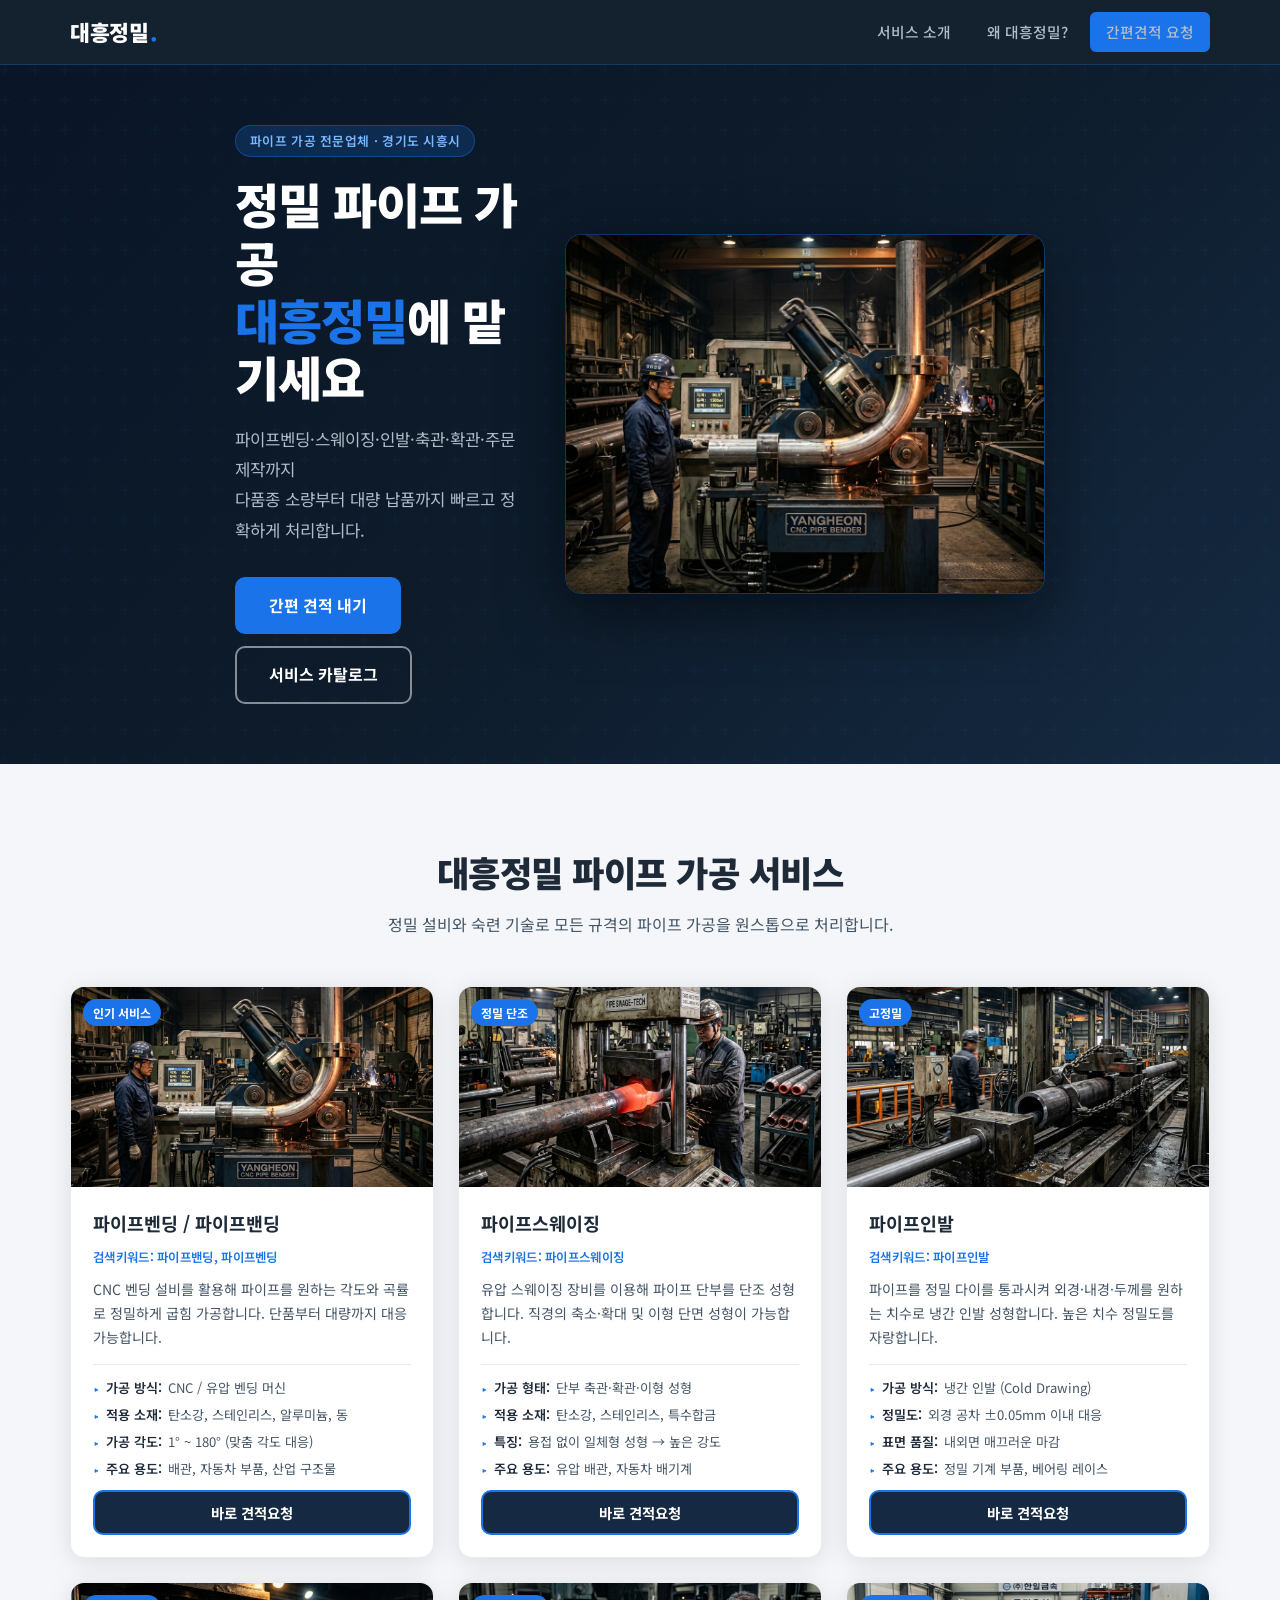
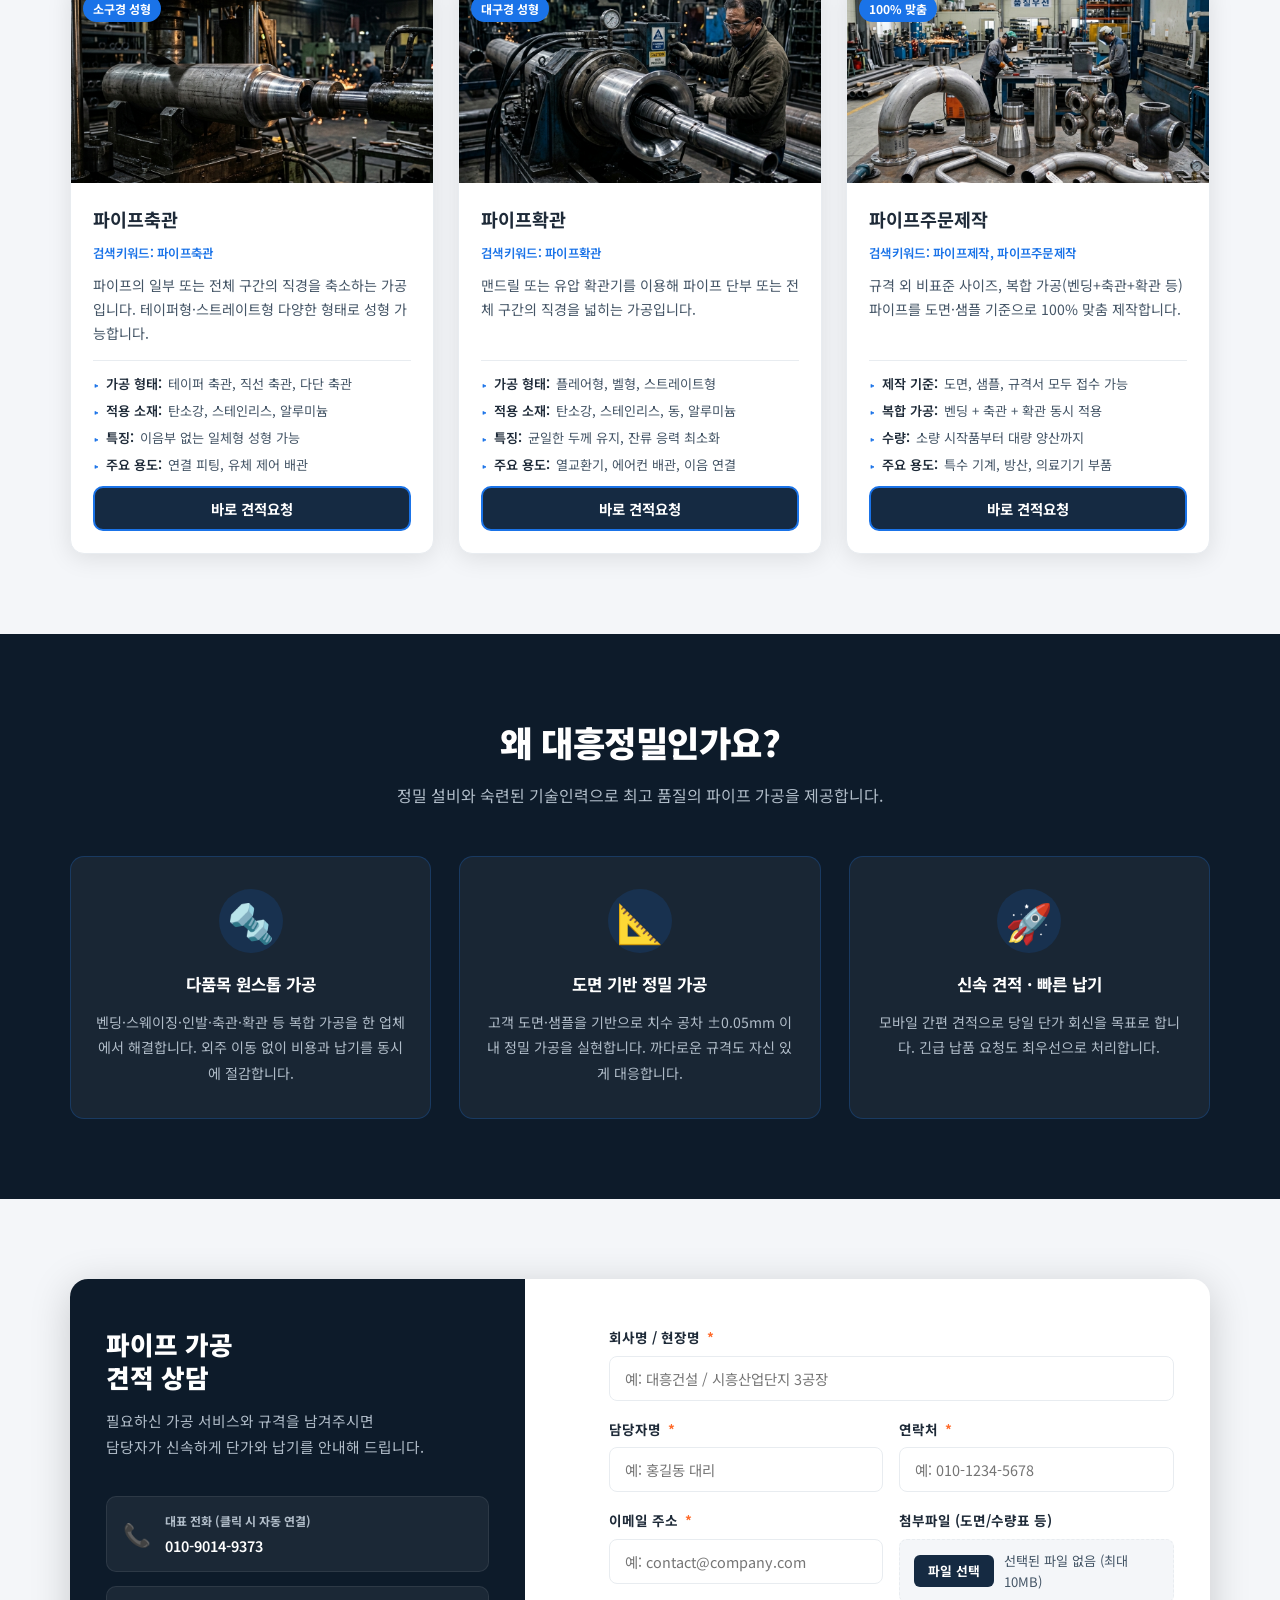
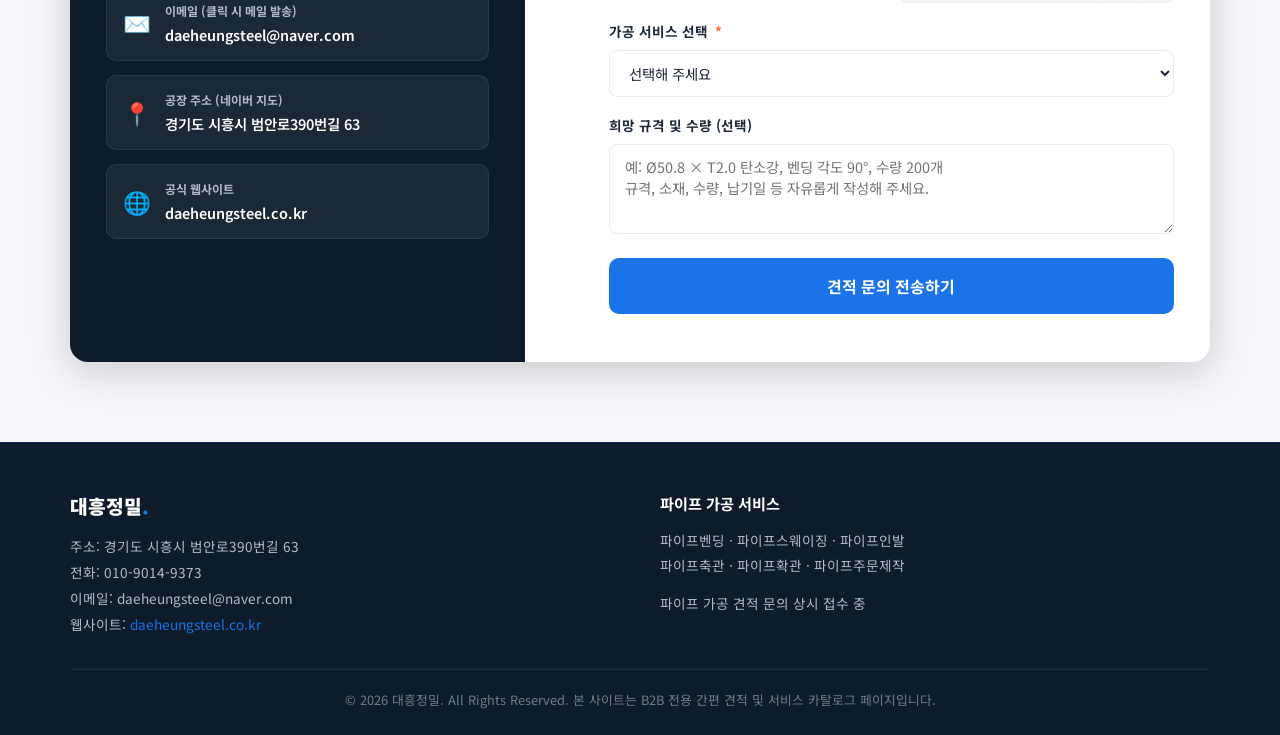
==== index.html @ 9b9448a9 "initial: 대흥정밀 B2B 카탈로그 사이트 초기 배포" ====
<!DOCTYPE html>
<html lang="ko">
<head>
  <meta charset="UTF-8">
  <meta name="viewport" content="width=device-width, initial-scale=1.0">
  <title>대흥정밀 | 파이프가공업체 – 파이프벤딩·축관·확관·인발·스웨이징·주문제작</title>
  <meta name="description" content="대흥정밀은 파이프벤딩, 파이프스웨이징, 파이프인발, 파이프축관, 파이프확관, 파이프주문제작 전문 가공업체입니다. 즉시 견적 상담 가능합니다.">
  <meta name="keywords" content="파이프가공업체,파이프밴딩,파이프벤딩,파이프스웨이징,파이프인발,파이프제작,파이프주문제작,파이프축관,파이프확관,대흥정밀">
  <link rel="canonical" href="https://daeheungsteel.co.kr/">
  <link rel="stylesheet" href="styles.css">
  <link rel="icon" href="images/favicon.png" type="image/png">
  <link href="https://fonts.googleapis.com/css2?family=Noto+Sans+KR:wght@300;400;700;900&family=Inter:wght@300;400;600;700&display=swap" rel="stylesheet">

  <!-- Google tag (gtag.js) - Google Ads: dhsteel 651-167-5293 -->
  <!-- TODO: 아래 AW-XXXXXXXX를 실제 전환 ID로 교체 -->
  <!--
  <script async src="https://www.googletagmanager.com/gtag/js?id=AW-XXXXXXXX"></script>
  <script>
    window.dataLayer = window.dataLayer || [];
    function gtag(){dataLayer.push(arguments);}
    gtag('js', new Date());
    gtag('config', 'AW-XXXXXXXX');
  </script>
  -->
</head>
<body>

  <!-- 로딩 오버레이 -->
  <div id="loadingOverlay" class="loading-overlay">
    <div class="spinner"></div>
    <p>견적 문의를 전송 중입니다...</p>
  </div>

  <!-- ── HEADER ── -->
  <header class="header">
    <div class="container header-container">
      <a href="#" class="logo">대흥정밀<span>.</span></a>
      <nav class="nav">
        <a href="#services">서비스 소개</a>
        <a href="#why-us">왜 대흥정밀?</a>
        <a href="#quote-form" class="btn btn-primary">
          <span class="hide-mobile">간편 </span>견적 요청
        </a>
      </nav>
    </div>
  </header>

  <!-- ── HERO ── -->
  <section class="hero">
    <div class="hero-container container">
      <div class="hero-content">
        <span class="badge">파이프 가공 전문업체 · 경기도 시흥시</span>
        <h1>정밀 파이프 가공<br><span>대흥정밀</span>에 맡기세요</h1>
        <p>파이프벤딩·스웨이징·인발·축관·확관·주문제작까지<br>
           다품종 소량부터 대량 납품까지 빠르고 정확하게 처리합니다.</p>
        <div class="hero-buttons">
          <a href="#quote-form" class="btn btn-lg btn-primary">간편 견적 내기</a>
          <a href="#services" class="btn btn-lg btn-outline">서비스 카탈로그</a>
        </div>
      </div>
      <div class="hero-image">
        <img src="images/banner.jpg" alt="대흥정밀 파이프 가공 공장 전경">
      </div>
    </div>
  </section>

  <!-- ── SERVICES GRID ── -->
  <section id="services" class="services">
    <div class="container">
      <div class="section-title">
        <h2>대흥정밀 파이프 가공 서비스</h2>
        <p>정밀 설비와 숙련 기술로 모든 규격의 파이프 가공을 원스톱으로 처리합니다.</p>
      </div>

      <div class="services-grid">

        <!-- 1. 파이프벤딩 -->
        <div class="service-card">
          <div class="service-img">
            <img src="images/pipe_bending.jpg" alt="파이프벤딩 가공">
            <span class="service-tag">인기 서비스</span>
          </div>
          <div class="service-info">
            <h3>파이프벤딩 / 파이프밴딩</h3>
            <p class="keyword">검색키워드: 파이프밴딩, 파이프벤딩</p>
            <p class="desc">CNC 벤딩 설비를 활용해 파이프를 원하는 각도와 곡률로 정밀하게 굽힘 가공합니다. 단품부터 대량까지 대응 가능합니다.</p>
            <ul class="specs">
              <li><strong>가공 방식:</strong> CNC / 유압 벤딩 머신</li>
              <li><strong>적용 소재:</strong> 탄소강, 스테인리스, 알루미늄, 동</li>
              <li><strong>가공 각도:</strong> 1° ~ 180° (맞춤 각도 대응)</li>
              <li><strong>주요 용도:</strong> 배관, 자동차 부품, 산업 구조물</li>
            </ul>
            <button onclick="selectService('파이프벤딩')" class="btn btn-block btn-secondary">바로 견적요청</button>
          </div>
        </div>

        <!-- 2. 파이프스웨이징 -->
        <div class="service-card">
          <div class="service-img">
            <img src="images/pipe_swaging.jpg" alt="파이프스웨이징 가공">
            <span class="service-tag">정밀 단조</span>
          </div>
          <div class="service-info">
            <h3>파이프스웨이징</h3>
            <p class="keyword">검색키워드: 파이프스웨이징</p>
            <p class="desc">유압 스웨이징 장비를 이용해 파이프 단부를 단조 성형합니다. 직경의 축소·확대 및 이형 단면 성형이 가능합니다.</p>
            <ul class="specs">
              <li><strong>가공 형태:</strong> 단부 축관·확관·이형 성형</li>
              <li><strong>적용 소재:</strong> 탄소강, 스테인리스, 특수합금</li>
              <li><strong>특징:</strong> 용접 없이 일체형 성형 → 높은 강도</li>
              <li><strong>주요 용도:</strong> 유압 배관, 자동차 배기계</li>
            </ul>
            <button onclick="selectService('파이프스웨이징')" class="btn btn-block btn-secondary">바로 견적요청</button>
          </div>
        </div>

        <!-- 3. 파이프인발 -->
        <div class="service-card">
          <div class="service-img">
            <img src="images/pipe_drawing.jpg" alt="파이프인발 가공">
            <span class="service-tag">고정밀</span>
          </div>
          <div class="service-info">
            <h3>파이프인발</h3>
            <p class="keyword">검색키워드: 파이프인발</p>
            <p class="desc">파이프를 정밀 다이를 통과시켜 외경·내경·두께를 원하는 치수로 냉간 인발 성형합니다. 높은 치수 정밀도를 자랑합니다.</p>
            <ul class="specs">
              <li><strong>가공 방식:</strong> 냉간 인발 (Cold Drawing)</li>
              <li><strong>정밀도:</strong> 외경 공차 ±0.05mm 이내 대응</li>
              <li><strong>표면 품질:</strong> 내외면 매끄러운 마감</li>
              <li><strong>주요 용도:</strong> 정밀 기계 부품, 베어링 레이스</li>
            </ul>
            <button onclick="selectService('파이프인발')" class="btn btn-block btn-secondary">바로 견적요청</button>
          </div>
        </div>

        <!-- 4. 파이프축관 -->
        <div class="service-card">
          <div class="service-img">
            <img src="images/pipe_reducing.jpg" alt="파이프축관 가공">
            <span class="service-tag">소구경 성형</span>
          </div>
          <div class="service-info">
            <h3>파이프축관</h3>
            <p class="keyword">검색키워드: 파이프축관</p>
            <p class="desc">파이프의 일부 또는 전체 구간의 직경을 축소하는 가공입니다. 테이퍼형·스트레이트형 다양한 형태로 성형 가능합니다.</p>
            <ul class="specs">
              <li><strong>가공 형태:</strong> 테이퍼 축관, 직선 축관, 다단 축관</li>
              <li><strong>적용 소재:</strong> 탄소강, 스테인리스, 알루미늄</li>
              <li><strong>특징:</strong> 이음부 없는 일체형 성형 가능</li>
              <li><strong>주요 용도:</strong> 연결 피팅, 유체 제어 배관</li>
            </ul>
            <button onclick="selectService('파이프축관')" class="btn btn-block btn-secondary">바로 견적요청</button>
          </div>
        </div>

        <!-- 5. 파이프확관 -->
        <div class="service-card">
          <div class="service-img">
            <img src="images/pipe_expanding.jpg" alt="파이프확관 가공">
            <span class="service-tag">대구경 성형</span>
          </div>
          <div class="service-info">
            <h3>파이프확관</h3>
            <p class="keyword">검색키워드: 파이프확관</p>
            <p class="desc">맨드릴 또는 유압 확관기를 이용해 파이프 단부 또는 전체 구간의 직경을 넓히는 가공입니다.</p>
            <ul class="specs">
              <li><strong>가공 형태:</strong> 플레어형, 벨형, 스트레이트형</li>
              <li><strong>적용 소재:</strong> 탄소강, 스테인리스, 동, 알루미늄</li>
              <li><strong>특징:</strong> 균일한 두께 유지, 잔류 응력 최소화</li>
              <li><strong>주요 용도:</strong> 열교환기, 에어컨 배관, 이음 연결</li>
            </ul>
            <button onclick="selectService('파이프확관')" class="btn btn-block btn-secondary">바로 견적요청</button>
          </div>
        </div>

        <!-- 6. 파이프주문제작 -->
        <div class="service-card">
          <div class="service-img">
            <img src="images/pipe_custom.jpg" alt="파이프주문제작">
            <span class="service-tag">100% 맞춤</span>
          </div>
          <div class="service-info">
            <h3>파이프주문제작</h3>
            <p class="keyword">검색키워드: 파이프제작, 파이프주문제작</p>
            <p class="desc">규격 외 비표준 사이즈, 복합 가공(벤딩+축관+확관 등) 파이프를 도면·샘플 기준으로 100% 맞춤 제작합니다.</p>
            <ul class="specs">
              <li><strong>제작 기준:</strong> 도면, 샘플, 규격서 모두 접수 가능</li>
              <li><strong>복합 가공:</strong> 벤딩 + 축관 + 확관 동시 적용</li>
              <li><strong>수량:</strong> 소량 시작품부터 대량 양산까지</li>
              <li><strong>주요 용도:</strong> 특수 기계, 방산, 의료기기 부품</li>
            </ul>
            <button onclick="selectService('파이프주문제작')" class="btn btn-block btn-secondary">바로 견적요청</button>
          </div>
        </div>

      </div>
    </div>
  </section>

  <!-- ── WHY US ── -->
  <section id="why-us" class="why-us">
    <div class="container">
      <div class="section-title">
        <h2>왜 대흥정밀인가요?</h2>
        <p>정밀 설비와 숙련된 기술인력으로 최고 품질의 파이프 가공을 제공합니다.</p>
      </div>

      <div class="features-grid">
        <div class="feature-item">
          <div class="icon-box">🔩</div>
          <h3>다품목 원스톱 가공</h3>
          <p>벤딩·스웨이징·인발·축관·확관 등 복합 가공을 한 업체에서 해결합니다. 외주 이동 없이 비용과 납기를 동시에 절감합니다.</p>
        </div>
        <div class="feature-item">
          <div class="icon-box">📐</div>
          <h3>도면 기반 정밀 가공</h3>
          <p>고객 도면·샘플을 기반으로 치수 공차 ±0.05mm 이내 정밀 가공을 실현합니다. 까다로운 규격도 자신 있게 대응합니다.</p>
        </div>
        <div class="feature-item">
          <div class="icon-box">🚀</div>
          <h3>신속 견적 · 빠른 납기</h3>
          <p>모바일 간편 견적으로 당일 단가 회신을 목표로 합니다. 긴급 납품 요청도 최우선으로 처리합니다.</p>
        </div>
      </div>
    </div>
  </section>

  <!-- ── QUOTE FORM ── -->
  <section id="quote-form" class="quote-form-section">
    <div class="container">
      <div class="quote-container">

        <div class="quote-info-side">
          <h2>파이프 가공<br>견적 상담</h2>
          <p>필요하신 가공 서비스와 규격을 남겨주시면<br>담당자가 신속하게 단가와 납기를 안내해 드립니다.</p>
          <div class="contact-details">
            <a href="tel:010-9014-9373" class="detail-item">
              <span>📞</span>
              <div>
                <h4>대표 전화 (클릭 시 자동 연결)</h4>
                <p>010-9014-9373</p>
              </div>
            </a>
            <a href="mailto:daeheungsteel@naver.com" class="detail-item">
              <span>✉️</span>
              <div>
                <h4>이메일 (클릭 시 메일 발송)</h4>
                <p>daeheungsteel@naver.com</p>
              </div>
            </a>
            <a href="https://map.naver.com/p/search/경기도+시흥시+범안로390번길+63" target="_blank" rel="noopener noreferrer" class="detail-item">
              <span>📍</span>
              <div>
                <h4>공장 주소 (네이버 지도)</h4>
                <p>경기도 시흥시 범안로390번길 63</p>
              </div>
            </a>
            <a href="http://daeheungsteel.co.kr/" target="_blank" rel="noopener noreferrer" class="detail-item">
              <span>🌐</span>
              <div>
                <h4>공식 웹사이트</h4>
                <p>daeheungsteel.co.kr</p>
              </div>
            </a>
          </div>
        </div>

        <div class="quote-form-side">
          <form id="contactForm" onsubmit="handleQuoteSubmit(event)">

            <div class="form-group">
              <label for="companyName">회사명 / 현장명 <span class="required">*</span></label>
              <input type="text" id="companyName" required placeholder="예: 대흥건설 / 시흥산업단지 3공장">
            </div>

            <div class="form-row">
              <div class="form-group">
                <label for="contactPerson">담당자명 <span class="required">*</span></label>
                <input type="text" id="contactPerson" required autocomplete="name" placeholder="예: 홍길동 대리">
              </div>
              <div class="form-group">
                <label for="contactPhone">연락처 <span class="required">*</span></label>
                <input type="tel" id="contactPhone" required autocomplete="tel" placeholder="예: 010-1234-5678">
              </div>
            </div>

            <div class="form-row">
              <div class="form-group">
                <label for="contactEmail">이메일 주소 <span class="required">*</span></label>
                <input type="email" id="contactEmail" required autocomplete="email" placeholder="예: contact@company.com">
              </div>
              <div class="form-group">
                <label for="fileAttachment">첨부파일 (도면/수량표 등)</label>
                <div class="file-upload-wrapper">
                  <input type="file" id="fileAttachment" accept=".jpg,.jpeg,.png,.pdf,.dwg,.dxf,.docx,.xlsx,.xls">
                  <span class="file-upload-btn">파일 선택</span>
                  <span id="fileName" class="file-name">선택된 파일 없음 (최대 10MB)</span>
                </div>
              </div>
            </div>

            <div class="form-group">
              <label for="serviceSelect">가공 서비스 선택 <span class="required">*</span></label>
              <select id="serviceSelect" required>
                <option value="">선택해 주세요</option>
                <option value="파이프벤딩">파이프벤딩 / 파이프밴딩</option>
                <option value="파이프스웨이징">파이프스웨이징</option>
                <option value="파이프인발">파이프인발</option>
                <option value="파이프축관">파이프축관</option>
                <option value="파이프확관">파이프확관</option>
                <option value="파이프주문제작">파이프주문제작 / 파이프제작</option>
                <option value="복합가공">복합 가공 (2가지 이상)</option>
              </select>
            </div>

            <div class="form-group">
              <label for="specsInput">희망 규격 및 수량 (선택)</label>
              <textarea id="specsInput" rows="3" placeholder="예: Ø50.8 × T2.0 탄소강, 벤딩 각도 90°, 수량 200개&#10;규격, 소재, 수량, 납기일 등 자유롭게 작성해 주세요."></textarea>
            </div>

            <button type="submit" class="btn btn-block btn-lg btn-primary" id="submitBtn">
              견적 문의 전송하기
            </button>

          </form>
        </div>

      </div>
    </div>
  </section>

  <!-- ── FOOTER ── -->
  <footer class="footer">
    <div class="container">
      <div class="footer-top">
        <div class="footer-info">
          <h3>대흥정밀<span>.</span></h3>
          <p>주소: 경기도 시흥시 범안로390번길 63</p>
          <p>전화: 010-9014-9373</p>
          <p>이메일: daeheungsteel@naver.com</p>
          <p>웹사이트: <a href="http://daeheungsteel.co.kr/" target="_blank" style="color:var(--steel)">daeheungsteel.co.kr</a></p>
        </div>
        <div class="footer-links">
          <h4>파이프 가공 서비스</h4>
          <p>파이프벤딩 · 파이프스웨이징 · 파이프인발</p>
          <p>파이프축관 · 파이프확관 · 파이프주문제작</p>
          <p style="margin-top:12px">파이프 가공 견적 문의 상시 접수 중</p>
        </div>
      </div>
      <div class="footer-bottom">
        <p>&copy; 2026 대흥정밀. All Rights Reserved. 본 사이트는 B2B 전용 간편 견적 및 서비스 카탈로그 페이지입니다.</p>
      </div>
    </div>
  </footer>

  <script src="app.js"></script>
</body>
</html>
---- styles.css ----
/* ─────────────────────────────────────────────
   대흥정밀 B2B 카탈로그 | styles.css
   Theme: Dark Navy + Steel Blue (Industrial)
   ───────────────────────────────────────────── */
@import url('https://fonts.googleapis.com/css2?family=Noto+Sans+KR:wght@300;400;700;900&family=Inter:wght@300;400;600;700&display=swap');

:root {
  --navy:    #0D1B2A;
  --navy2:   #152A42;
  --steel:   #1A73E8;
  --steel2:  #0D5BBE;
  --orange:  #FF6B2B;
  --silver:  #B0BCC8;
  --white:   #FFFFFF;
  --gray-bg: #F4F6F9;
  --gray2:   #E8ECF0;
  --text:    #1E2A38;
  --text2:   #445566;
  --success: #2E7D32;
  --radius:  10px;
  --shadow:  0 4px 24px rgba(0,0,0,0.10);
  --shadow-lg: 0 8px 40px rgba(0,0,0,0.18);
  --transition: all 0.25s ease;
}

*, *::before, *::after { box-sizing: border-box; margin: 0; padding: 0; }

html { scroll-behavior: smooth; }

body {
  font-family: 'Noto Sans KR', 'Inter', sans-serif;
  background: var(--white);
  color: var(--text);
  line-height: 1.6;
  -webkit-font-smoothing: antialiased;
}

.container { max-width: 1180px; margin: 0 auto; padding: 0 20px; }

a { text-decoration: none; color: inherit; }

img { max-width: 100%; display: block; }

/* ── HEADER ── */
.header {
  position: sticky; top: 0; z-index: 100;
  background: rgba(13,27,42,0.97);
  backdrop-filter: blur(10px);
  border-bottom: 1px solid rgba(26,115,232,0.3);
  padding: 0;
}
.header-container {
  display: flex; align-items: center;
  justify-content: space-between;
  height: 64px;
}
.logo {
  font-size: 1.35rem; font-weight: 900;
  color: var(--white); letter-spacing: -0.5px;
}
.logo span { color: var(--steel); margin-left: 2px; }

.nav { display: flex; align-items: center; gap: 8px; }
.nav a {
  color: var(--silver); font-size: 0.92rem; font-weight: 500;
  padding: 6px 14px; border-radius: 6px;
  transition: var(--transition);
}
.nav a:hover { color: var(--white); background: rgba(255,255,255,0.08); }

/* ── BUTTONS ── */
.btn {
  display: inline-flex; align-items: center; justify-content: center;
  padding: 10px 22px; border-radius: var(--radius);
  font-size: 0.9rem; font-weight: 700; font-family: inherit;
  cursor: pointer; border: 2px solid transparent;
  transition: var(--transition); white-space: nowrap;
}
.btn-primary {
  background: var(--steel); color: var(--white);
  border-color: var(--steel);
}
.btn-primary:hover {
  background: var(--steel2); border-color: var(--steel2);
  transform: translateY(-2px); box-shadow: 0 6px 20px rgba(26,115,232,0.4);
}
.btn-outline {
  background: transparent; color: var(--white);
  border-color: rgba(255,255,255,0.5);
}
.btn-outline:hover {
  background: rgba(255,255,255,0.12); border-color: var(--white);
  transform: translateY(-2px);
}
.btn-secondary {
  background: var(--navy2); color: var(--white); border-color: var(--steel);
}
.btn-secondary:hover {
  background: var(--steel); transform: translateY(-2px);
  box-shadow: 0 4px 16px rgba(26,115,232,0.35);
}
.btn-lg { padding: 14px 32px; font-size: 1.0rem; }
.btn-block { width: 100%; display: flex; }

/* ── HERO ── */
.hero {
  position: relative; overflow: hidden;
  background: linear-gradient(135deg, #0A1628 0%, #0D1B2A 50%, #152A42 100%);
  min-height: 560px;
  display: flex; align-items: center;
}
.hero::before {
  content: '';
  position: absolute; inset: 0;
  background: url("data:image/svg+xml,%3Csvg width='60' height='60' viewBox='0 0 60 60' xmlns='http://www.w3.org/2000/svg'%3E%3Cg fill='none' fill-rule='evenodd'%3E%3Cg fill='%231A73E8' fill-opacity='0.04'%3E%3Cpath d='M36 34v-4h-2v4h-4v2h4v4h2v-4h4v-2h-4zm0-30V0h-2v4h-4v2h4v4h2V6h4V4h-4zM6 34v-4H4v4H0v2h4v4h2v-4h4v-2H6zM6 4V0H4v4H0v2h4v4h2V6h4V4H6z'/%3E%3C/g%3E%3C/g%3E%3C/svg%3E");
}
.hero-container {
  display: flex; align-items: center;
  justify-content: space-between;
  gap: 40px; padding: 60px 20px;
  position: relative; z-index: 1;
}
.hero-content { flex: 1; max-width: 580px; }
.badge {
  display: inline-block;
  background: rgba(26,115,232,0.2);
  border: 1px solid rgba(26,115,232,0.4);
  color: #7BB8FF; border-radius: 20px;
  padding: 5px 14px; font-size: 0.8rem; font-weight: 600;
  margin-bottom: 18px; letter-spacing: 0.3px;
}
.hero-content h1 {
  font-size: clamp(2rem, 4vw, 3rem);
  font-weight: 900; color: var(--white);
  line-height: 1.2; margin-bottom: 18px;
  letter-spacing: -1px;
}
.hero-content h1 span { color: var(--steel); }
.hero-content p {
  font-size: 1.05rem; color: var(--silver);
  margin-bottom: 32px; line-height: 1.8;
}
.hero-buttons { display: flex; gap: 12px; flex-wrap: wrap; }
.hero-image { flex: 0 0 auto; max-width: 480px; width: 100%; }
.hero-image img {
  border-radius: 16px;
  box-shadow: 0 20px 60px rgba(0,0,0,0.5);
  object-fit: cover; width: 100%; height: 360px;
  border: 1px solid rgba(26,115,232,0.3);
}

/* ── SECTIONS COMMON ── */
.section-title { text-align: center; margin-bottom: 48px; }
.section-title h2 {
  font-size: clamp(1.6rem, 3vw, 2.2rem);
  font-weight: 900; color: var(--text);
  margin-bottom: 12px; letter-spacing: -0.5px;
}
.section-title p { color: var(--text2); font-size: 1.0rem; }

/* ── SERVICES GRID ── */
.services {
  padding: 80px 0;
  background: var(--gray-bg);
}
.services-grid {
  display: grid;
  grid-template-columns: repeat(3, 1fr);
  gap: 24px;
}
.service-card {
  background: var(--white);
  border-radius: 14px;
  overflow: hidden;
  box-shadow: var(--shadow);
  transition: var(--transition);
  display: flex; flex-direction: column;
  border: 1px solid var(--gray2);
}
.service-card:hover {
  transform: translateY(-6px);
  box-shadow: var(--shadow-lg);
  border-color: var(--steel);
}
.service-img {
  position: relative; overflow: hidden;
  height: 200px;
}
.service-img img {
  width: 100%; height: 100%;
  object-fit: cover;
  transition: transform 0.4s ease;
}
.service-card:hover .service-img img { transform: scale(1.05); }
.service-tag {
  position: absolute; top: 12px; left: 12px;
  background: var(--steel); color: var(--white);
  font-size: 0.75rem; font-weight: 700;
  padding: 4px 10px; border-radius: 20px;
}
.service-info { padding: 22px; flex: 1; display: flex; flex-direction: column; gap: 10px; }
.service-info h3 {
  font-size: 1.15rem; font-weight: 700;
  color: var(--text);
}
.service-info .keyword {
  font-size: 0.78rem; color: var(--steel);
  font-weight: 600; letter-spacing: 0.3px;
}
.service-info .desc {
  font-size: 0.88rem; color: var(--text2);
  line-height: 1.7; flex: 1;
}
.service-info .specs {
  list-style: none; display: flex; flex-direction: column; gap: 5px;
  border-top: 1px solid var(--gray2); padding-top: 12px;
  margin-top: 4px;
}
.service-info .specs li {
  font-size: 0.82rem; color: var(--text2);
  display: flex; align-items: flex-start; gap: 6px;
}
.service-info .specs li::before {
  content: '▸'; color: var(--steel); flex-shrink: 0; margin-top: 1px;
}
.service-info .specs li strong { color: var(--text); font-weight: 600; }

/* ── WHY US ── */
.why-us {
  padding: 80px 0;
  background: var(--navy);
}
.why-us .section-title h2 { color: var(--white); }
.why-us .section-title p { color: var(--silver); }
.features-grid {
  display: grid;
  grid-template-columns: repeat(3, 1fr);
  gap: 28px;
}
.feature-item {
  background: rgba(255,255,255,0.05);
  border: 1px solid rgba(26,115,232,0.25);
  border-radius: 14px; padding: 32px 24px;
  text-align: center;
  transition: var(--transition);
}
.feature-item:hover {
  background: rgba(26,115,232,0.1);
  border-color: var(--steel);
  transform: translateY(-4px);
}
.icon-box {
  font-size: 2.4rem; margin-bottom: 16px;
  display: flex; align-items: center; justify-content: center;
  width: 64px; height: 64px;
  background: rgba(26,115,232,0.15);
  border-radius: 50%; margin: 0 auto 18px;
}
.feature-item h3 {
  font-size: 1.05rem; font-weight: 700;
  color: var(--white); margin-bottom: 12px;
}
.feature-item p { font-size: 0.88rem; color: var(--silver); line-height: 1.8; }

/* ── QUOTE FORM ── */
.quote-form-section {
  padding: 80px 0;
  background: var(--gray-bg);
}
.quote-container {
  display: grid;
  grid-template-columns: 1fr 1.4fr;
  gap: 48px;
  background: var(--white);
  border-radius: 18px;
  overflow: hidden;
  box-shadow: var(--shadow-lg);
}
.quote-info-side {
  background: var(--navy);
  padding: 48px 36px;
  color: var(--white);
}
.quote-info-side h2 {
  font-size: 1.6rem; font-weight: 900;
  margin-bottom: 14px; line-height: 1.3;
}
.quote-info-side > p {
  font-size: 0.92rem; color: var(--silver);
  line-height: 1.8; margin-bottom: 36px;
}
.contact-details { display: flex; flex-direction: column; gap: 14px; }
.detail-item {
  display: flex; align-items: center; gap: 14px;
  background: rgba(255,255,255,0.06);
  border: 1px solid rgba(255,255,255,0.08);
  border-radius: 10px; padding: 14px 16px;
  transition: var(--transition); cursor: pointer;
}
.detail-item:hover {
  background: rgba(26,115,232,0.15);
  border-color: rgba(26,115,232,0.4);
}
.detail-item span { font-size: 1.4rem; flex-shrink: 0; }
.detail-item div h4 { font-size: 0.75rem; color: var(--silver); margin-bottom: 3px; }
.detail-item div p { font-size: 0.9rem; color: var(--white); font-weight: 600; }

.quote-form-side { padding: 48px 36px; }

.form-group { margin-bottom: 18px; }
.form-group label {
  display: block; font-size: 0.85rem; font-weight: 700;
  color: var(--text); margin-bottom: 7px;
}
.form-group label .required { color: var(--orange); margin-left: 3px; }
.form-group input,
.form-group select,
.form-group textarea {
  width: 100%; padding: 11px 15px;
  border: 1.5px solid var(--gray2);
  border-radius: 8px; font-size: 0.9rem;
  font-family: inherit; color: var(--text);
  background: var(--white);
  transition: border-color 0.2s;
  outline: none;
}
.form-group input:focus,
.form-group select:focus,
.form-group textarea:focus {
  border-color: var(--steel);
  box-shadow: 0 0 0 3px rgba(26,115,232,0.12);
}
.form-row { display: grid; grid-template-columns: 1fr 1fr; gap: 16px; }
.form-group textarea { resize: vertical; min-height: 90px; }

/* File upload */
.file-upload-wrapper {
  display: flex; align-items: center; gap: 10px;
  border: 1.5px dashed var(--gray2); border-radius: 8px;
  padding: 10px 14px; background: var(--gray-bg);
  transition: border-color 0.2s; cursor: pointer;
}
.file-upload-wrapper:hover { border-color: var(--steel); }
.file-upload-wrapper input[type="file"] { display: none; }
.file-upload-btn {
  background: var(--navy2); color: var(--white);
  font-size: 0.8rem; font-weight: 700;
  padding: 6px 14px; border-radius: 6px;
  cursor: pointer; white-space: nowrap;
  transition: background 0.2s;
}
.file-upload-btn:hover { background: var(--steel); }
.file-name { font-size: 0.82rem; color: var(--text2); }

/* ── FOOTER ── */
.footer {
  background: var(--navy); color: var(--silver);
  padding: 48px 0 24px;
  border-top: 1px solid rgba(26,115,232,0.2);
}
.footer-top {
  display: grid; grid-template-columns: 1fr 1fr;
  gap: 40px; padding-bottom: 32px;
  border-bottom: 1px solid rgba(255,255,255,0.08);
  margin-bottom: 20px;
}
.footer-info h3 {
  font-size: 1.2rem; font-weight: 900;
  color: var(--white); margin-bottom: 12px;
}
.footer-info h3 span { color: var(--steel); }
.footer-info p { font-size: 0.85rem; line-height: 1.9; }
.footer-links h4 {
  font-size: 0.95rem; font-weight: 700;
  color: var(--white); margin-bottom: 12px;
}
.footer-links p { font-size: 0.85rem; line-height: 1.9; }
.footer-bottom {
  text-align: center; font-size: 0.8rem;
  color: rgba(176,188,200,0.6);
}

/* ── TOAST ── */
.toast {
  position: fixed; bottom: 28px; right: 28px;
  background: var(--navy2); color: var(--white);
  padding: 14px 22px; border-radius: 10px;
  font-size: 0.9rem; font-weight: 600;
  box-shadow: 0 8px 32px rgba(0,0,0,0.35);
  border-left: 4px solid var(--steel);
  transform: translateY(80px); opacity: 0;
  transition: all 0.35s cubic-bezier(0.34,1.56,0.64,1);
  z-index: 9999; max-width: 340px;
}
.toast.show { transform: translateY(0); opacity: 1; }
.toast.success { border-left-color: var(--success); }
.toast.error   { border-left-color: var(--orange); }

/* ── LOADING OVERLAY ── */
.loading-overlay {
  display: none; position: fixed; inset: 0;
  background: rgba(13,27,42,0.8); backdrop-filter: blur(4px);
  align-items: center; justify-content: center;
  z-index: 9998; flex-direction: column; gap: 16px;
}
.loading-overlay.active { display: flex; }
.spinner {
  width: 44px; height: 44px; border-radius: 50%;
  border: 4px solid rgba(26,115,232,0.3);
  border-top-color: var(--steel);
  animation: spin 0.8s linear infinite;
}
@keyframes spin { to { transform: rotate(360deg); } }
.loading-overlay p { color: var(--white); font-size: 0.95rem; }

/* ── RESPONSIVE ── */
@media (max-width: 900px) {
  .services-grid { grid-template-columns: repeat(2, 1fr); }
  .features-grid { grid-template-columns: 1fr; }
  .quote-container { grid-template-columns: 1fr; }
  .hero-container { flex-direction: column; text-align: center; }
  .hero-image { max-width: 100%; }
  .hero-buttons { justify-content: center; }
  .footer-top { grid-template-columns: 1fr; }
}
@media (max-width: 600px) {
  .services-grid { grid-template-columns: 1fr; }
  .form-row { grid-template-columns: 1fr; }
  .hero-content h1 { font-size: 1.8rem; }
  .nav a:not(.btn) { display: none; }
  .quote-info-side, .quote-form-side { padding: 28px 20px; }
}
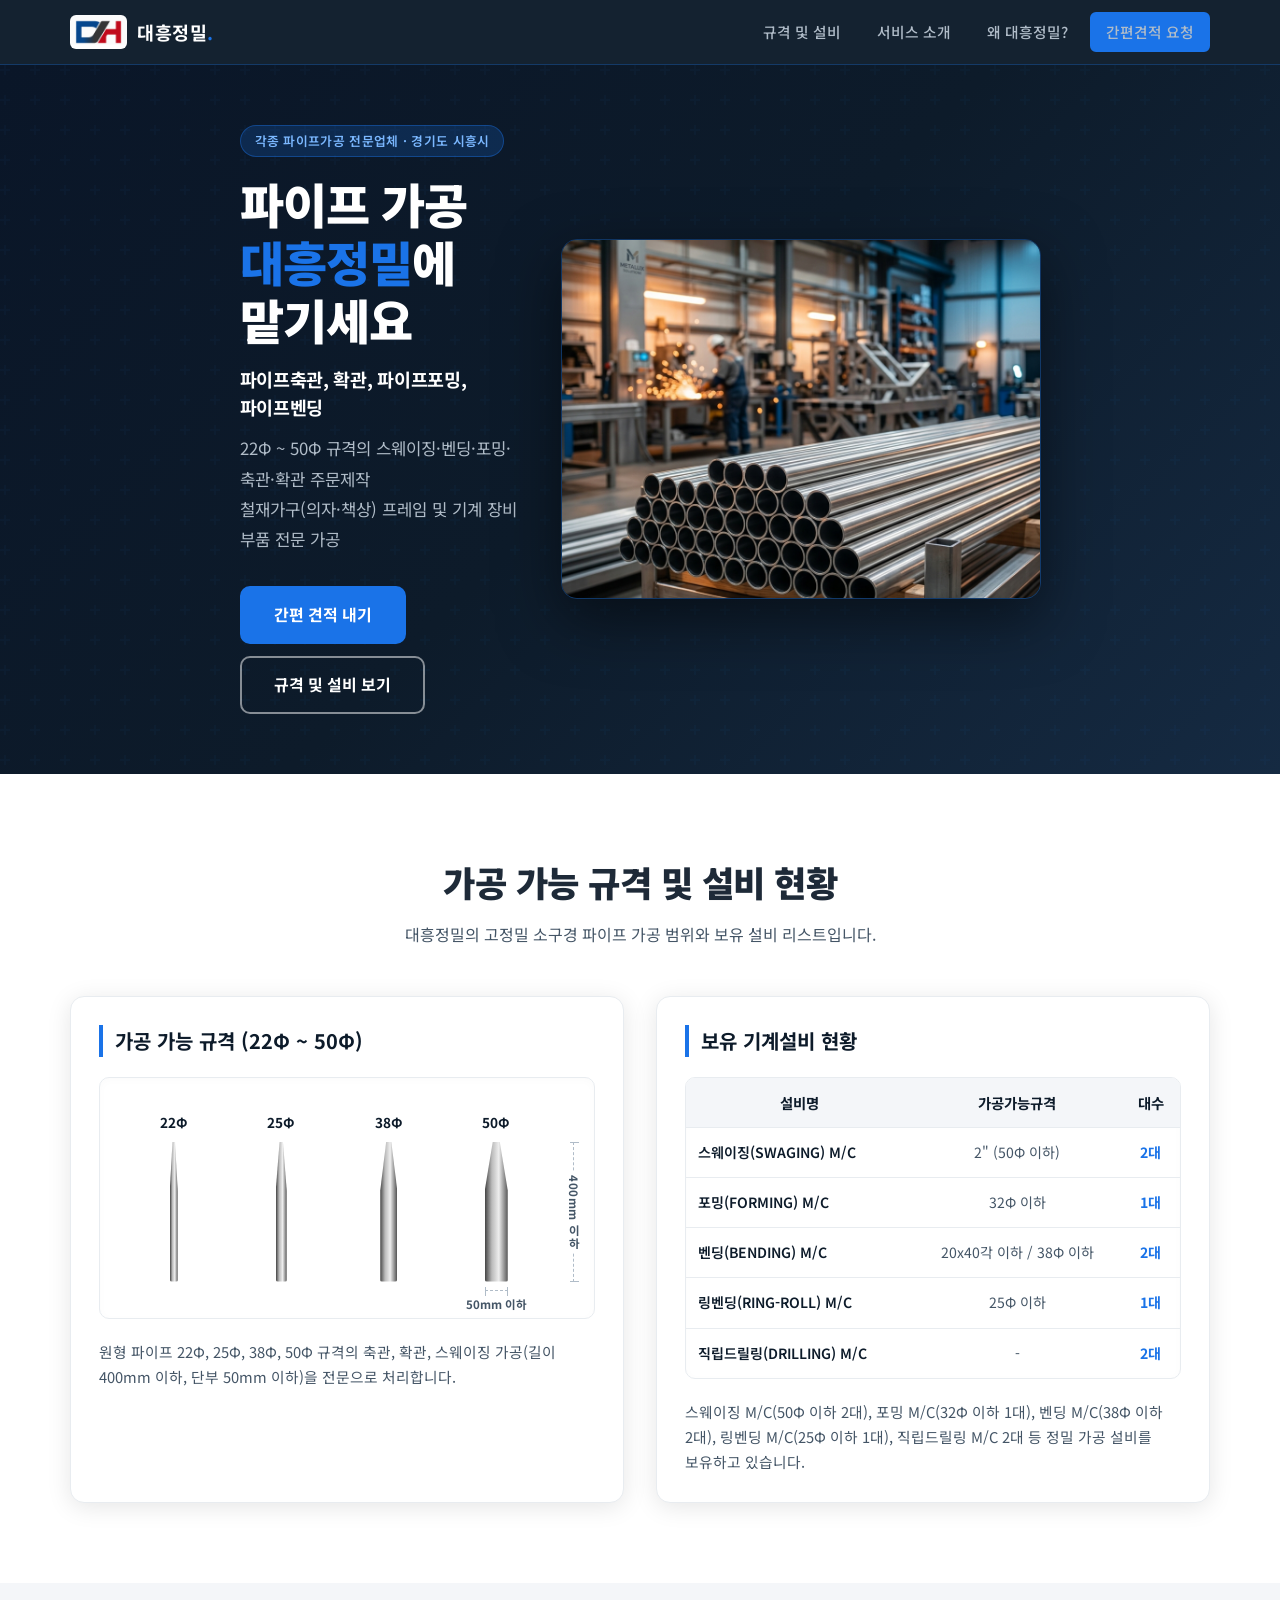
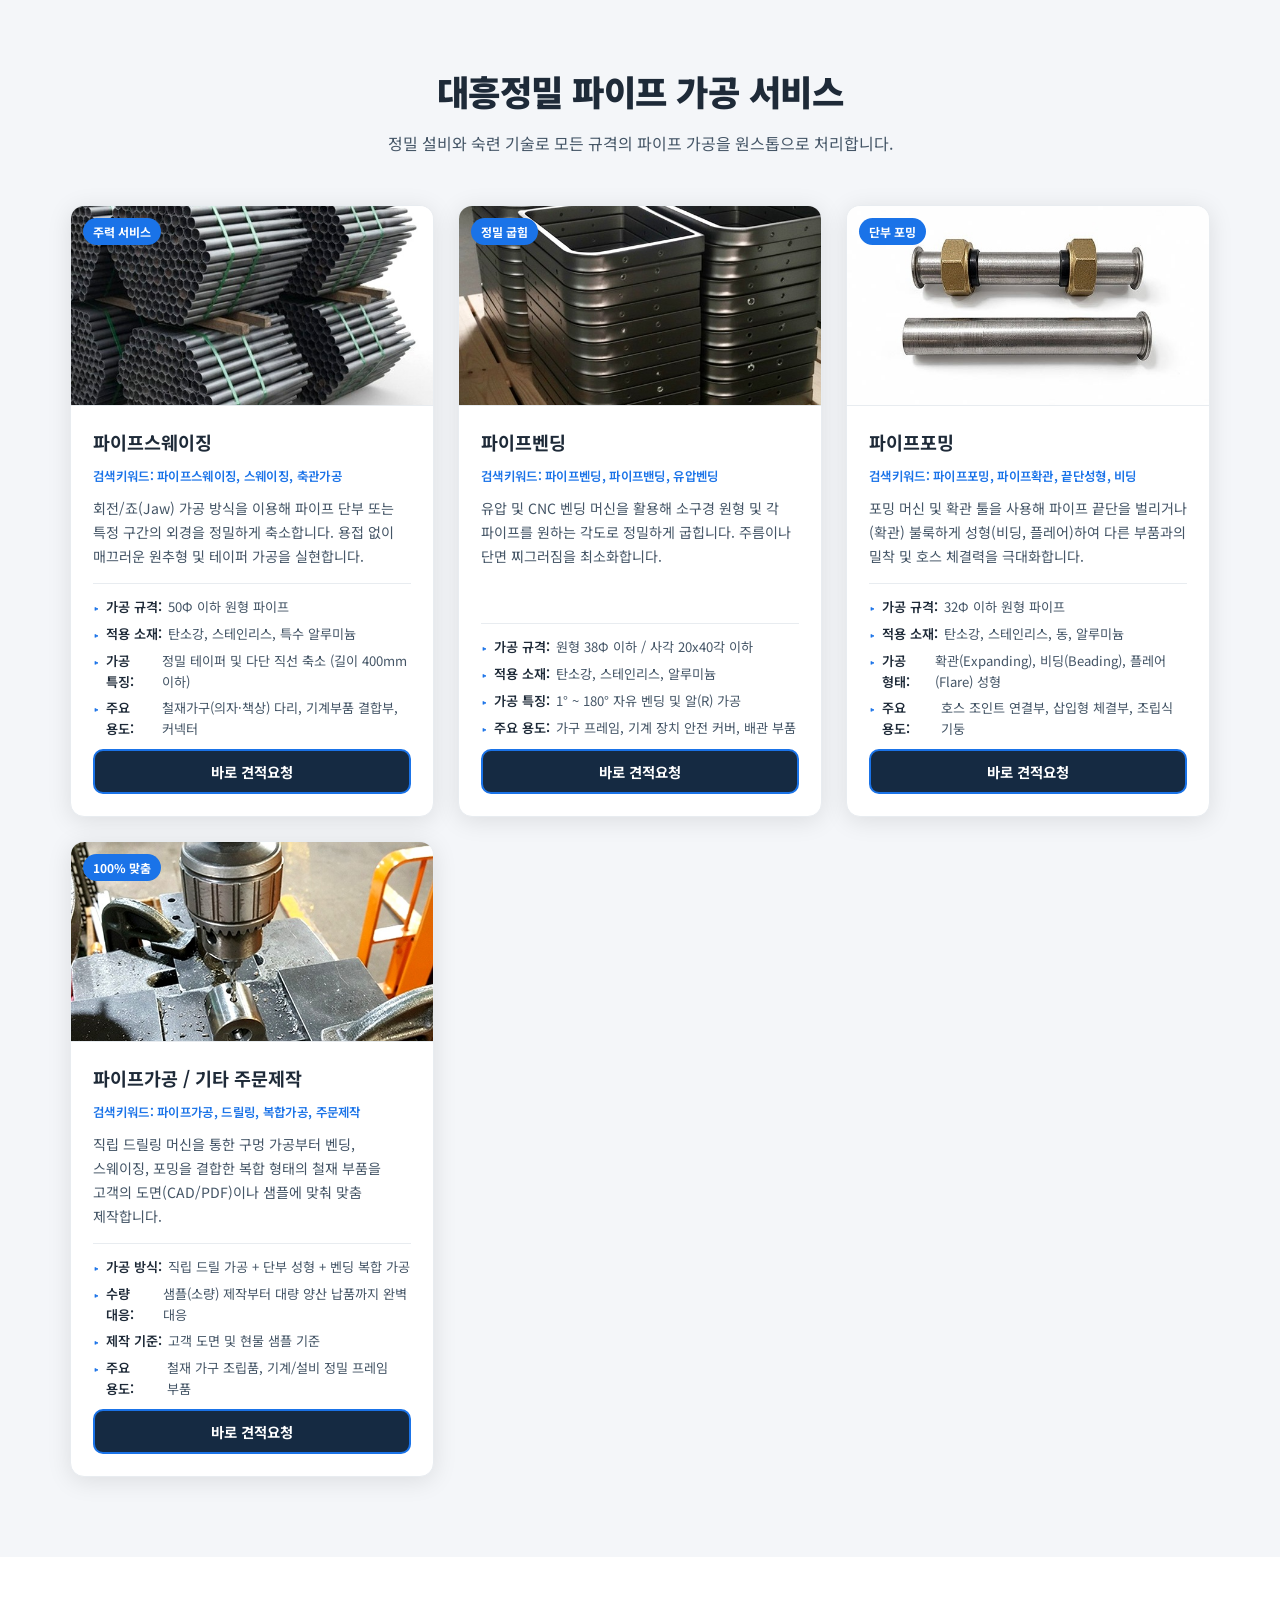
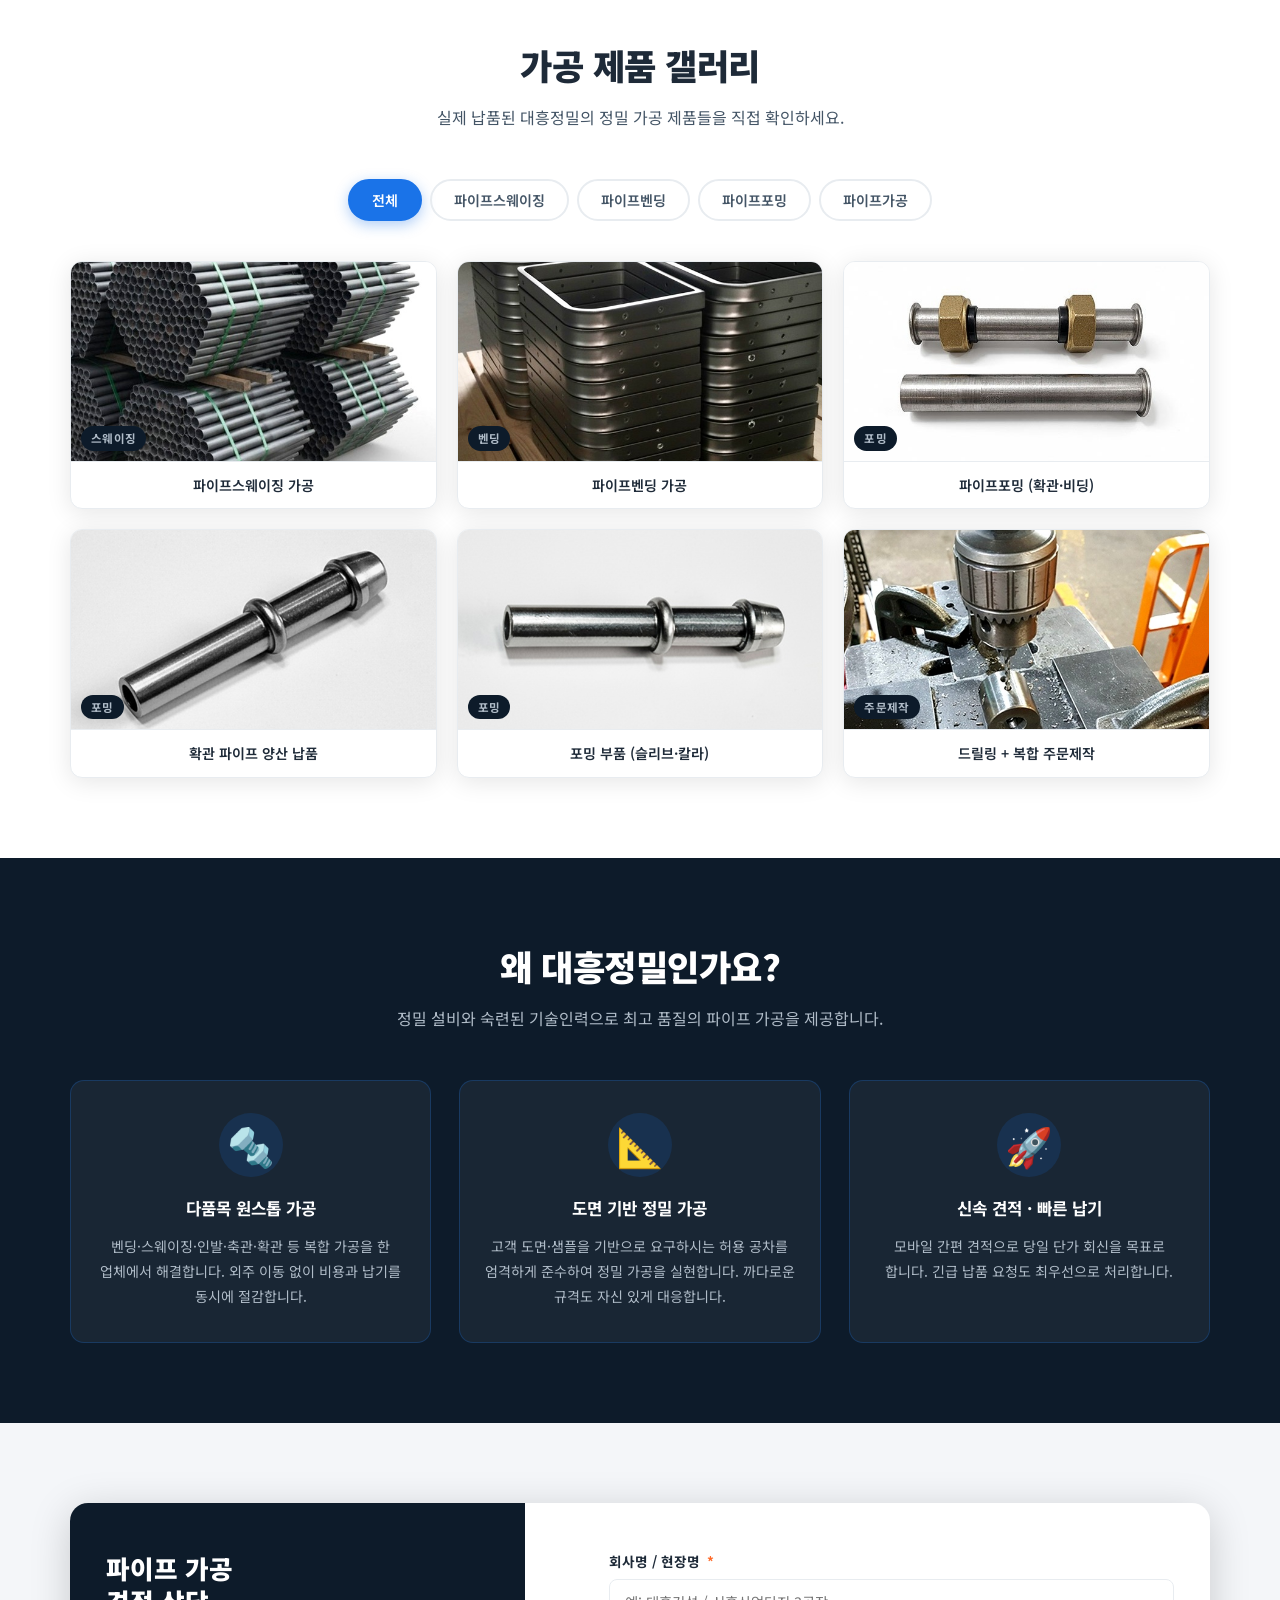
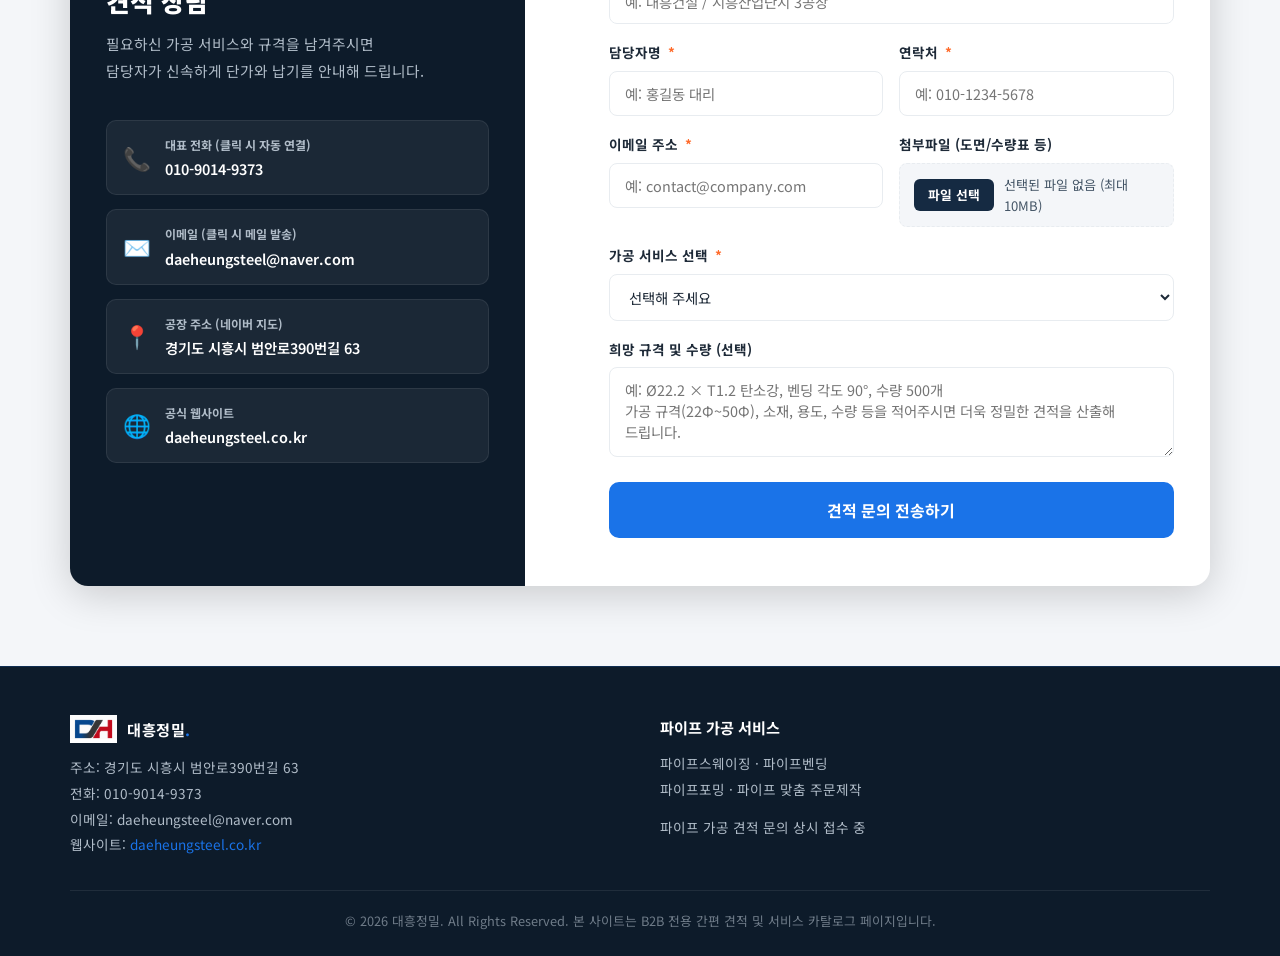
==== commit b989ac9f: "feat: Add tabbed product gallery with modal popup, update service card images, apply studio-edited f" ====
--- a/index.html
+++ b/index.html
@@ -34,8 +34,9 @@
   <!-- ── HEADER ── -->
   <header class="header">
     <div class="container header-container">
-      <a href="#" class="logo">대흥정밀<span>.</span></a>
+      <a href="#" class="logo"><img src="images/logo_dhsteel_only.png" alt="대흥정밀 로고"><span class="logo-text">대흥정밀<em>.</em></span></a>
       <nav class="nav">
+        <a href="#specifications">규격 및 설비</a>
         <a href="#services">서비스 소개</a>
         <a href="#why-us">왜 대흥정밀?</a>
         <a href="#quote-form" class="btn btn-primary">
@@ -49,17 +50,117 @@
   <section class="hero">
     <div class="hero-container container">
       <div class="hero-content">
-        <span class="badge">파이프 가공 전문업체 · 경기도 시흥시</span>
-        <h1>정밀 파이프 가공<br><span>대흥정밀</span>에 맡기세요</h1>
-        <p>파이프벤딩·스웨이징·인발·축관·확관·주문제작까지<br>
-           다품종 소량부터 대량 납품까지 빠르고 정확하게 처리합니다.</p>
+        <span class="badge">각종 파이프가공 전문업체 · 경기도 시흥시</span>
+        <h1>파이프 가공<br><span>대흥정밀</span>에 맡기세요</h1>
+        <p class="hero-tagline">파이프축관, 확관, 파이프포밍, 파이프벤딩</p>
+        <p>22Φ ~ 50Φ 규격의 스웨이징·벤딩·포밍·축관·확관 주문제작<br>
+철재가구(의자·책상) 프레임 및 기계 장비 부품 전문 가공   </p>
         <div class="hero-buttons">
           <a href="#quote-form" class="btn btn-lg btn-primary">간편 견적 내기</a>
-          <a href="#services" class="btn btn-lg btn-outline">서비스 카탈로그</a>
+          <a href="#specifications" class="btn btn-lg btn-outline">규격 및 설비 보기</a>
         </div>
       </div>
       <div class="hero-image">
-        <img src="images/banner.jpg" alt="대흥정밀 파이프 가공 공장 전경">
+        <img src="images/banner.png" alt="대흥정밀 소구경 파이프 정밀 가공">
+      </div>
+    </div>
+  </section>
+
+  <!-- ── SPECIFICATIONS & MACHINERY ── -->
+  <section id="specifications" class="specifications">
+    <div class="container">
+      <div class="section-title">
+        <h2>가공 가능 규격 및 설비 현황</h2>
+        <p>대흥정밀의 고정밀 소구경 파이프 가공 범위와 보유 설비 리스트입니다.</p>
+      </div>
+      <div class="specs-gallery">
+        <div class="spec-card">
+          <h3>가공 가능 규격 (22Φ ~ 50Φ)</h3>
+          <div class="pipe-specs-box">
+            <div class="pipes-visual">
+              
+              <!-- 22Φ -->
+              <div class="pipe-item">
+                <span class="pipe-label">22Φ</span>
+                <div class="pipe-graphic pipe-22"></div>
+              </div>
+              
+              <!-- 25Φ -->
+              <div class="pipe-item">
+                <span class="pipe-label">25Φ</span>
+                <div class="pipe-graphic pipe-25"></div>
+              </div>
+              
+              <!-- 38Φ -->
+              <div class="pipe-item">
+                <span class="pipe-label">38Φ</span>
+                <div class="pipe-graphic pipe-38"></div>
+              </div>
+              
+              <!-- 50Φ -->
+              <div class="pipe-item">
+                <span class="pipe-label">50Φ</span>
+                <div class="pipe-graphic pipe-50"></div>
+                
+                <!-- X Dimension (Tip width) -->
+                <div class="dim-x-container">
+                  <div class="dim-line-x"></div>
+                  <div class="dim-label-x">50mm 이하</div>
+                </div>
+              </div>
+              
+              <!-- Y Dimension (Length) -->
+              <div class="dim-y-container">
+                <div class="dim-line-y"></div>
+                <div class="dim-label-y">400mm 이하</div>
+              </div>
+              
+            </div>
+          </div>
+          <p class="spec-desc">원형 파이프 22Φ, 25Φ, 38Φ, 50Φ 규격의 축관, 확관, 스웨이징 가공(길이 400mm 이하, 단부 50mm 이하)을 전문으로 처리합니다.</p>
+        </div>
+        <div class="spec-card">
+          <h3>보유 기계설비 현황</h3>
+          <div class="spec-table-box">
+            <table class="specs-table">
+              <thead>
+                <tr>
+                  <th>설비명</th>
+                  <th>가공가능규격</th>
+                  <th>대수</th>
+                </tr>
+              </thead>
+              <tbody>
+                <tr>
+                  <td class="td-left">스웨이징(SWAGING) M/C</td>
+                  <td>2" (50Φ 이하)</td>
+                  <td class="td-count">2대</td>
+                </tr>
+                <tr>
+                  <td class="td-left">포밍(FORMING) M/C</td>
+                  <td>32Φ 이하</td>
+                  <td class="td-count">1대</td>
+                </tr>
+                <tr>
+                  <td class="td-left">벤딩(BENDING) M/C</td>
+                  <td>20x40각 이하 / 38Φ 이하</td>
+                  <td class="td-count">2대</td>
+                </tr>
+                <tr>
+                  <td class="td-left">링벤딩(RING-ROLL) M/C</td>
+                  <td>25Φ 이하</td>
+                  <td class="td-count">1대</td>
+                </tr>
+                <tr>
+                  <td class="td-left">직립드릴링(DRILLING) M/C</td>
+                  <td>-</td>
+                  <td class="td-count">2대</td>
+                </tr>
+              </tbody>
+            </table>
+          </div>
+          <p class="spec-desc">스웨이징 M/C(50Φ 이하 2대), 포밍 M/C(32Φ 이하 1대), 벤딩 M/C(38Φ 이하 2대), 링벤딩 M/C(25Φ 이하 1대), 직립드릴링 M/C 2대 등 정밀 가공 설비를 보유하고 있습니다.</p>
+        </div>
       </div>
     </div>
   </section>
@@ -74,129 +175,198 @@
 
       <div class="services-grid">
 
-        <!-- 1. 파이프벤딩 -->
+        <!-- 1. 파이프스웨이징 -->
+        <div class="service-card">
+          <div class="service-img">
+            <img src="images/pipe_swaging.jpg" alt="파이프스웨이징 가공">
+            <span class="service-tag">주력 서비스</span>
+          </div>
+          <div class="service-info">
+            <h3>파이프스웨이징</h3>
+            <p class="keyword">검색키워드: 파이프스웨이징, 스웨이징, 축관가공</p>
+            <p class="desc">회전/죠(Jaw) 가공 방식을 이용해 파이프 단부 또는 특정 구간의 외경을 정밀하게 축소합니다. 용접 없이 매끄러운 원추형 및 테이퍼 가공을 실현합니다.</p>
+            <ul class="specs">
+              <li><strong>가공 규격:</strong> 50Φ 이하 원형 파이프</li>
+              <li><strong>적용 소재:</strong> 탄소강, 스테인리스, 특수 알루미늄</li>
+              <li><strong>가공 특징:</strong> 정밀 테이퍼 및 다단 직선 축소 (길이 400mm 이하)</li>
+              <li><strong>주요 용도:</strong> 철재가구(의자·책상) 다리, 기계부품 결합부, 커넥터</li>
+            </ul>
+            <button onclick="selectService('파이프스웨이징')" class="btn btn-block btn-secondary">바로 견적요청</button>
+          </div>
+        </div>
+
+        <!-- 2. 파이프벤딩 -->
         <div class="service-card">
           <div class="service-img">
             <img src="images/pipe_bending.jpg" alt="파이프벤딩 가공">
-            <span class="service-tag">인기 서비스</span>
+            <span class="service-tag">정밀 굽힘</span>
           </div>
           <div class="service-info">
-            <h3>파이프벤딩 / 파이프밴딩</h3>
-            <p class="keyword">검색키워드: 파이프밴딩, 파이프벤딩</p>
-            <p class="desc">CNC 벤딩 설비를 활용해 파이프를 원하는 각도와 곡률로 정밀하게 굽힘 가공합니다. 단품부터 대량까지 대응 가능합니다.</p>
+            <h3>파이프벤딩</h3>
+            <p class="keyword">검색키워드: 파이프벤딩, 파이프밴딩, 유압벤딩</p>
+            <p class="desc">유압 및 CNC 벤딩 머신을 활용해 소구경 원형 및 각 파이프를 원하는 각도로 정밀하게 굽힙니다. 주름이나 단면 찌그러짐을 최소화합니다.</p>
             <ul class="specs">
-              <li><strong>가공 방식:</strong> CNC / 유압 벤딩 머신</li>
-              <li><strong>적용 소재:</strong> 탄소강, 스테인리스, 알루미늄, 동</li>
-              <li><strong>가공 각도:</strong> 1° ~ 180° (맞춤 각도 대응)</li>
-              <li><strong>주요 용도:</strong> 배관, 자동차 부품, 산업 구조물</li>
+              <li><strong>가공 규격:</strong> 원형 38Φ 이하 / 사각 20x40각 이하</li>
+              <li><strong>적용 소재:</strong> 탄소강, 스테인리스, 알루미늄</li>
+              <li><strong>가공 특징:</strong> 1° ~ 180° 자유 벤딩 및 알(R) 가공</li>
+              <li><strong>주요 용도:</strong> 가구 프레임, 기계 장치 안전 커버, 배관 부품</li>
             </ul>
             <button onclick="selectService('파이프벤딩')" class="btn btn-block btn-secondary">바로 견적요청</button>
           </div>
         </div>
 
-        <!-- 2. 파이프스웨이징 -->
+        <!-- 3. 파이프포밍 -->
         <div class="service-card">
           <div class="service-img">
-            <img src="images/pipe_swaging.jpg" alt="파이프스웨이징 가공">
-            <span class="service-tag">정밀 단조</span>
+            <img src="images/pipe_custom.jpg" alt="파이프포밍 가공">
+            <span class="service-tag">단부 포밍</span>
           </div>
           <div class="service-info">
-            <h3>파이프스웨이징</h3>
-            <p class="keyword">검색키워드: 파이프스웨이징</p>
-            <p class="desc">유압 스웨이징 장비를 이용해 파이프 단부를 단조 성형합니다. 직경의 축소·확대 및 이형 단면 성형이 가능합니다.</p>
+            <h3>파이프포밍</h3>
+            <p class="keyword">검색키워드: 파이프포밍, 파이프확관, 끝단성형, 비딩</p>
+            <p class="desc">포밍 머신 및 확관 툴을 사용해 파이프 끝단을 벌리거나(확관) 불룩하게 성형(비딩, 플레어)하여 다른 부품과의 밀착 및 호스 체결력을 극대화합니다.</p>
             <ul class="specs">
-              <li><strong>가공 형태:</strong> 단부 축관·확관·이형 성형</li>
-              <li><strong>적용 소재:</strong> 탄소강, 스테인리스, 특수합금</li>
-              <li><strong>특징:</strong> 용접 없이 일체형 성형 → 높은 강도</li>
-              <li><strong>주요 용도:</strong> 유압 배관, 자동차 배기계</li>
+              <li><strong>가공 규격:</strong> 32Φ 이하 원형 파이프</li>
+              <li><strong>적용 소재:</strong> 탄소강, 스테인리스, 동, 알루미늄</li>
+              <li><strong>가공 형태:</strong> 확관(Expanding), 비딩(Beading), 플레어(Flare) 성형</li>
+              <li><strong>주요 용도:</strong> 호스 조인트 연결부, 삽입형 체결부, 조립식 기둥</li>
             </ul>
-            <button onclick="selectService('파이프스웨이징')" class="btn btn-block btn-secondary">바로 견적요청</button>
-          </div>
-        </div>
-
-        <!-- 3. 파이프인발 -->
+            <button onclick="selectService('파이프포밍')" class="btn btn-block btn-secondary">바로 견적요청</button>
+          </div>
+        </div>
+
+        <!-- 4. 파이프가공 / 기타 주문제작 -->
         <div class="service-card">
           <div class="service-img">
-            <img src="images/pipe_drawing.jpg" alt="파이프인발 가공">
-            <span class="service-tag">고정밀</span>
+            <img src="images/pipe_drawing.jpg" alt="홀가공 및 주문제작">
+            <span class="service-tag">100% 맞춤</span>
           </div>
           <div class="service-info">
-            <h3>파이프인발</h3>
-            <p class="keyword">검색키워드: 파이프인발</p>
-            <p class="desc">파이프를 정밀 다이를 통과시켜 외경·내경·두께를 원하는 치수로 냉간 인발 성형합니다. 높은 치수 정밀도를 자랑합니다.</p>
+            <h3>파이프가공 / 기타 주문제작</h3>
+            <p class="keyword">검색키워드: 파이프가공, 드릴링, 복합가공, 주문제작</p>
+            <p class="desc">직립 드릴링 머신을 통한 구멍 가공부터 벤딩, 스웨이징, 포밍을 결합한 복합 형태의 철재 부품을 고객의 도면(CAD/PDF)이나 샘플에 맞춰 맞춤 제작합니다.</p>
             <ul class="specs">
-              <li><strong>가공 방식:</strong> 냉간 인발 (Cold Drawing)</li>
-              <li><strong>정밀도:</strong> 외경 공차 ±0.05mm 이내 대응</li>
-              <li><strong>표면 품질:</strong> 내외면 매끄러운 마감</li>
-              <li><strong>주요 용도:</strong> 정밀 기계 부품, 베어링 레이스</li>
+              <li><strong>가공 방식:</strong> 직립 드릴 가공 + 단부 성형 + 벤딩 복합 가공</li>
+              <li><strong>수량 대응:</strong> 샘플(소량) 제작부터 대량 양산 납품까지 완벽 대응</li>
+              <li><strong>제작 기준:</strong> 고객 도면 및 현물 샘플 기준</li>
+              <li><strong>주요 용도:</strong> 철재 가구 조립품, 기계/설비 정밀 프레임 부품</li>
             </ul>
-            <button onclick="selectService('파이프인발')" class="btn btn-block btn-secondary">바로 견적요청</button>
-          </div>
-        </div>
-
-        <!-- 4. 파이프축관 -->
-        <div class="service-card">
-          <div class="service-img">
-            <img src="images/pipe_reducing.jpg" alt="파이프축관 가공">
-            <span class="service-tag">소구경 성형</span>
-          </div>
-          <div class="service-info">
-            <h3>파이프축관</h3>
-            <p class="keyword">검색키워드: 파이프축관</p>
-            <p class="desc">파이프의 일부 또는 전체 구간의 직경을 축소하는 가공입니다. 테이퍼형·스트레이트형 다양한 형태로 성형 가능합니다.</p>
-            <ul class="specs">
-              <li><strong>가공 형태:</strong> 테이퍼 축관, 직선 축관, 다단 축관</li>
-              <li><strong>적용 소재:</strong> 탄소강, 스테인리스, 알루미늄</li>
-              <li><strong>특징:</strong> 이음부 없는 일체형 성형 가능</li>
-              <li><strong>주요 용도:</strong> 연결 피팅, 유체 제어 배관</li>
-            </ul>
-            <button onclick="selectService('파이프축관')" class="btn btn-block btn-secondary">바로 견적요청</button>
-          </div>
-        </div>
-
-        <!-- 5. 파이프확관 -->
-        <div class="service-card">
-          <div class="service-img">
-            <img src="images/pipe_expanding.jpg" alt="파이프확관 가공">
-            <span class="service-tag">대구경 성형</span>
-          </div>
-          <div class="service-info">
-            <h3>파이프확관</h3>
-            <p class="keyword">검색키워드: 파이프확관</p>
-            <p class="desc">맨드릴 또는 유압 확관기를 이용해 파이프 단부 또는 전체 구간의 직경을 넓히는 가공입니다.</p>
-            <ul class="specs">
-              <li><strong>가공 형태:</strong> 플레어형, 벨형, 스트레이트형</li>
-              <li><strong>적용 소재:</strong> 탄소강, 스테인리스, 동, 알루미늄</li>
-              <li><strong>특징:</strong> 균일한 두께 유지, 잔류 응력 최소화</li>
-              <li><strong>주요 용도:</strong> 열교환기, 에어컨 배관, 이음 연결</li>
-            </ul>
-            <button onclick="selectService('파이프확관')" class="btn btn-block btn-secondary">바로 견적요청</button>
-          </div>
-        </div>
-
-        <!-- 6. 파이프주문제작 -->
-        <div class="service-card">
-          <div class="service-img">
-            <img src="images/pipe_custom.jpg" alt="파이프주문제작">
-            <span class="service-tag">100% 맞춤</span>
-          </div>
-          <div class="service-info">
-            <h3>파이프주문제작</h3>
-            <p class="keyword">검색키워드: 파이프제작, 파이프주문제작</p>
-            <p class="desc">규격 외 비표준 사이즈, 복합 가공(벤딩+축관+확관 등) 파이프를 도면·샘플 기준으로 100% 맞춤 제작합니다.</p>
-            <ul class="specs">
-              <li><strong>제작 기준:</strong> 도면, 샘플, 규격서 모두 접수 가능</li>
-              <li><strong>복합 가공:</strong> 벤딩 + 축관 + 확관 동시 적용</li>
-              <li><strong>수량:</strong> 소량 시작품부터 대량 양산까지</li>
-              <li><strong>주요 용도:</strong> 특수 기계, 방산, 의료기기 부품</li>
-            </ul>
-            <button onclick="selectService('파이프주문제작')" class="btn btn-block btn-secondary">바로 견적요청</button>
+            <button onclick="selectService('파이프가공/기타주문제작')" class="btn btn-block btn-secondary">바로 견적요청</button>
           </div>
         </div>
 
       </div>
     </div>
   </section>
+
+  <!-- ── PRODUCT GALLERY ── -->
+  <section id="gallery" class="gallery-section">
+    <div class="container">
+      <div class="section-title">
+        <h2>가공 제품 갤러리</h2>
+        <p>실제 납품된 대흥정밀의 정밀 가공 제품들을 직접 확인하세요.</p>
+      </div>
+
+      <!-- 탭 메뉴 -->
+      <div class="gallery-tabs" role="tablist">
+        <button class="gallery-tab active" data-filter="all" role="tab" aria-selected="true" id="tab-all">전체</button>
+        <button class="gallery-tab" data-filter="swaging" role="tab" aria-selected="false" id="tab-swaging">파이프스웨이징</button>
+        <button class="gallery-tab" data-filter="bending" role="tab" aria-selected="false" id="tab-bending">파이프벤딩</button>
+        <button class="gallery-tab" data-filter="forming" role="tab" aria-selected="false" id="tab-forming">파이프포밍</button>
+        <button class="gallery-tab" data-filter="custom" role="tab" aria-selected="false" id="tab-custom">파이프가공</button>
+      </div>
+
+      <!-- 갤러리 그리드 -->
+      <div class="gallery-grid" id="galleryGrid">
+
+        <div class="gallery-item" data-category="swaging" data-title="파이프스웨이징 가공" data-desc="22Φ~50Φ 소구경 원형 파이프의 단부 축관 스웨이징 가공. 회전/죠(Jaw) 방식으로 용접 없이 정밀한 원추형 및 테이퍼 축관을 실현합니다." data-service="파이프스웨이징">
+          <div class="gallery-thumb">
+            <img src="gellery/swaging_01.jpg" alt="파이프스웨이징 가공 실물" loading="lazy">
+            <div class="gallery-overlay">
+              <span class="gallery-zoom">🔍 상세 보기</span>
+            </div>
+            <span class="gallery-cat-badge">스웨이징</span>
+          </div>
+          <p class="gallery-item-title">파이프스웨이징 가공</p>
+        </div>
+
+        <div class="gallery-item" data-category="bending" data-title="파이프벤딩 (사각 및 원형)" data-desc="유압 및 CNC 벤딩 머신으로 1°~180° 자유 굽힘 가공. 원형 38Φ 이하, 사각 20x40각 이하의 정밀 굽힘 가공 납품 사례입니다." data-service="파이프벤딩">
+          <div class="gallery-thumb">
+            <img src="gellery/bending_01.jpg" alt="파이프벤딩 가공 실물" loading="lazy">
+            <div class="gallery-overlay">
+              <span class="gallery-zoom">🔍 상세 보기</span>
+            </div>
+            <span class="gallery-cat-badge">벤딩</span>
+          </div>
+          <p class="gallery-item-title">파이프벤딩 가공</p>
+        </div>
+
+        <div class="gallery-item" data-category="forming" data-title="파이프포밍 (확관·비딩)" data-desc="포밍 머신 및 확관 툴을 활용한 파이프 끝단 확관 및 비딩 성형 가공 완성품. 호스 조인트·삽입형 체결부에 적용됩니다." data-service="파이프포밍">
+          <div class="gallery-thumb">
+            <img src="gellery/forming_01.jpg" alt="파이프포밍 가공 실물" loading="lazy">
+            <div class="gallery-overlay">
+              <span class="gallery-zoom">🔍 상세 보기</span>
+            </div>
+            <span class="gallery-cat-badge">포밍</span>
+          </div>
+          <p class="gallery-item-title">파이프포밍 (확관·비딩)</p>
+        </div>
+
+        <div class="gallery-item" data-category="forming" data-title="확관 파이프 다량 적재" data-desc="확관 성형 완료된 소구경 파이프 다량 납품 준비 모습. 양산성과 일관된 품질을 자신있게 보장합니다." data-service="파이프포밍">
+          <div class="gallery-thumb">
+            <img src="gellery/forming_02.jpg" alt="확관 파이프 다량 적재" loading="lazy">
+            <div class="gallery-overlay">
+              <span class="gallery-zoom">🔍 상세 보기</span>
+            </div>
+            <span class="gallery-cat-badge">포밍</span>
+          </div>
+          <p class="gallery-item-title">확관 파이프 양산 납품</p>
+        </div>
+
+        <div class="gallery-item" data-category="forming" data-title="포밍 부품 (슬리브·칼라)" data-desc="스웨이징 + 포밍 복합 가공이 적용된 정밀 금속 슬리브·칼라 부품. 조립식 기둥 및 연결 커넥터 용도로 납품됩니다." data-service="파이프포밍">
+          <div class="gallery-thumb">
+            <img src="gellery/forming_03.jpg" alt="포밍 슬리브 부품" loading="lazy">
+            <div class="gallery-overlay">
+              <span class="gallery-zoom">🔍 상세 보기</span>
+            </div>
+            <span class="gallery-cat-badge">포밍</span>
+          </div>
+          <p class="gallery-item-title">포밍 부품 (슬리브·칼라)</p>
+        </div>
+
+        <div class="gallery-item" data-category="custom" data-title="드릴링 + 복합 가공" data-desc="직립 드릴링 머신으로 정밀 홀 가공 후 벤딩·스웨이징 복합 처리된 철재 파이프 부품. 고객 도면 기준 100% 맞춤 제작." data-service="파이프가공/기타주문제작">
+          <div class="gallery-thumb">
+            <img src="gellery/custom_01.jpg" alt="드릴링 복합 가공 실물" loading="lazy">
+            <div class="gallery-overlay">
+              <span class="gallery-zoom">🔍 상세 보기</span>
+            </div>
+            <span class="gallery-cat-badge">주문제작</span>
+          </div>
+          <p class="gallery-item-title">드릴링 + 복합 주문제작</p>
+        </div>
+
+      </div>
+    </div>
+  </section>
+
+  <!-- ── GALLERY MODAL ── -->
+  <div id="galleryModal" class="gallery-modal" role="dialog" aria-modal="true" aria-label="제품 상세 보기">
+    <div class="gallery-modal-backdrop" id="galleryModalBackdrop"></div>
+    <div class="gallery-modal-content">
+      <button class="gallery-modal-close" id="galleryModalClose" aria-label="닫기">✕</button>
+      <div class="gallery-modal-body">
+        <div class="gallery-modal-img-wrap">
+          <img id="galleryModalImg" src="" alt="">
+        </div>
+        <div class="gallery-modal-info">
+          <span class="gallery-modal-badge" id="galleryModalBadge"></span>
+          <h3 id="galleryModalTitle"></h3>
+          <p id="galleryModalDesc"></p>
+          <button class="btn btn-primary btn-lg btn-block" id="galleryModalQuoteBtn" onclick="">이 제품 견적 문의하기 →</button>
+        </div>
+      </div>
+    </div>
+  </div>
 
   <!-- ── WHY US ── -->
   <section id="why-us" class="why-us">
@@ -215,7 +385,7 @@
         <div class="feature-item">
           <div class="icon-box">📐</div>
           <h3>도면 기반 정밀 가공</h3>
-          <p>고객 도면·샘플을 기반으로 치수 공차 ±0.05mm 이내 정밀 가공을 실현합니다. 까다로운 규격도 자신 있게 대응합니다.</p>
+          <p>고객 도면·샘플을 기반으로 요구하시는 허용 공차를 엄격하게 준수하여 정밀 가공을 실현합니다. 까다로운 규격도 자신 있게 대응합니다.</p>
         </div>
         <div class="feature-item">
           <div class="icon-box">🚀</div>
@@ -304,19 +474,16 @@
               <label for="serviceSelect">가공 서비스 선택 <span class="required">*</span></label>
               <select id="serviceSelect" required>
                 <option value="">선택해 주세요</option>
-                <option value="파이프벤딩">파이프벤딩 / 파이프밴딩</option>
-                <option value="파이프스웨이징">파이프스웨이징</option>
-                <option value="파이프인발">파이프인발</option>
-                <option value="파이프축관">파이프축관</option>
-                <option value="파이프확관">파이프확관</option>
-                <option value="파이프주문제작">파이프주문제작 / 파이프제작</option>
-                <option value="복합가공">복합 가공 (2가지 이상)</option>
+                <option value="파이프스웨이징">파이프스웨이징 (축관/끝단 가늘게 가공)</option>
+                <option value="파이프벤딩">파이프벤딩 (구부림 가공)</option>
+                <option value="파이프포밍">파이프포밍 (확관/끝단 성형)</option>
+                <option value="파이프가공/기타주문제작">파이프가공 / 기타 주문제작 (홀가공, 복합가공 등)</option>
               </select>
             </div>
 
             <div class="form-group">
               <label for="specsInput">희망 규격 및 수량 (선택)</label>
-              <textarea id="specsInput" rows="3" placeholder="예: Ø50.8 × T2.0 탄소강, 벤딩 각도 90°, 수량 200개&#10;규격, 소재, 수량, 납기일 등 자유롭게 작성해 주세요."></textarea>
+              <textarea id="specsInput" rows="3" placeholder="예: Ø22.2 × T1.2 탄소강, 벤딩 각도 90°, 수량 500개&#10;가공 규격(22Φ~50Φ), 소재, 용도, 수량 등을 적어주시면 더욱 정밀한 견적을 산출해 드립니다."></textarea>
             </div>
 
             <button type="submit" class="btn btn-block btn-lg btn-primary" id="submitBtn">
@@ -335,7 +502,7 @@
     <div class="container">
       <div class="footer-top">
         <div class="footer-info">
-          <h3>대흥정밀<span>.</span></h3>
+          <div class="footer-logo"><img src="images/logo_dhsteel_only.png" alt="대흥정밀 로고"><span class="footer-logo-text">대흥정밀<em>.</em></span></div>
           <p>주소: 경기도 시흥시 범안로390번길 63</p>
           <p>전화: 010-9014-9373</p>
           <p>이메일: daeheungsteel@naver.com</p>
@@ -343,8 +510,8 @@
         </div>
         <div class="footer-links">
           <h4>파이프 가공 서비스</h4>
-          <p>파이프벤딩 · 파이프스웨이징 · 파이프인발</p>
-          <p>파이프축관 · 파이프확관 · 파이프주문제작</p>
+          <p>파이프스웨이징 · 파이프벤딩</p>
+          <p>파이프포밍 · 파이프 맞춤 주문제작</p>
           <p style="margin-top:12px">파이프 가공 견적 문의 상시 접수 중</p>
         </div>
       </div>
--- a/styles.css
+++ b/styles.css
@@ -33,6 +33,7 @@
   color: var(--text);
   line-height: 1.6;
   -webkit-font-smoothing: antialiased;
+  word-break: keep-all;
 }
 
 .container { max-width: 1180px; margin: 0 auto; padding: 0 20px; }
@@ -55,10 +56,37 @@
   height: 64px;
 }
 .logo {
-  font-size: 1.35rem; font-weight: 900;
-  color: var(--white); letter-spacing: -0.5px;
-}
-.logo span { color: var(--steel); margin-left: 2px; }
+  display: inline-flex; align-items: center; gap: 10px;
+}
+.logo img {
+  height: 34px;
+  width: auto;
+  display: block;
+  border-radius: 6px;
+}
+.logo-text {
+  font-size: 1.15rem; font-weight: 700;
+  color: var(--white); letter-spacing: 0.5px;
+  line-height: 1;
+}
+.logo-text em {
+  font-style: normal; color: var(--steel);
+}
+.footer-logo {
+  display: inline-flex; align-items: center; gap: 10px;
+  margin-bottom: 12px;
+}
+.footer-logo img {
+  height: 28px;
+  width: auto;
+}
+.footer-logo-text {
+  font-size: 0.95rem; font-weight: 700;
+  color: var(--white); letter-spacing: 0.5px;
+}
+.footer-logo-text em {
+  font-style: normal; color: var(--steel);
+}
 
 .nav { display: flex; align-items: center; gap: 8px; }
 .nav a {
@@ -140,6 +168,14 @@
   font-size: 1.05rem; color: var(--silver);
   margin-bottom: 32px; line-height: 1.8;
 }
+.hero-tagline {
+  font-size: 1.15rem !important;
+  font-weight: 700 !important;
+  color: var(--white) !important;
+  margin-bottom: 12px !important;
+  letter-spacing: -0.3px;
+  line-height: 1.5 !important;
+}
 .hero-buttons { display: flex; gap: 12px; flex-wrap: wrap; }
 .hero-image { flex: 0 0 auto; max-width: 480px; width: 100%; }
 .hero-image img {
@@ -185,6 +221,8 @@
 .service-img {
   position: relative; overflow: hidden;
   height: 200px;
+  border-bottom: 1px solid var(--gray2);
+  background: var(--gray-bg);
 }
 .service-img img {
   width: 100%; height: 100%;
@@ -225,7 +263,246 @@
 }
 .service-info .specs li strong { color: var(--text); font-weight: 600; }
 
+/* ── GALLERY SECTION ── */
+.gallery-section {
+  padding: 80px 0;
+  background: var(--white);
+}
+
+.gallery-tabs {
+  display: flex;
+  gap: 8px;
+  flex-wrap: wrap;
+  justify-content: center;
+  margin-bottom: 40px;
+}
+
+.gallery-tab {
+  padding: 9px 22px;
+  border-radius: 25px;
+  border: 2px solid var(--gray2);
+  background: transparent;
+  color: var(--text2);
+  font-size: 0.88rem;
+  font-weight: 600;
+  font-family: inherit;
+  cursor: pointer;
+  transition: var(--transition);
+}
+.gallery-tab:hover {
+  border-color: var(--steel);
+  color: var(--steel);
+}
+.gallery-tab.active {
+  background: var(--steel);
+  border-color: var(--steel);
+  color: var(--white);
+  box-shadow: 0 4px 14px rgba(26,115,232,0.35);
+}
+
+.gallery-grid {
+  display: grid;
+  grid-template-columns: repeat(3, 1fr);
+  gap: 20px;
+}
+
+.gallery-item {
+  cursor: pointer;
+  border-radius: 12px;
+  overflow: hidden;
+  background: var(--white);
+  box-shadow: var(--shadow);
+  border: 1px solid var(--gray2);
+  transition: var(--transition);
+  animation: fadeInUp 0.35s ease both;
+}
+.gallery-item:hover {
+  transform: translateY(-5px);
+  box-shadow: var(--shadow-lg);
+  border-color: var(--steel);
+}
+.gallery-item.hidden {
+  display: none;
+}
+
+.gallery-thumb {
+  position: relative;
+  overflow: hidden;
+  height: 200px;
+  background: var(--gray-bg);
+  border-bottom: 1px solid var(--gray2);
+}
+.gallery-thumb img {
+  width: 100%; height: 100%;
+  object-fit: cover;
+  transition: transform 0.4s ease;
+}
+.gallery-item:hover .gallery-thumb img {
+  transform: scale(1.07);
+}
+
+.gallery-overlay {
+  position: absolute;
+  inset: 0;
+  background: rgba(13,27,42,0.5);
+  display: flex;
+  align-items: center;
+  justify-content: center;
+  opacity: 0;
+  transition: opacity 0.3s ease;
+}
+.gallery-item:hover .gallery-overlay {
+  opacity: 1;
+}
+.gallery-zoom {
+  color: var(--white);
+  font-size: 0.95rem;
+  font-weight: 700;
+  letter-spacing: 0.3px;
+  background: rgba(26,115,232,0.85);
+  padding: 10px 20px;
+  border-radius: 25px;
+  border: 2px solid rgba(255,255,255,0.4);
+}
+
+.gallery-cat-badge {
+  position: absolute;
+  bottom: 10px;
+  left: 10px;
+  background: var(--navy);
+  color: var(--silver);
+  font-size: 0.72rem;
+  font-weight: 700;
+  padding: 3px 10px;
+  border-radius: 20px;
+  letter-spacing: 0.3px;
+}
+
+.gallery-item-title {
+  padding: 12px 14px;
+  font-size: 0.88rem;
+  font-weight: 600;
+  color: var(--text);
+  text-align: center;
+}
+
+@keyframes fadeInUp {
+  from { opacity: 0; transform: translateY(16px); }
+  to   { opacity: 1; transform: translateY(0); }
+}
+
+/* ── GALLERY MODAL ── */
+.gallery-modal {
+  position: fixed;
+  inset: 0;
+  z-index: 1000;
+  display: flex;
+  align-items: center;
+  justify-content: center;
+  padding: 20px;
+  pointer-events: none;
+  opacity: 0;
+  transition: opacity 0.3s ease;
+}
+.gallery-modal.open {
+  opacity: 1;
+  pointer-events: all;
+}
+
+.gallery-modal-backdrop {
+  position: absolute;
+  inset: 0;
+  background: rgba(10,15,28,0.75);
+  backdrop-filter: blur(4px);
+  cursor: pointer;
+}
+
+.gallery-modal-content {
+  position: relative;
+  background: var(--white);
+  border-radius: 18px;
+  max-width: 860px;
+  width: 100%;
+  max-height: 90vh;
+  overflow: hidden;
+  box-shadow: 0 24px 80px rgba(0,0,0,0.45);
+  transform: translateY(24px) scale(0.97);
+  transition: transform 0.35s cubic-bezier(0.34,1.56,0.64,1);
+  z-index: 1;
+}
+.gallery-modal.open .gallery-modal-content {
+  transform: translateY(0) scale(1);
+}
+
+.gallery-modal-close {
+  position: absolute;
+  top: 14px; right: 14px;
+  width: 36px; height: 36px;
+  border-radius: 50%;
+  border: none;
+  background: rgba(0,0,0,0.12);
+  color: var(--text);
+  font-size: 1rem;
+  cursor: pointer;
+  z-index: 2;
+  display: flex; align-items: center; justify-content: center;
+  transition: var(--transition);
+}
+.gallery-modal-close:hover {
+  background: var(--steel);
+  color: var(--white);
+}
+
+.gallery-modal-body {
+  display: grid;
+  grid-template-columns: 1fr 1fr;
+}
+
+.gallery-modal-img-wrap {
+  background: var(--gray-bg);
+  height: 420px;
+  border-right: 1px solid var(--gray2);
+}
+.gallery-modal-img-wrap img {
+  width: 100%; height: 100%;
+  object-fit: contain;
+  padding: 20px;
+}
+
+.gallery-modal-info {
+  padding: 36px 32px;
+  display: flex;
+  flex-direction: column;
+  gap: 14px;
+  overflow-y: auto;
+}
+.gallery-modal-badge {
+  display: inline-block;
+  background: rgba(26,115,232,0.12);
+  color: var(--steel);
+  border: 1px solid rgba(26,115,232,0.3);
+  border-radius: 20px;
+  padding: 4px 14px;
+  font-size: 0.78rem;
+  font-weight: 700;
+  letter-spacing: 0.3px;
+  align-self: flex-start;
+}
+.gallery-modal-info h3 {
+  font-size: 1.3rem;
+  font-weight: 800;
+  color: var(--text);
+  line-height: 1.3;
+}
+.gallery-modal-info p {
+  font-size: 0.9rem;
+  color: var(--text2);
+  line-height: 1.8;
+  flex: 1;
+}
+
 /* ── WHY US ── */
+
 .why-us {
   padding: 80px 0;
   background: var(--navy);
@@ -413,8 +690,219 @@
 @keyframes spin { to { transform: rotate(360deg); } }
 .loading-overlay p { color: var(--white); font-size: 0.95rem; }
 
+/* ── SPECIFICATIONS ── */
+.specifications {
+  padding: 80px 0;
+  background: var(--white);
+}
+.specs-gallery {
+  display: grid;
+  grid-template-columns: repeat(2, 1fr);
+  gap: 32px;
+  margin-top: 24px;
+}
+.spec-card {
+  background: var(--white);
+  border: 1px solid var(--gray2);
+  border-radius: 14px;
+  padding: 28px;
+  display: flex;
+  flex-direction: column;
+  gap: 16px;
+  box-shadow: var(--shadow);
+  transition: var(--transition);
+}
+.spec-card:hover {
+  transform: translateY(-4px);
+  box-shadow: var(--shadow-lg);
+  border-color: var(--steel);
+}
+.spec-card h3 {
+  font-size: 1.25rem;
+  font-weight: 700;
+  color: var(--navy);
+  border-left: 4px solid var(--steel);
+  padding-left: 12px;
+}
+.pipe-specs-box {
+  width: 100%;
+  border: 1px solid var(--gray2);
+  border-radius: 10px;
+  background: var(--white);
+  padding: 24px 44px 36px 20px;
+  box-shadow: inset 0 2px 8px rgba(0,0,0,0.02);
+  margin: 4px 0;
+}
+.pipes-visual {
+  display: flex;
+  justify-content: space-around;
+  align-items: flex-end;
+  height: 180px;
+  position: relative;
+}
+.pipe-item {
+  display: flex;
+  flex-direction: column;
+  align-items: center;
+  justify-content: flex-end;
+  height: 100%;
+  position: relative;
+}
+.pipe-label {
+  font-size: 0.85rem;
+  font-weight: 700;
+  color: var(--navy);
+  margin-bottom: 8px;
+}
+.pipe-graphic {
+  background: linear-gradient(90deg, #444 0%, #bbb 30%, #eee 60%, #555 100%);
+  border-radius: 0 0 2px 2px;
+}
+.pipe-22 {
+  width: 8px;
+  height: 140px;
+  clip-path: polygon(35% 0, 65% 0, 100% 35%, 100% 100%, 0 100%, 0 35%);
+}
+.pipe-25 {
+  width: 11px;
+  height: 140px;
+  clip-path: polygon(35% 0, 65% 0, 100% 35%, 100% 100%, 0 100%, 0 35%);
+}
+.pipe-38 {
+  width: 17px;
+  height: 140px;
+  clip-path: polygon(35% 0, 65% 0, 100% 35%, 100% 100%, 0 100%, 0 35%);
+}
+.pipe-50 {
+  width: 23px;
+  height: 140px;
+  clip-path: polygon(35% 0, 65% 0, 100% 35%, 100% 100%, 0 100%, 0 35%);
+}
+
+/* Y Dimension (Length) */
+.dim-y-container {
+  position: absolute;
+  right: -24px;
+  bottom: 0;
+  height: 140px;
+  display: flex;
+  align-items: center;
+  justify-content: center;
+}
+.dim-line-y {
+  height: 100%;
+  width: 1px;
+  border-left: 1px dashed var(--silver);
+  position: relative;
+}
+.dim-line-y::before, .dim-line-y::after {
+  content: '';
+  position: absolute;
+  left: -4px;
+  width: 9px;
+  height: 1px;
+  background: var(--silver);
+}
+.dim-line-y::before { top: 0; }
+.dim-line-y::after { bottom: 0; }
+
+.dim-label-y {
+  position: absolute;
+  background: var(--white);
+  padding: 4px 0;
+  font-size: 0.72rem;
+  color: var(--text2);
+  font-weight: 700;
+  writing-mode: vertical-rl;
+  text-orientation: mixed;
+  letter-spacing: 0.5px;
+  white-space: nowrap;
+}
+
+/* X Dimension (Tip width under 50Φ) */
+.dim-x-container {
+  position: absolute;
+  bottom: -32px;
+  display: flex;
+  flex-direction: column;
+  align-items: center;
+  width: 80px;
+}
+.dim-line-x {
+  width: 23px;
+  height: 1px;
+  border-top: 1px dashed var(--silver);
+  position: relative;
+}
+.dim-line-x::before, .dim-line-x::after {
+  content: '';
+  position: absolute;
+  top: -4px;
+  width: 1px;
+  height: 9px;
+  background: var(--silver);
+}
+.dim-line-x::before { left: 0; }
+.dim-line-x::after { right: 0; }
+
+.dim-label-x {
+  font-size: 0.72rem;
+  color: var(--text2);
+  font-weight: 700;
+  margin-top: 4px;
+  white-space: nowrap;
+}
+.spec-desc {
+  font-size: 0.92rem;
+  color: var(--text2);
+  line-height: 1.7;
+}
+.spec-table-box {
+  width: 100%;
+  overflow-x: auto;
+  border: 1px solid var(--gray2);
+  border-radius: 10px;
+  background: var(--white);
+  box-shadow: inset 0 2px 8px rgba(0,0,0,0.02);
+  margin: 4px 0;
+}
+.specs-table {
+  width: 100%;
+  border-collapse: collapse;
+  font-size: 0.88rem;
+  line-height: 1.5;
+}
+.specs-table th, .specs-table td {
+  padding: 14px 12px;
+  border-bottom: 1px solid var(--gray2);
+  vertical-align: middle;
+  text-align: center;
+}
+.specs-table th {
+  background: var(--gray-bg);
+  color: var(--navy);
+  font-weight: 700;
+  font-size: 0.9rem;
+}
+.specs-table tr:last-child td {
+  border-bottom: none;
+}
+.specs-table td {
+  color: var(--text2);
+}
+.specs-table td.td-left {
+  text-align: left;
+  font-weight: 600;
+  color: var(--navy);
+}
+.specs-table td.td-count {
+  font-weight: 700;
+  color: var(--steel);
+}
+
 /* ── RESPONSIVE ── */
 @media (max-width: 900px) {
+  .specs-gallery { grid-template-columns: 1fr; }
   .services-grid { grid-template-columns: repeat(2, 1fr); }
   .features-grid { grid-template-columns: 1fr; }
   .quote-container { grid-template-columns: 1fr; }
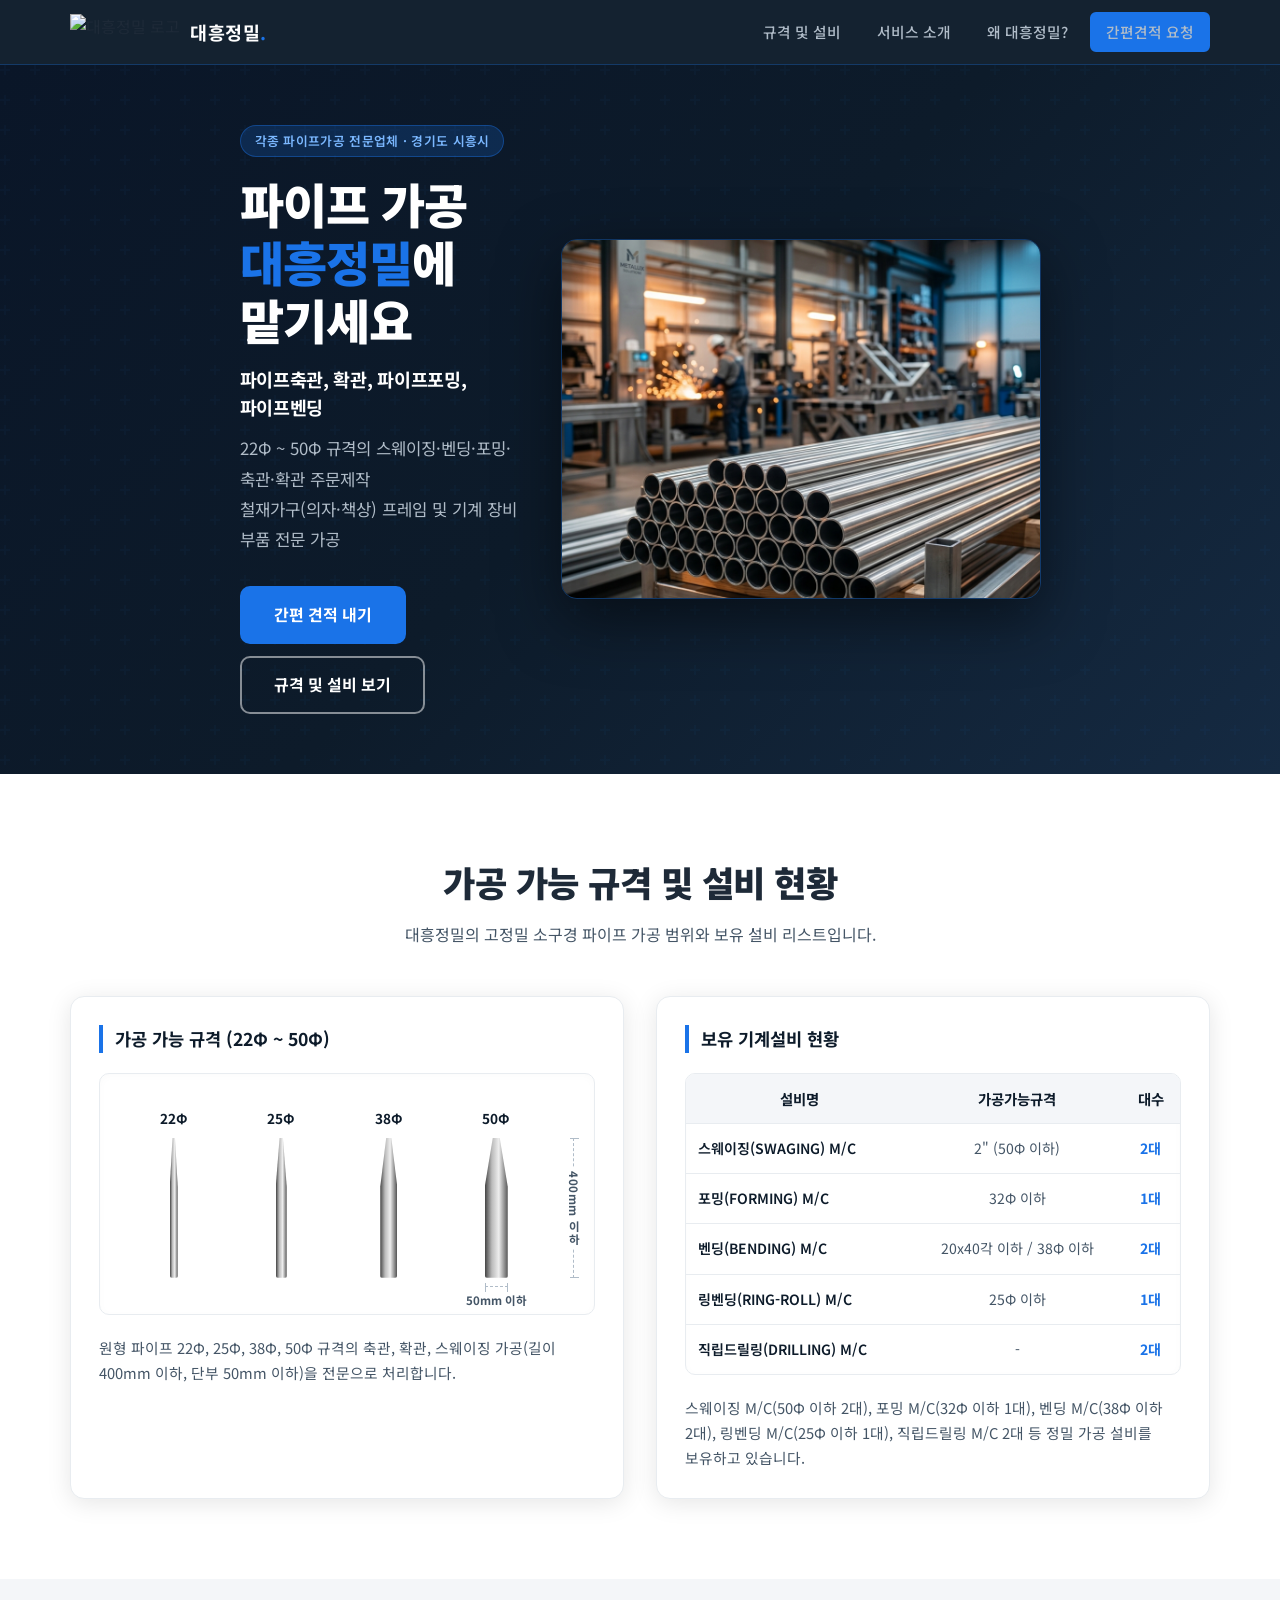
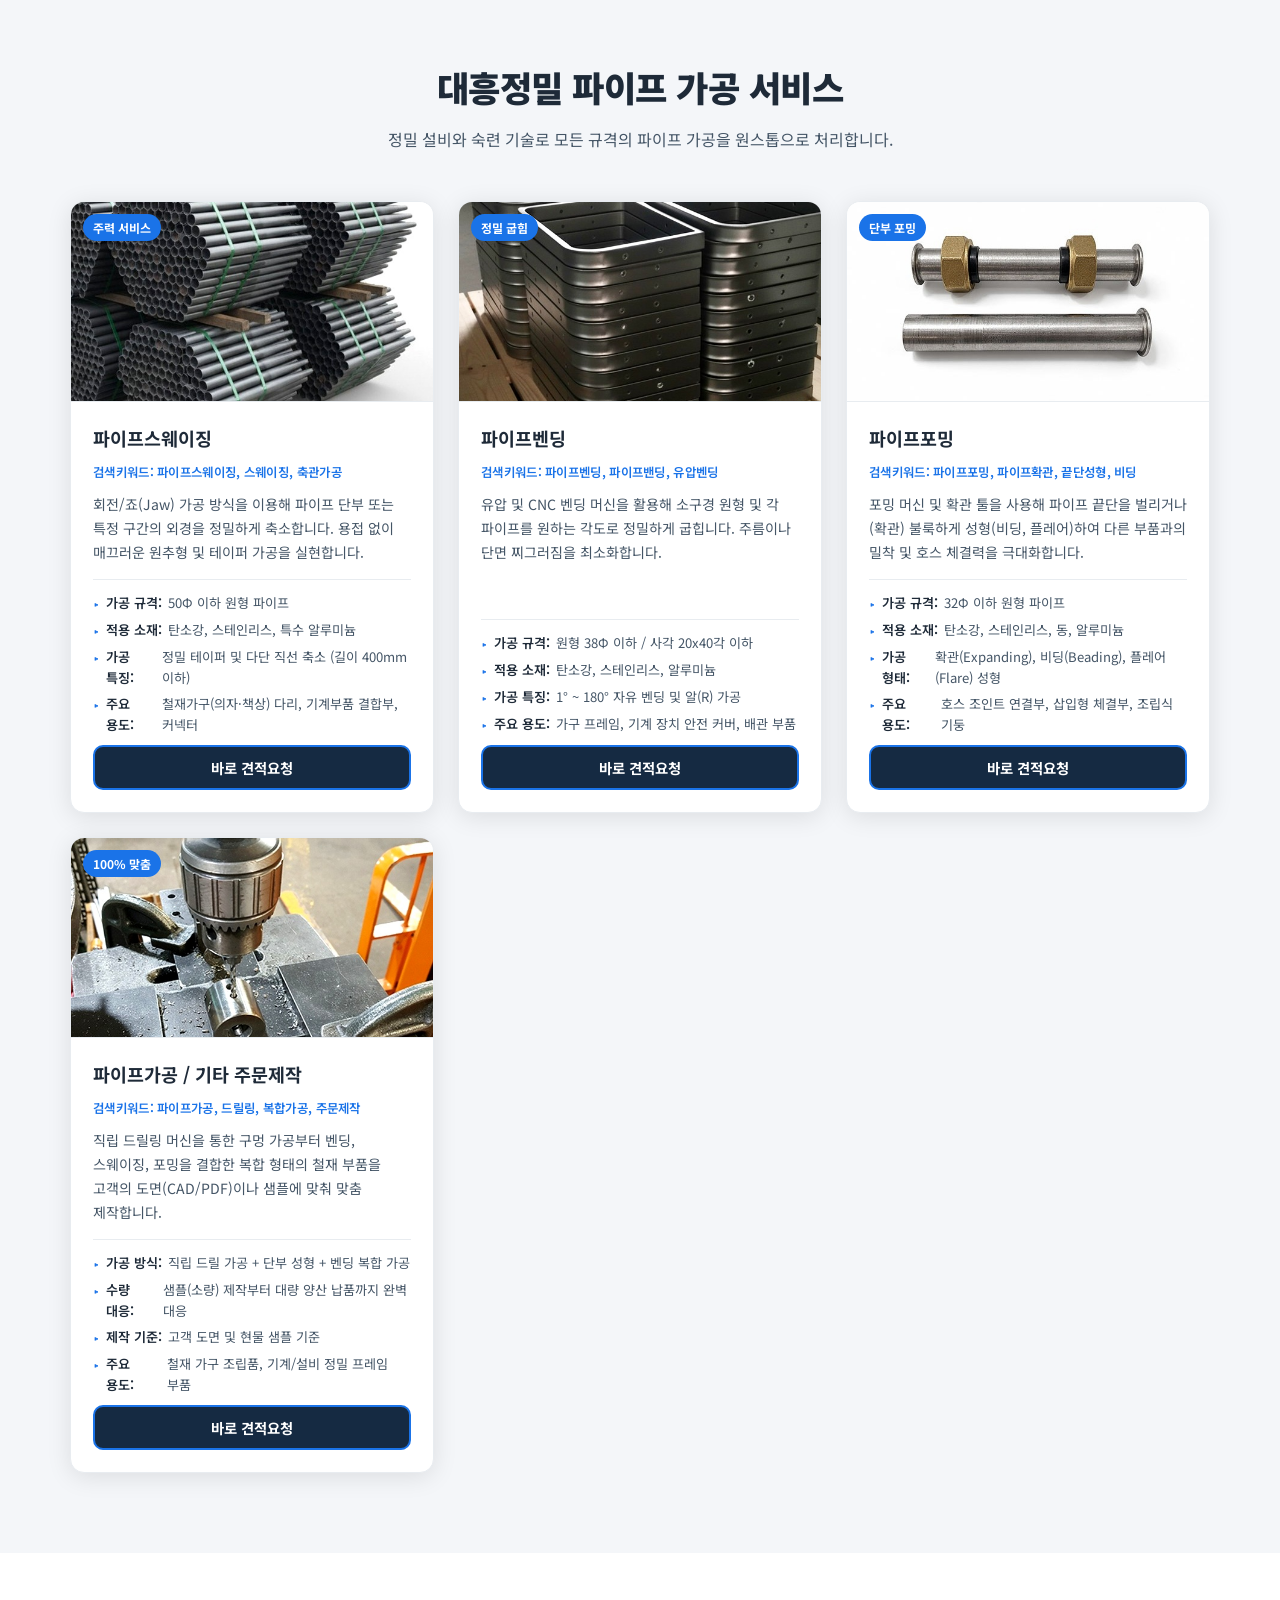
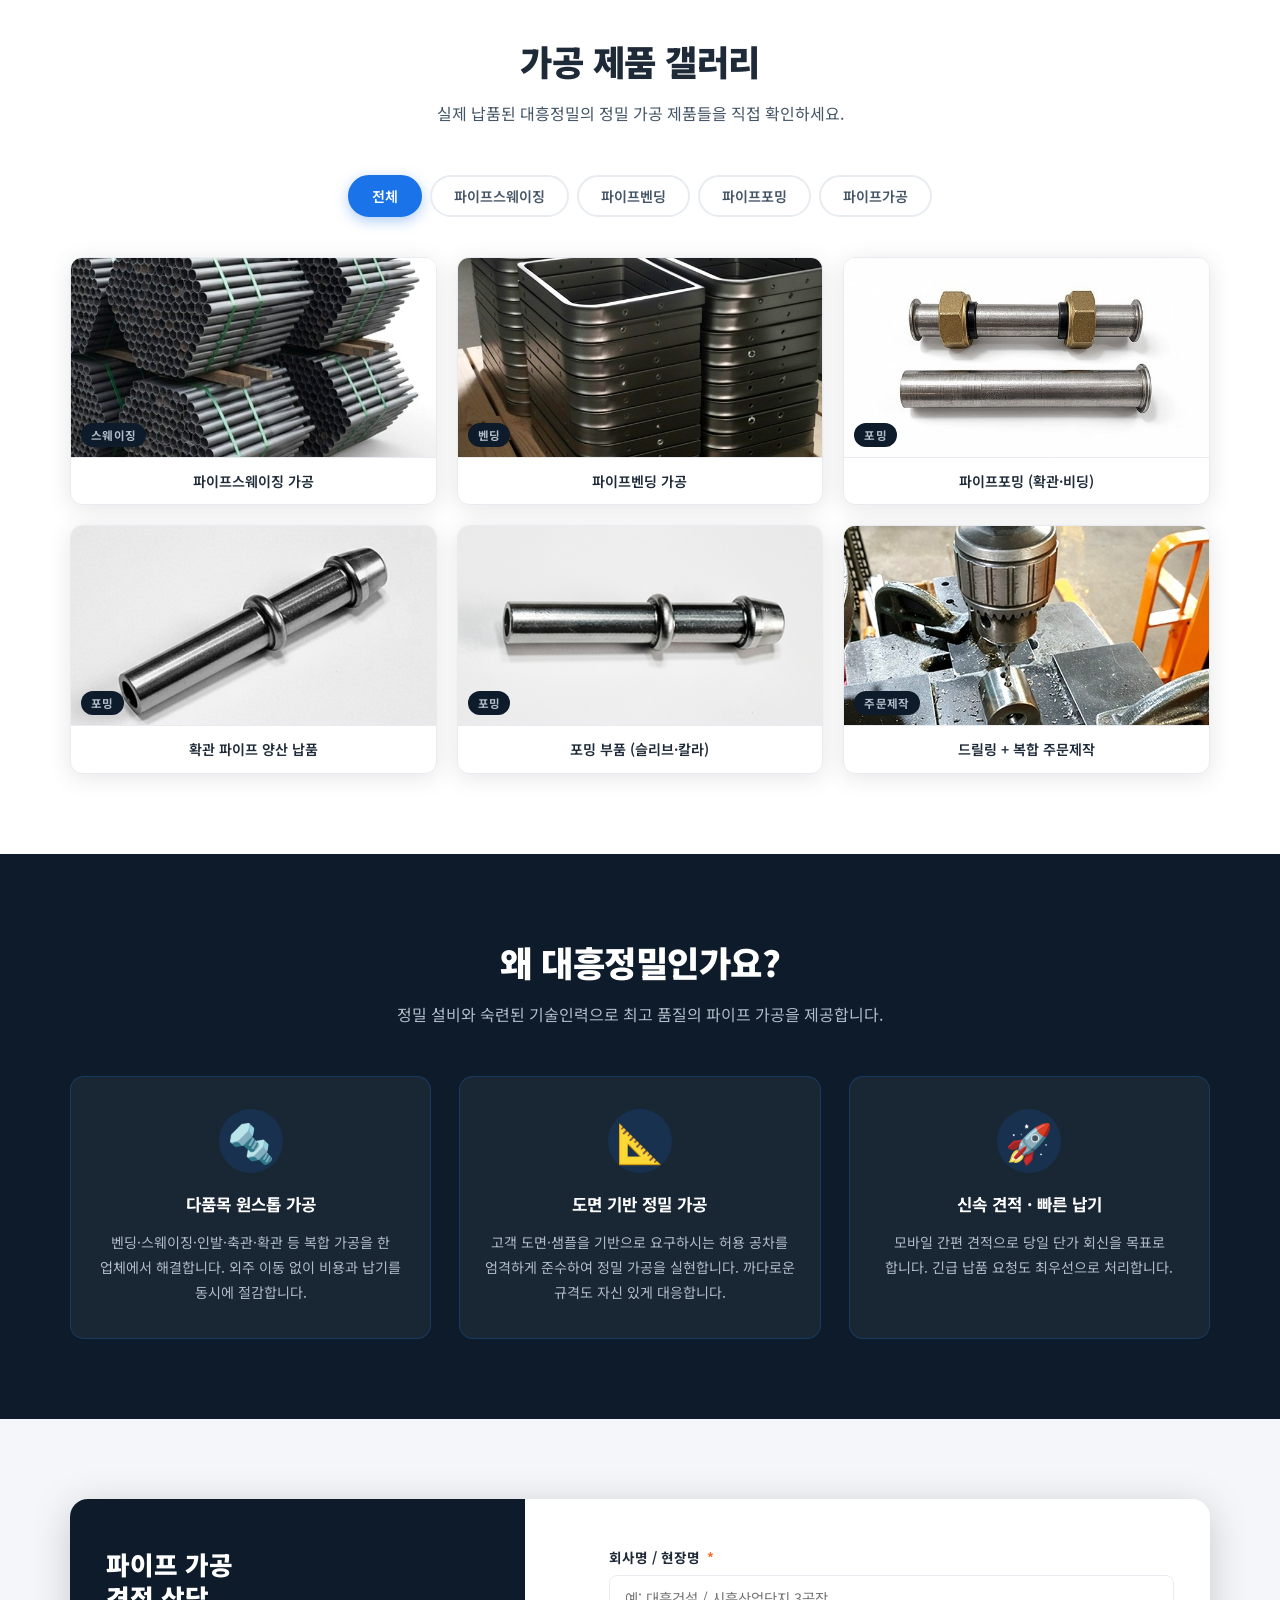
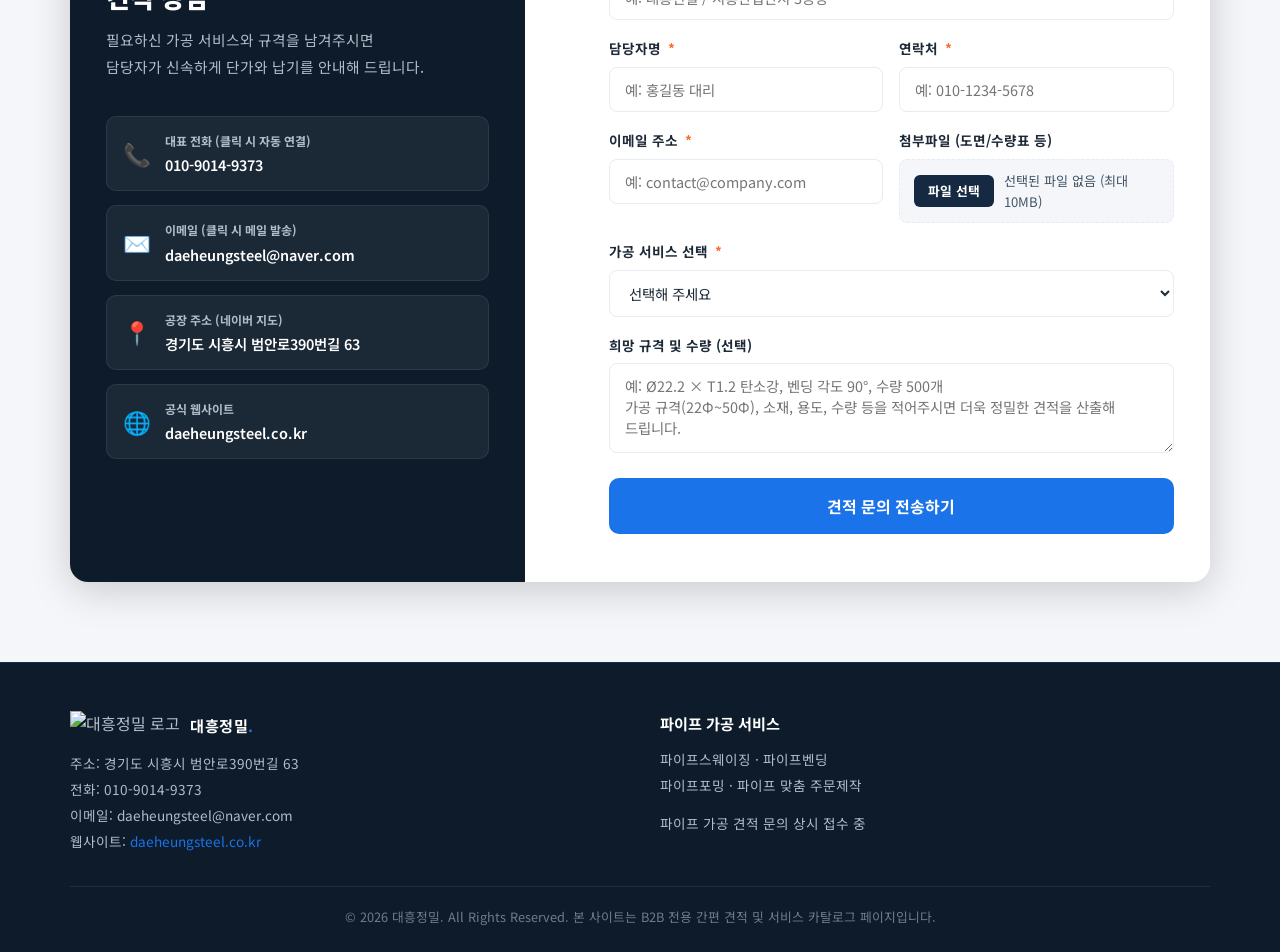
==== commit 8a64c334: "feat: PWA manifest & icon for home screen shortcut, mobile gallery 2-col, modal mobile layout, trans" ====
--- a/index.html
+++ b/index.html
@@ -8,7 +8,10 @@
   <meta name="keywords" content="파이프가공업체,파이프밴딩,파이프벤딩,파이프스웨이징,파이프인발,파이프제작,파이프주문제작,파이프축관,파이프확관,대흥정밀">
   <link rel="canonical" href="https://daeheungsteel.co.kr/">
   <link rel="stylesheet" href="styles.css">
-  <link rel="icon" href="images/favicon.png" type="image/png">
+  <link rel="icon" href="images/icon.png" type="image/png">
+  <link rel="shortcut icon" href="images/icon.png">
+  <link rel="apple-touch-icon" href="images/icon.png">
+  <link rel="manifest" href="manifest.json">
   <link href="https://fonts.googleapis.com/css2?family=Noto+Sans+KR:wght@300;400;700;900&family=Inter:wght@300;400;600;700&display=swap" rel="stylesheet">
 
   <!-- Google tag (gtag.js) - Google Ads: dhsteel 651-167-5293 -->
@@ -34,7 +37,7 @@
   <!-- ── HEADER ── -->
   <header class="header">
     <div class="container header-container">
-      <a href="#" class="logo"><img src="images/logo_dhsteel_only.png" alt="대흥정밀 로고"><span class="logo-text">대흥정밀<em>.</em></span></a>
+      <a href="#" class="logo"><img src="../assets/logo_dhsteel_removebg.png" alt="대흥정밀 로고"><span class="logo-text">대흥정밀<em>.</em></span></a>
       <nav class="nav">
         <a href="#specifications">규격 및 설비</a>
         <a href="#services">서비스 소개</a>
@@ -502,7 +505,7 @@
     <div class="container">
       <div class="footer-top">
         <div class="footer-info">
-          <div class="footer-logo"><img src="images/logo_dhsteel_only.png" alt="대흥정밀 로고"><span class="footer-logo-text">대흥정밀<em>.</em></span></div>
+          <div class="footer-logo"><img src="../assets/logo_dhsteel_removebg.png" alt="대흥정밀 로고"><span class="footer-logo-text">대흥정밀<em>.</em></span></div>
           <p>주소: 경기도 시흥시 범안로390번길 63</p>
           <p>전화: 010-9014-9373</p>
           <p>이메일: daeheungsteel@naver.com</p>
--- a/styles.css
+++ b/styles.css
@@ -59,10 +59,9 @@
   display: inline-flex; align-items: center; gap: 10px;
 }
 .logo img {
-  height: 34px;
+  height: 36px;
   width: auto;
   display: block;
-  border-radius: 6px;
 }
 .logo-text {
   font-size: 1.15rem; font-weight: 700;
@@ -718,11 +717,12 @@
   border-color: var(--steel);
 }
 .spec-card h3 {
-  font-size: 1.25rem;
+  font-size: 1.1rem;
   font-weight: 700;
   color: var(--navy);
   border-left: 4px solid var(--steel);
   padding-left: 12px;
+  word-break: keep-all;
 }
 .pipe-specs-box {
   width: 100%;
@@ -910,6 +910,21 @@
   .hero-image { max-width: 100%; }
   .hero-buttons { justify-content: center; }
   .footer-top { grid-template-columns: 1fr; }
+  /* 갤러리 모달 태블릿: 세로 레이아웃 */
+  .gallery-modal-body {
+    grid-template-columns: 1fr;
+    overflow-y: auto;
+    max-height: 85vh;
+  }
+  .gallery-modal-img-wrap {
+    height: 240px;
+    border-right: none;
+    border-bottom: 1px solid var(--gray2);
+  }
+  .gallery-modal-content {
+    max-height: 90vh;
+    overflow-y: auto;
+  }
 }
 @media (max-width: 600px) {
   .services-grid { grid-template-columns: 1fr; }
@@ -917,4 +932,19 @@
   .hero-content h1 { font-size: 1.8rem; }
   .nav a:not(.btn) { display: none; }
   .quote-info-side, .quote-form-side { padding: 28px 20px; }
-}
+  /* 갤러리 2열 */
+  .gallery-grid {
+    grid-template-columns: repeat(2, 1fr);
+    gap: 12px;
+  }
+  .gallery-thumb { height: 140px; }
+  .gallery-item-title { font-size: 0.78rem; padding: 8px 10px; }
+  /* 갤러리 탭 폰트 축소 */
+  .gallery-tab { padding: 7px 14px; font-size: 0.80rem; }
+  /* 모달 패딩 축소 */
+  .gallery-modal { padding: 12px; }
+  .gallery-modal-info { padding: 20px 18px; }
+  .gallery-modal-info h3 { font-size: 1.1rem; }
+  /* spec h3 폰트 축소 */
+  .spec-card h3 { font-size: 1.0rem; }
+}
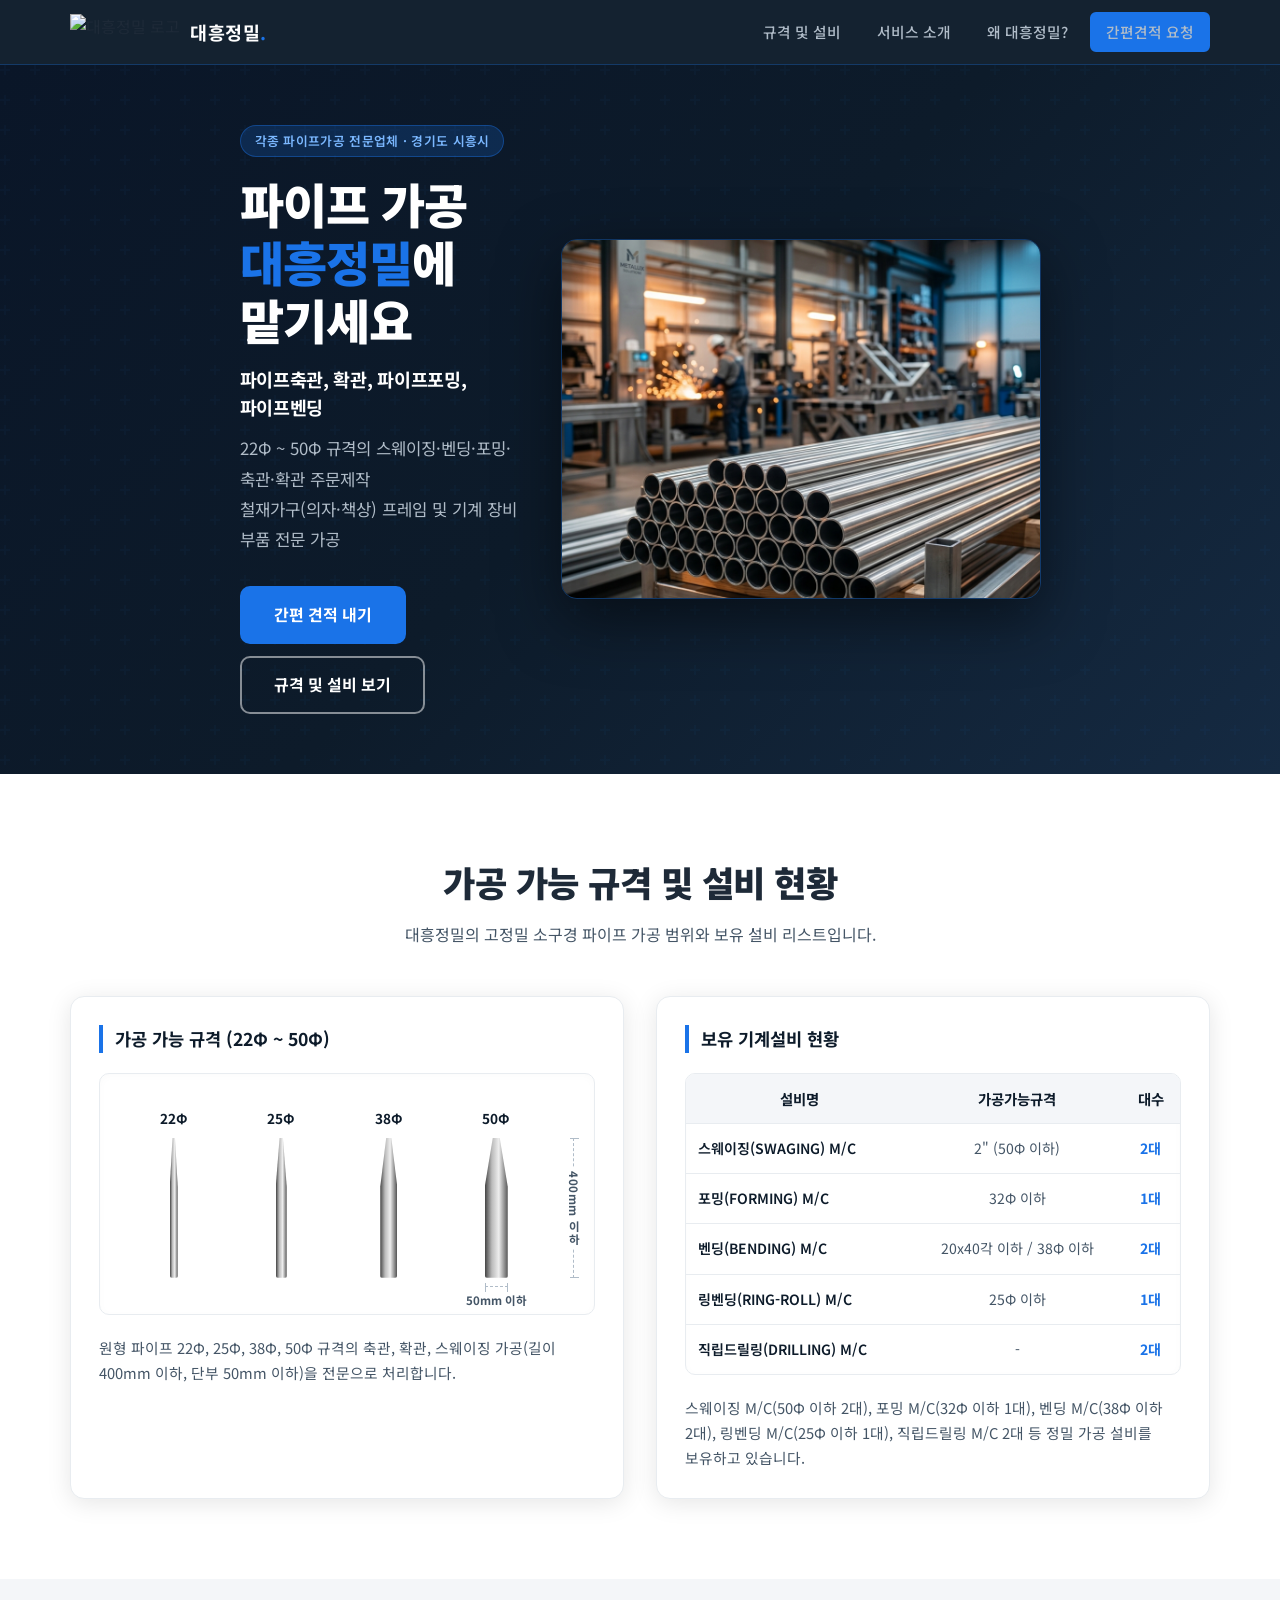
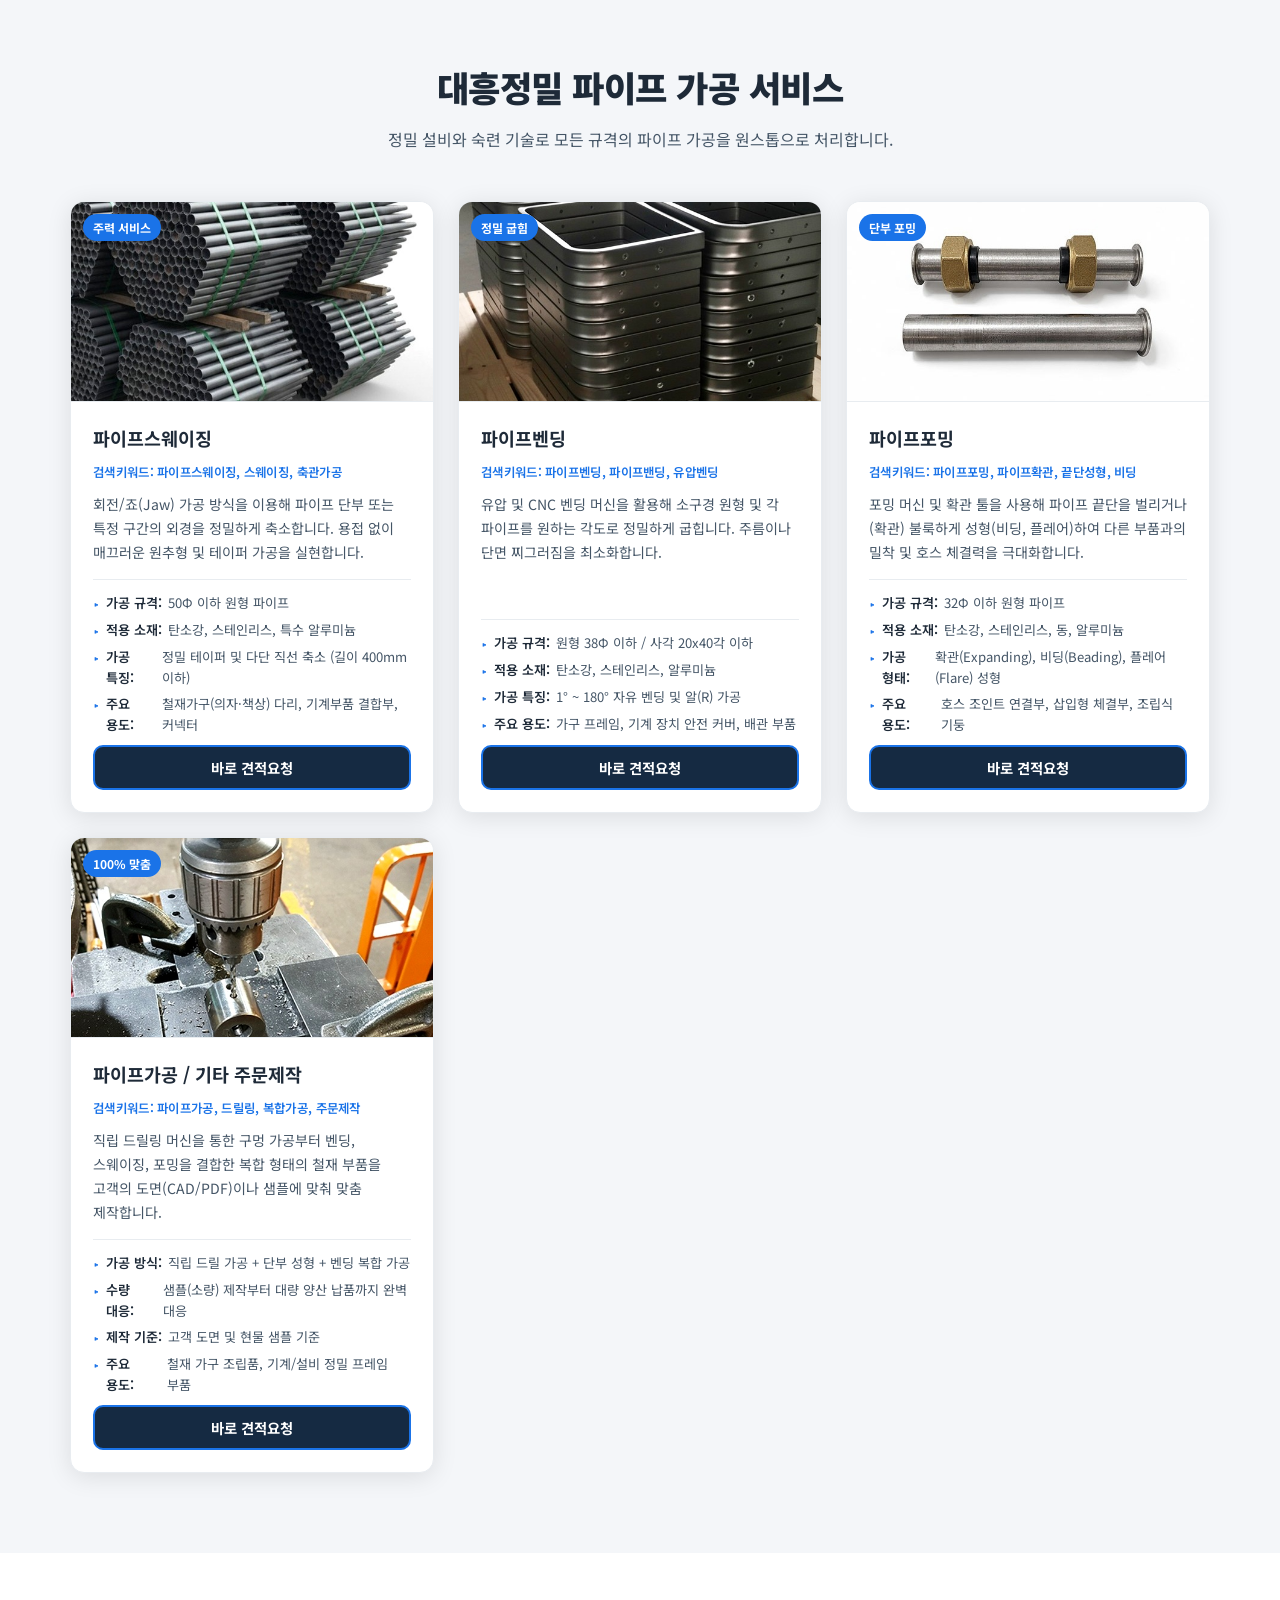
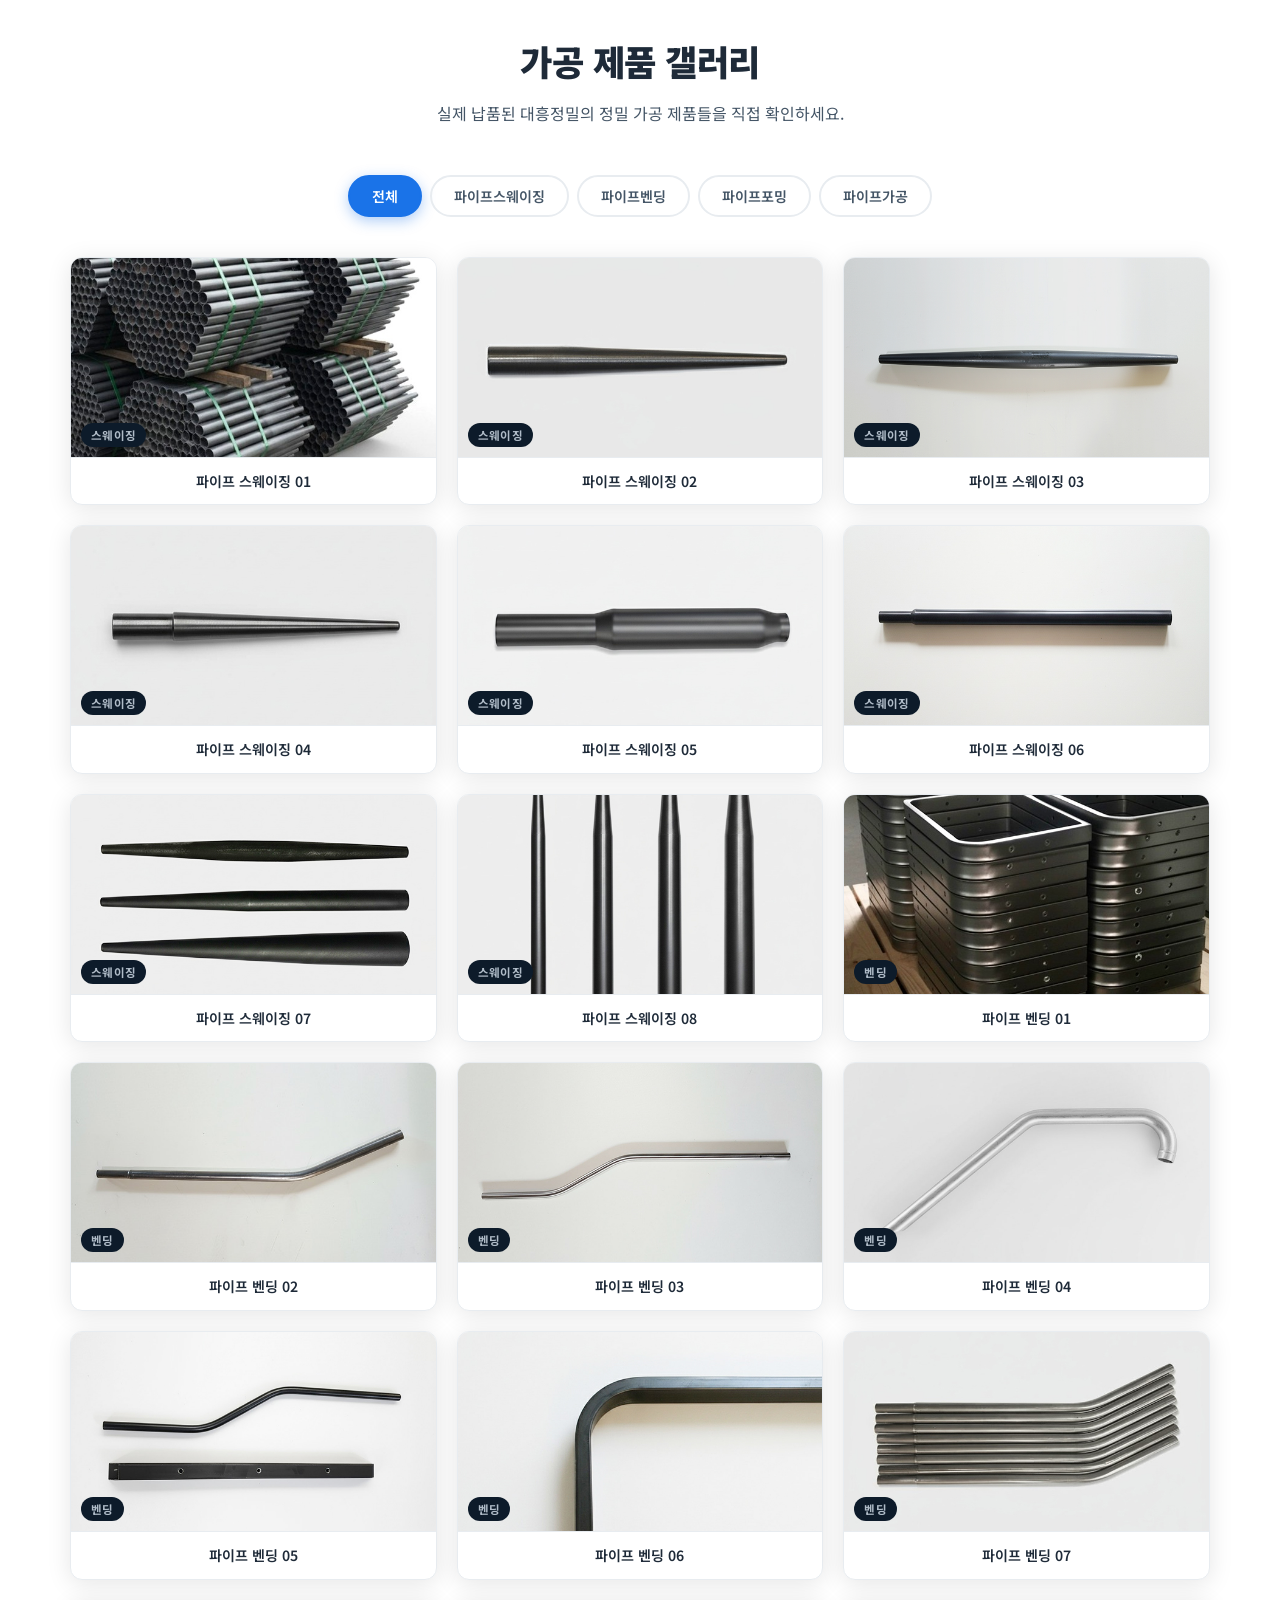
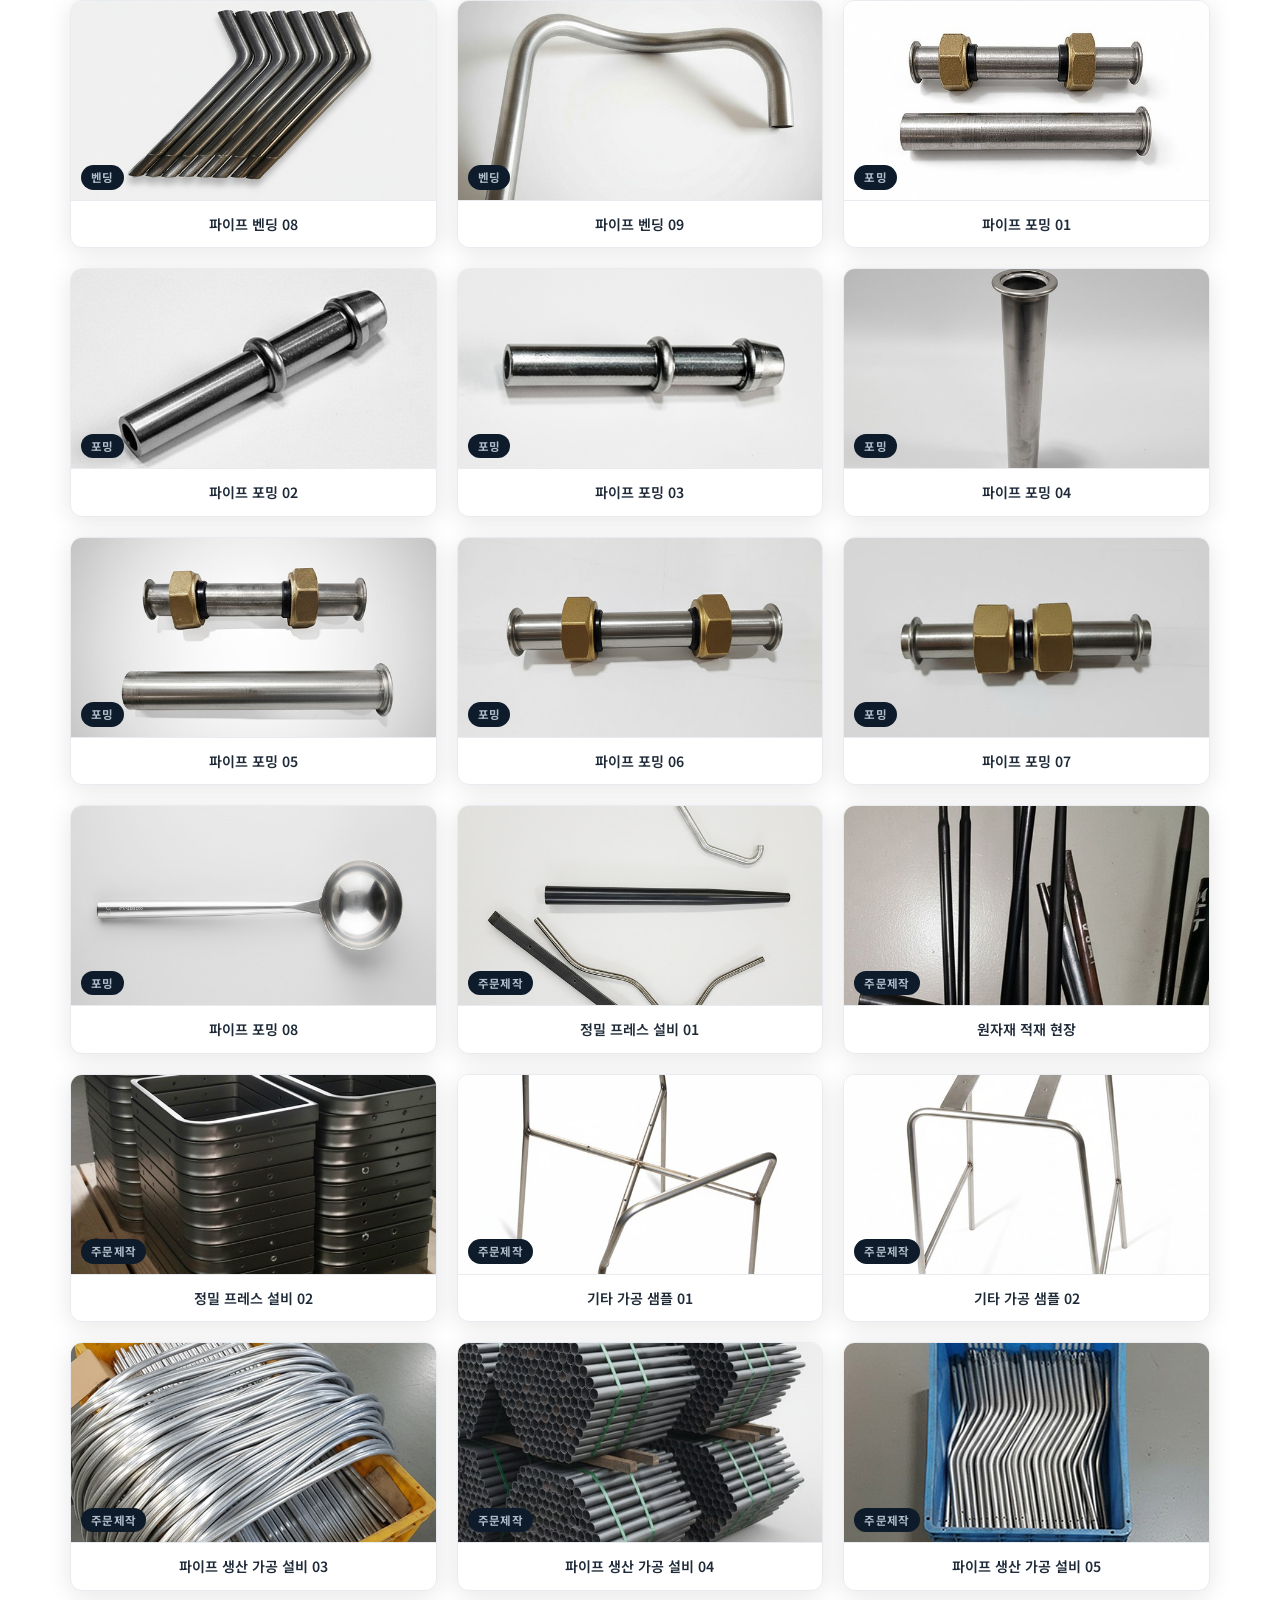
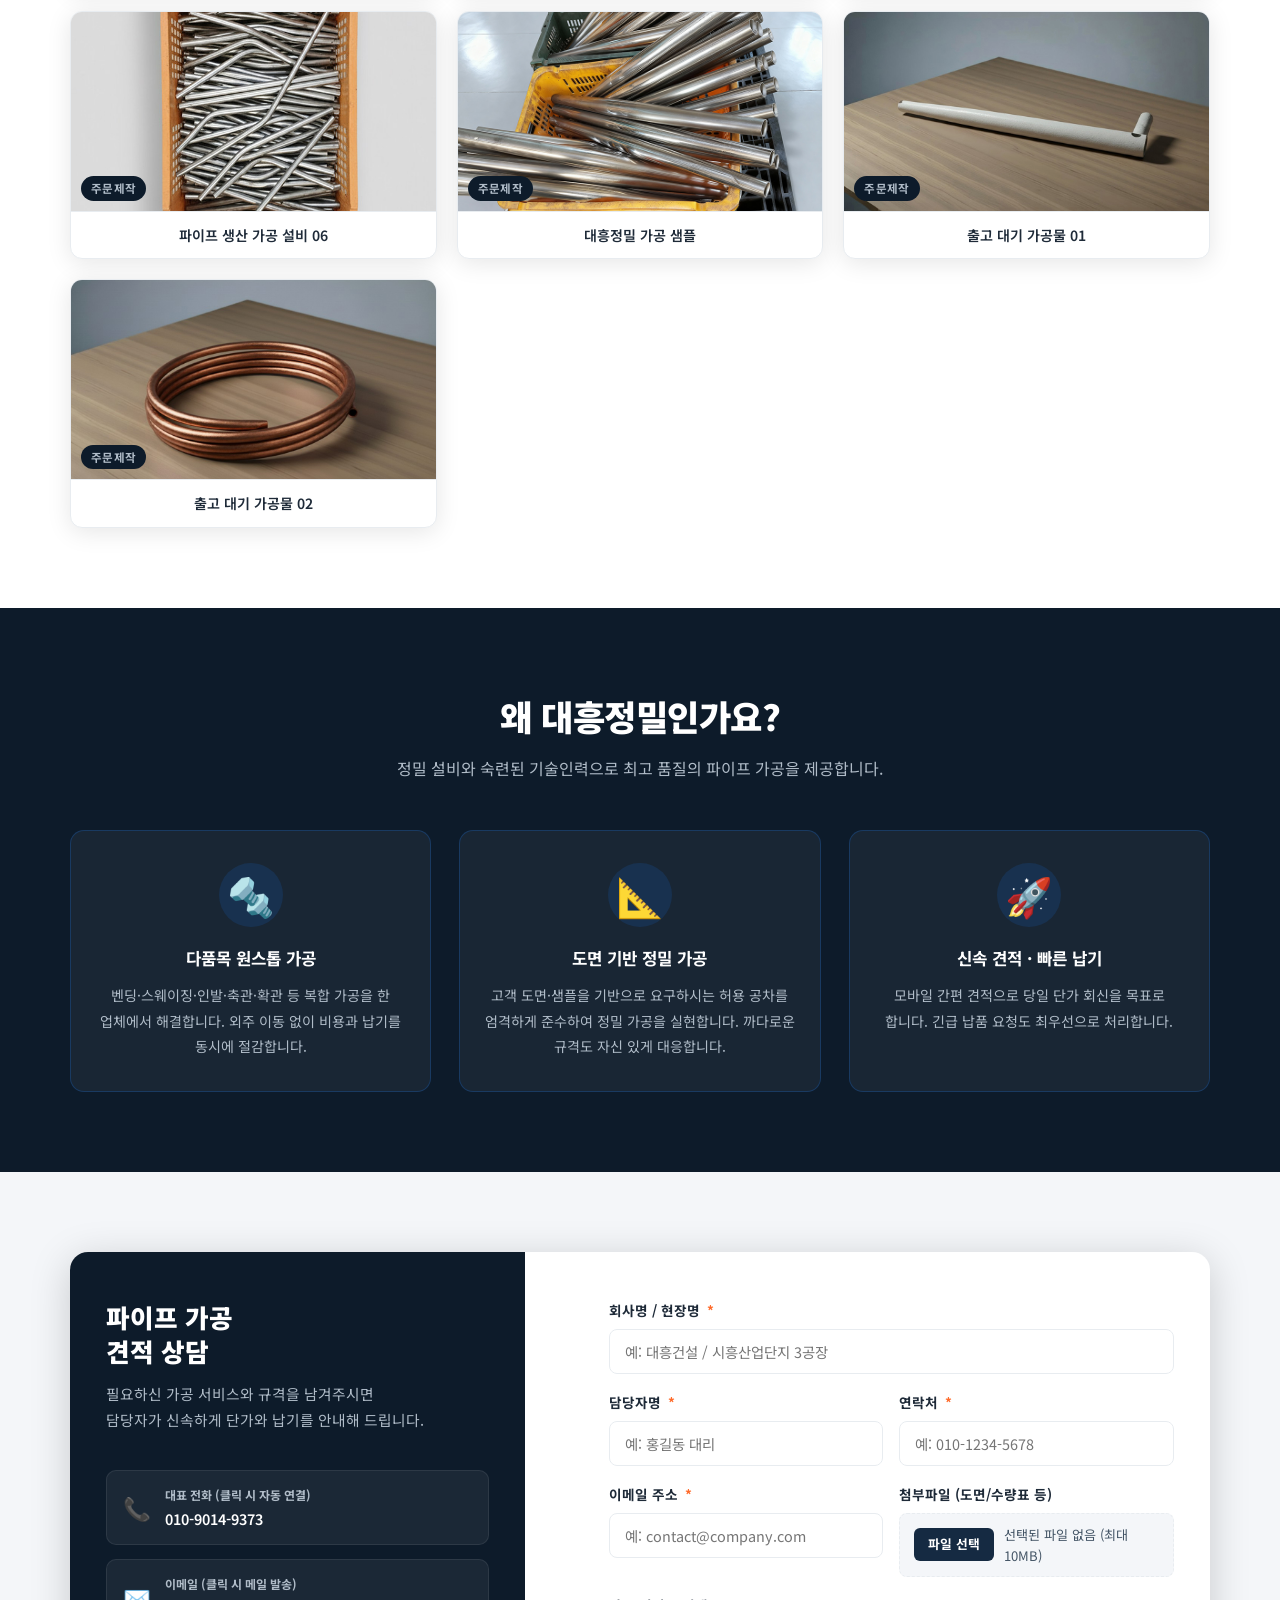
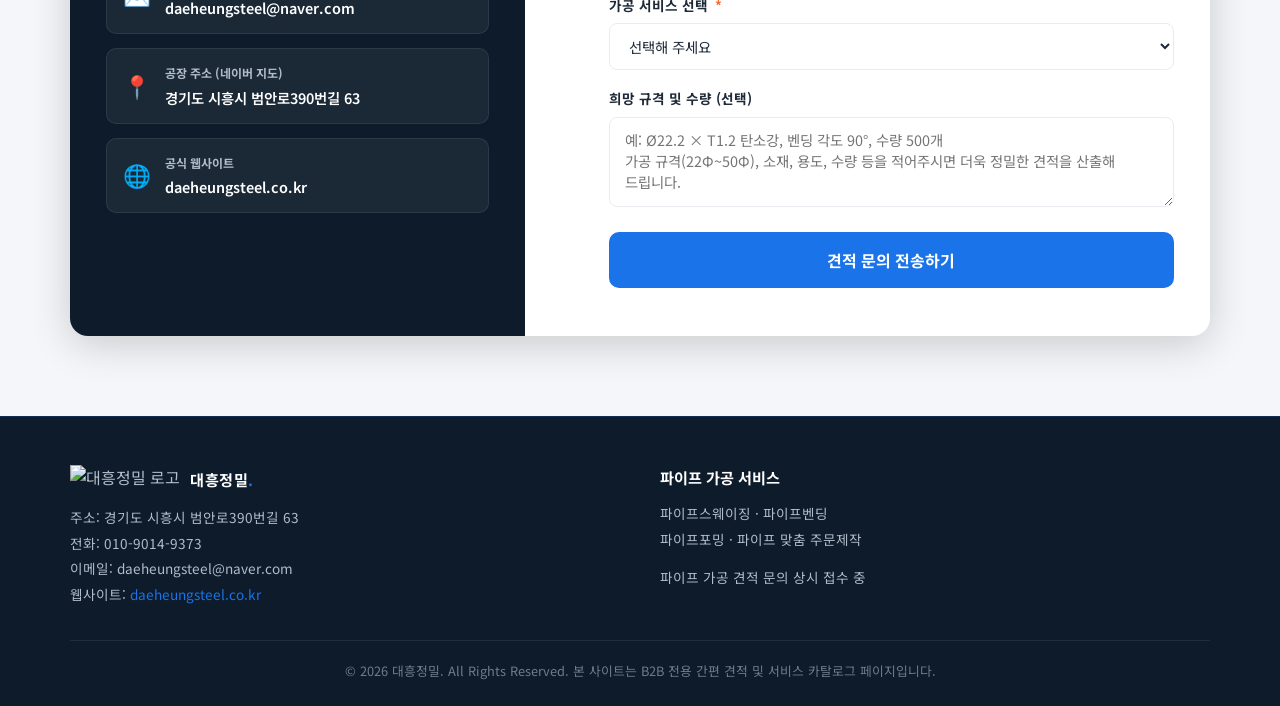
==== commit 10c74ae0: "Fix gallery folder typo and add B2B proposals/blog with 4x2 responsive galleries" ====
--- a/index.html
+++ b/index.html
@@ -37,7 +37,7 @@
   <!-- ── HEADER ── -->
   <header class="header">
     <div class="container header-container">
-      <a href="#" class="logo"><img src="../assets/logo_dhsteel_removebg.png" alt="대흥정밀 로고"><span class="logo-text">대흥정밀<em>.</em></span></a>
+      <a href="#" class="logo"><img src="images/logo.png" alt="대흥정밀 로고"><span class="logo-text">대흥정밀<em>.</em></span></a>
       <nav class="nav">
         <a href="#specifications">규격 및 설비</a>
         <a href="#services">서비스 소개</a>
@@ -282,77 +282,382 @@
       <!-- 갤러리 그리드 -->
       <div class="gallery-grid" id="galleryGrid">
 
-        <div class="gallery-item" data-category="swaging" data-title="파이프스웨이징 가공" data-desc="22Φ~50Φ 소구경 원형 파이프의 단부 축관 스웨이징 가공. 회전/죠(Jaw) 방식으로 용접 없이 정밀한 원추형 및 테이퍼 축관을 실현합니다." data-service="파이프스웨이징">
-          <div class="gallery-thumb">
-            <img src="gellery/swaging_01.jpg" alt="파이프스웨이징 가공 실물" loading="lazy">
+        <div class="gallery-item" data-category="swaging" data-title="파이프 스웨이징 01" data-desc="소구경 파이프 단부 축소 정밀 가공품입니다." data-service="파이프스웨이징">
+          <div class="gallery-thumb">
+            <img src="gallery/swaging_01.jpg" alt="파이프 스웨이징 01 실물" loading="lazy">
             <div class="gallery-overlay">
               <span class="gallery-zoom">🔍 상세 보기</span>
             </div>
             <span class="gallery-cat-badge">스웨이징</span>
           </div>
-          <p class="gallery-item-title">파이프스웨이징 가공</p>
-        </div>
-
-        <div class="gallery-item" data-category="bending" data-title="파이프벤딩 (사각 및 원형)" data-desc="유압 및 CNC 벤딩 머신으로 1°~180° 자유 굽힘 가공. 원형 38Φ 이하, 사각 20x40각 이하의 정밀 굽힘 가공 납품 사례입니다." data-service="파이프벤딩">
-          <div class="gallery-thumb">
-            <img src="gellery/bending_01.jpg" alt="파이프벤딩 가공 실물" loading="lazy">
+          <p class="gallery-item-title">파이프 스웨이징 01</p>
+        </div>
+        <div class="gallery-item" data-category="swaging" data-title="파이프 스웨이징 02" data-desc="소구경 파이프 단부 축소 정밀 가공품입니다." data-service="파이프스웨이징">
+          <div class="gallery-thumb">
+            <img src="gallery/swaging_02.jpg" alt="파이프 스웨이징 02 실물" loading="lazy">
+            <div class="gallery-overlay">
+              <span class="gallery-zoom">🔍 상세 보기</span>
+            </div>
+            <span class="gallery-cat-badge">스웨이징</span>
+          </div>
+          <p class="gallery-item-title">파이프 스웨이징 02</p>
+        </div>
+        <div class="gallery-item" data-category="swaging" data-title="파이프 스웨이징 03" data-desc="소구경 파이프 단부 축소 정밀 가공품입니다." data-service="파이프스웨이징">
+          <div class="gallery-thumb">
+            <img src="gallery/swaging_03.jpg" alt="파이프 스웨이징 03 실물" loading="lazy">
+            <div class="gallery-overlay">
+              <span class="gallery-zoom">🔍 상세 보기</span>
+            </div>
+            <span class="gallery-cat-badge">스웨이징</span>
+          </div>
+          <p class="gallery-item-title">파이프 스웨이징 03</p>
+        </div>
+        <div class="gallery-item" data-category="swaging" data-title="파이프 스웨이징 04" data-desc="소구경 파이프 단부 축소 정밀 가공품입니다." data-service="파이프스웨이징">
+          <div class="gallery-thumb">
+            <img src="gallery/swaging_04.jpg" alt="파이프 스웨이징 04 실물" loading="lazy">
+            <div class="gallery-overlay">
+              <span class="gallery-zoom">🔍 상세 보기</span>
+            </div>
+            <span class="gallery-cat-badge">스웨이징</span>
+          </div>
+          <p class="gallery-item-title">파이프 스웨이징 04</p>
+        </div>
+        <div class="gallery-item" data-category="swaging" data-title="파이프 스웨이징 05" data-desc="소구경 파이프 단부 축소 정밀 가공품입니다." data-service="파이프스웨이징">
+          <div class="gallery-thumb">
+            <img src="gallery/swaging_05.jpg" alt="파이프 스웨이징 05 실물" loading="lazy">
+            <div class="gallery-overlay">
+              <span class="gallery-zoom">🔍 상세 보기</span>
+            </div>
+            <span class="gallery-cat-badge">스웨이징</span>
+          </div>
+          <p class="gallery-item-title">파이프 스웨이징 05</p>
+        </div>
+        <div class="gallery-item" data-category="swaging" data-title="파이프 스웨이징 06" data-desc="소구경 파이프 단부 축소 정밀 가공품입니다." data-service="파이프스웨이징">
+          <div class="gallery-thumb">
+            <img src="gallery/swaging_06.jpg" alt="파이프 스웨이징 06 실물" loading="lazy">
+            <div class="gallery-overlay">
+              <span class="gallery-zoom">🔍 상세 보기</span>
+            </div>
+            <span class="gallery-cat-badge">스웨이징</span>
+          </div>
+          <p class="gallery-item-title">파이프 스웨이징 06</p>
+        </div>
+        <div class="gallery-item" data-category="swaging" data-title="파이프 스웨이징 07" data-desc="소구경 파이프 단부 축소 정밀 가공품입니다." data-service="파이프스웨이징">
+          <div class="gallery-thumb">
+            <img src="gallery/swaging_07.jpg" alt="파이프 스웨이징 07 실물" loading="lazy">
+            <div class="gallery-overlay">
+              <span class="gallery-zoom">🔍 상세 보기</span>
+            </div>
+            <span class="gallery-cat-badge">스웨이징</span>
+          </div>
+          <p class="gallery-item-title">파이프 스웨이징 07</p>
+        </div>
+        <div class="gallery-item" data-category="swaging" data-title="파이프 스웨이징 08" data-desc="소구경 파이프 단부 축소 정밀 가공품입니다." data-service="파이프스웨이징">
+          <div class="gallery-thumb">
+            <img src="gallery/swaging_08.jpg" alt="파이프 스웨이징 08 실물" loading="lazy">
+            <div class="gallery-overlay">
+              <span class="gallery-zoom">🔍 상세 보기</span>
+            </div>
+            <span class="gallery-cat-badge">스웨이징</span>
+          </div>
+          <p class="gallery-item-title">파이프 스웨이징 08</p>
+        </div>
+        <div class="gallery-item" data-category="bending" data-title="파이프 벤딩 01" data-desc="정밀 벤더 가공을 통해 찌그러짐을 최소화하여 곡선 가공한 파이프 제품입니다." data-service="파이프벤딩">
+          <div class="gallery-thumb">
+            <img src="gallery/bending_01.jpg" alt="파이프 벤딩 01 실물" loading="lazy">
             <div class="gallery-overlay">
               <span class="gallery-zoom">🔍 상세 보기</span>
             </div>
             <span class="gallery-cat-badge">벤딩</span>
           </div>
-          <p class="gallery-item-title">파이프벤딩 가공</p>
-        </div>
-
-        <div class="gallery-item" data-category="forming" data-title="파이프포밍 (확관·비딩)" data-desc="포밍 머신 및 확관 툴을 활용한 파이프 끝단 확관 및 비딩 성형 가공 완성품. 호스 조인트·삽입형 체결부에 적용됩니다." data-service="파이프포밍">
-          <div class="gallery-thumb">
-            <img src="gellery/forming_01.jpg" alt="파이프포밍 가공 실물" loading="lazy">
+          <p class="gallery-item-title">파이프 벤딩 01</p>
+        </div>
+        <div class="gallery-item" data-category="bending" data-title="파이프 벤딩 02" data-desc="정밀 벤더 가공을 통해 찌그러짐을 최소화하여 곡선 가공한 파이프 제품입니다." data-service="파이프벤딩">
+          <div class="gallery-thumb">
+            <img src="gallery/bending_02.jpg" alt="파이프 벤딩 02 실물" loading="lazy">
+            <div class="gallery-overlay">
+              <span class="gallery-zoom">🔍 상세 보기</span>
+            </div>
+            <span class="gallery-cat-badge">벤딩</span>
+          </div>
+          <p class="gallery-item-title">파이프 벤딩 02</p>
+        </div>
+        <div class="gallery-item" data-category="bending" data-title="파이프 벤딩 03" data-desc="정밀 벤더 가공을 통해 찌그러짐을 최소화하여 곡선 가공한 파이프 제품입니다." data-service="파이프벤딩">
+          <div class="gallery-thumb">
+            <img src="gallery/bending_03.jpg" alt="파이프 벤딩 03 실물" loading="lazy">
+            <div class="gallery-overlay">
+              <span class="gallery-zoom">🔍 상세 보기</span>
+            </div>
+            <span class="gallery-cat-badge">벤딩</span>
+          </div>
+          <p class="gallery-item-title">파이프 벤딩 03</p>
+        </div>
+        <div class="gallery-item" data-category="bending" data-title="파이프 벤딩 04" data-desc="정밀 벤더 가공을 통해 찌그러짐을 최소화하여 곡선 가공한 파이프 제품입니다." data-service="파이프벤딩">
+          <div class="gallery-thumb">
+            <img src="gallery/bending_04.jpg" alt="파이프 벤딩 04 실물" loading="lazy">
+            <div class="gallery-overlay">
+              <span class="gallery-zoom">🔍 상세 보기</span>
+            </div>
+            <span class="gallery-cat-badge">벤딩</span>
+          </div>
+          <p class="gallery-item-title">파이프 벤딩 04</p>
+        </div>
+        <div class="gallery-item" data-category="bending" data-title="파이프 벤딩 05" data-desc="정밀 벤더 가공을 통해 찌그러짐을 최소화하여 곡선 가공한 파이프 제품입니다." data-service="파이프벤딩">
+          <div class="gallery-thumb">
+            <img src="gallery/bending_05.jpg" alt="파이프 벤딩 05 실물" loading="lazy">
+            <div class="gallery-overlay">
+              <span class="gallery-zoom">🔍 상세 보기</span>
+            </div>
+            <span class="gallery-cat-badge">벤딩</span>
+          </div>
+          <p class="gallery-item-title">파이프 벤딩 05</p>
+        </div>
+        <div class="gallery-item" data-category="bending" data-title="파이프 벤딩 06" data-desc="정밀 벤더 가공을 통해 찌그러짐을 최소화하여 곡선 가공한 파이프 제품입니다." data-service="파이프벤딩">
+          <div class="gallery-thumb">
+            <img src="gallery/bending_06.jpg" alt="파이프 벤딩 06 실물" loading="lazy">
+            <div class="gallery-overlay">
+              <span class="gallery-zoom">🔍 상세 보기</span>
+            </div>
+            <span class="gallery-cat-badge">벤딩</span>
+          </div>
+          <p class="gallery-item-title">파이프 벤딩 06</p>
+        </div>
+        <div class="gallery-item" data-category="bending" data-title="파이프 벤딩 07" data-desc="정밀 벤더 가공을 통해 찌그러짐을 최소화하여 곡선 가공한 파이프 제품입니다." data-service="파이프벤딩">
+          <div class="gallery-thumb">
+            <img src="gallery/bending_07.jpg" alt="파이프 벤딩 07 실물" loading="lazy">
+            <div class="gallery-overlay">
+              <span class="gallery-zoom">🔍 상세 보기</span>
+            </div>
+            <span class="gallery-cat-badge">벤딩</span>
+          </div>
+          <p class="gallery-item-title">파이프 벤딩 07</p>
+        </div>
+        <div class="gallery-item" data-category="bending" data-title="파이프 벤딩 08" data-desc="정밀 벤더 가공을 통해 찌그러짐을 최소화하여 곡선 가공한 파이프 제품입니다." data-service="파이프벤딩">
+          <div class="gallery-thumb">
+            <img src="gallery/bending_08.jpg" alt="파이프 벤딩 08 실물" loading="lazy">
+            <div class="gallery-overlay">
+              <span class="gallery-zoom">🔍 상세 보기</span>
+            </div>
+            <span class="gallery-cat-badge">벤딩</span>
+          </div>
+          <p class="gallery-item-title">파이프 벤딩 08</p>
+        </div>
+        <div class="gallery-item" data-category="bending" data-title="파이프 벤딩 09" data-desc="정밀 벤더 가공을 통해 찌그러짐을 최소화하여 곡선 가공한 파이프 제품입니다." data-service="파이프벤딩">
+          <div class="gallery-thumb">
+            <img src="gallery/bending_09.jpg" alt="파이프 벤딩 09 실물" loading="lazy">
+            <div class="gallery-overlay">
+              <span class="gallery-zoom">🔍 상세 보기</span>
+            </div>
+            <span class="gallery-cat-badge">벤딩</span>
+          </div>
+          <p class="gallery-item-title">파이프 벤딩 09</p>
+        </div>
+        <div class="gallery-item" data-category="forming" data-title="파이프 포밍 01" data-desc="파이프 단부 확관 및 비딩 성형 정밀 가공품입니다." data-service="파이프포밍">
+          <div class="gallery-thumb">
+            <img src="gallery/forming_01.jpg" alt="파이프 포밍 01 실물" loading="lazy">
             <div class="gallery-overlay">
               <span class="gallery-zoom">🔍 상세 보기</span>
             </div>
             <span class="gallery-cat-badge">포밍</span>
           </div>
-          <p class="gallery-item-title">파이프포밍 (확관·비딩)</p>
-        </div>
-
-        <div class="gallery-item" data-category="forming" data-title="확관 파이프 다량 적재" data-desc="확관 성형 완료된 소구경 파이프 다량 납품 준비 모습. 양산성과 일관된 품질을 자신있게 보장합니다." data-service="파이프포밍">
-          <div class="gallery-thumb">
-            <img src="gellery/forming_02.jpg" alt="확관 파이프 다량 적재" loading="lazy">
+          <p class="gallery-item-title">파이프 포밍 01</p>
+        </div>
+        <div class="gallery-item" data-category="forming" data-title="파이프 포밍 02" data-desc="파이프 단부 확관 및 비딩 성형 정밀 가공품입니다." data-service="파이프포밍">
+          <div class="gallery-thumb">
+            <img src="gallery/forming_02.jpg" alt="파이프 포밍 02 실물" loading="lazy">
             <div class="gallery-overlay">
               <span class="gallery-zoom">🔍 상세 보기</span>
             </div>
             <span class="gallery-cat-badge">포밍</span>
           </div>
-          <p class="gallery-item-title">확관 파이프 양산 납품</p>
-        </div>
-
-        <div class="gallery-item" data-category="forming" data-title="포밍 부품 (슬리브·칼라)" data-desc="스웨이징 + 포밍 복합 가공이 적용된 정밀 금속 슬리브·칼라 부품. 조립식 기둥 및 연결 커넥터 용도로 납품됩니다." data-service="파이프포밍">
-          <div class="gallery-thumb">
-            <img src="gellery/forming_03.jpg" alt="포밍 슬리브 부품" loading="lazy">
+          <p class="gallery-item-title">파이프 포밍 02</p>
+        </div>
+        <div class="gallery-item" data-category="forming" data-title="파이프 포밍 03" data-desc="파이프 단부 확관 및 비딩 성형 정밀 가공품입니다." data-service="파이프포밍">
+          <div class="gallery-thumb">
+            <img src="gallery/forming_03.jpg" alt="파이프 포밍 03 실물" loading="lazy">
             <div class="gallery-overlay">
               <span class="gallery-zoom">🔍 상세 보기</span>
             </div>
             <span class="gallery-cat-badge">포밍</span>
           </div>
-          <p class="gallery-item-title">포밍 부품 (슬리브·칼라)</p>
-        </div>
-
-        <div class="gallery-item" data-category="custom" data-title="드릴링 + 복합 가공" data-desc="직립 드릴링 머신으로 정밀 홀 가공 후 벤딩·스웨이징 복합 처리된 철재 파이프 부품. 고객 도면 기준 100% 맞춤 제작." data-service="파이프가공/기타주문제작">
-          <div class="gallery-thumb">
-            <img src="gellery/custom_01.jpg" alt="드릴링 복합 가공 실물" loading="lazy">
-            <div class="gallery-overlay">
-              <span class="gallery-zoom">🔍 상세 보기</span>
-            </div>
-            <span class="gallery-cat-badge">주문제작</span>
-          </div>
-          <p class="gallery-item-title">드릴링 + 복합 주문제작</p>
-        </div>
-
+          <p class="gallery-item-title">파이프 포밍 03</p>
+        </div>
+        <div class="gallery-item" data-category="forming" data-title="파이프 포밍 04" data-desc="파이프 단부 확관 및 비딩 성형 정밀 가공품입니다." data-service="파이프포밍">
+          <div class="gallery-thumb">
+            <img src="gallery/forming_04.jpg" alt="파이프 포밍 04 실물" loading="lazy">
+            <div class="gallery-overlay">
+              <span class="gallery-zoom">🔍 상세 보기</span>
+            </div>
+            <span class="gallery-cat-badge">포밍</span>
+          </div>
+          <p class="gallery-item-title">파이프 포밍 04</p>
+        </div>
+        <div class="gallery-item" data-category="forming" data-title="파이프 포밍 05" data-desc="파이프 단부 확관 및 비딩 성형 정밀 가공품입니다." data-service="파이프포밍">
+          <div class="gallery-thumb">
+            <img src="gallery/forming_05.jpg" alt="파이프 포밍 05 실물" loading="lazy">
+            <div class="gallery-overlay">
+              <span class="gallery-zoom">🔍 상세 보기</span>
+            </div>
+            <span class="gallery-cat-badge">포밍</span>
+          </div>
+          <p class="gallery-item-title">파이프 포밍 05</p>
+        </div>
+        <div class="gallery-item" data-category="forming" data-title="파이프 포밍 06" data-desc="파이프 단부 확관 및 비딩 성형 정밀 가공품입니다." data-service="파이프포밍">
+          <div class="gallery-thumb">
+            <img src="gallery/forming_06.jpg" alt="파이프 포밍 06 실물" loading="lazy">
+            <div class="gallery-overlay">
+              <span class="gallery-zoom">🔍 상세 보기</span>
+            </div>
+            <span class="gallery-cat-badge">포밍</span>
+          </div>
+          <p class="gallery-item-title">파이프 포밍 06</p>
+        </div>
+        <div class="gallery-item" data-category="forming" data-title="파이프 포밍 07" data-desc="파이프 단부 확관 및 비딩 성형 정밀 가공품입니다." data-service="파이프포밍">
+          <div class="gallery-thumb">
+            <img src="gallery/forming_07.jpg" alt="파이프 포밍 07 실물" loading="lazy">
+            <div class="gallery-overlay">
+              <span class="gallery-zoom">🔍 상세 보기</span>
+            </div>
+            <span class="gallery-cat-badge">포밍</span>
+          </div>
+          <p class="gallery-item-title">파이프 포밍 07</p>
+        </div>
+        <div class="gallery-item" data-category="forming" data-title="파이프 포밍 08" data-desc="파이프 단부 확관 및 비딩 성형 정밀 가공품입니다." data-service="파이프포밍">
+          <div class="gallery-thumb">
+            <img src="gallery/forming_08.jpg" alt="파이프 포밍 08 실물" loading="lazy">
+            <div class="gallery-overlay">
+              <span class="gallery-zoom">🔍 상세 보기</span>
+            </div>
+            <span class="gallery-cat-badge">포밍</span>
+          </div>
+          <p class="gallery-item-title">파이프 포밍 08</p>
+        </div>
+
+        <div class="gallery-item" data-category="custom" data-title="정밀 프레스 설비 01" data-desc="대흥정밀의 고정밀 금속 프레스 생산 라인입니다." data-service="파이프가공/기타주문제작">
+          <div class="gallery-thumb">
+            <img src="gallery/processing_04.jpg" alt="정밀 프레스 설비 01 실물" loading="lazy">
+            <div class="gallery-overlay">
+              <span class="gallery-zoom">🔍 상세 보기</span>
+            </div>
+            <span class="gallery-cat-badge">주문제작</span>
+          </div>
+          <p class="gallery-item-title">정밀 프레스 설비 01</p>
+        </div>
+        <div class="gallery-item" data-category="custom" data-title="원자재 적재 현장" data-desc="대흥정밀 공장 내부에 적재된 대량의 파이프 원자재들입니다." data-service="파이프가공/기타주문제작">
+          <div class="gallery-thumb">
+            <img src="gallery/processing_05.jpg" alt="원자재 적재 현장 실물" loading="lazy">
+            <div class="gallery-overlay">
+              <span class="gallery-zoom">🔍 상세 보기</span>
+            </div>
+            <span class="gallery-cat-badge">주문제작</span>
+          </div>
+          <p class="gallery-item-title">원자재 적재 현장</p>
+        </div>
+        <div class="gallery-item" data-category="custom" data-title="정밀 프레스 설비 02" data-desc="대흥정밀의 고정밀 금속 프레스 생산 라인입니다." data-service="파이프가공/기타주문제작">
+          <div class="gallery-thumb">
+            <img src="gallery/processing_06.jpg" alt="정밀 프레스 설비 02 실물" loading="lazy">
+            <div class="gallery-overlay">
+              <span class="gallery-zoom">🔍 상세 보기</span>
+            </div>
+            <span class="gallery-cat-badge">주문제작</span>
+          </div>
+          <p class="gallery-item-title">정밀 프레스 설비 02</p>
+        </div>
+        <div class="gallery-item" data-category="custom" data-title="기타 가공 샘플 01" data-desc="산업용 기계 및 설비 구조재로 가공된 특수 파이프 샘플입니다." data-service="파이프가공/기타주문제작">
+          <div class="gallery-thumb">
+            <img src="gallery/processing_07.jpg" alt="기타 가공 샘플 01 실물" loading="lazy">
+            <div class="gallery-overlay">
+              <span class="gallery-zoom">🔍 상세 보기</span>
+            </div>
+            <span class="gallery-cat-badge">주문제작</span>
+          </div>
+          <p class="gallery-item-title">기타 가공 샘플 01</p>
+        </div>
+        <div class="gallery-item" data-category="custom" data-title="기타 가공 샘플 02" data-desc="산업용 기계 및 설비 구조재로 가공된 특수 파이프 샘플입니다." data-service="파이프가공/기타주문제작">
+          <div class="gallery-thumb">
+            <img src="gallery/processing_08.jpg" alt="기타 가공 샘플 02 실물" loading="lazy">
+            <div class="gallery-overlay">
+              <span class="gallery-zoom">🔍 상세 보기</span>
+            </div>
+            <span class="gallery-cat-badge">주문제작</span>
+          </div>
+          <p class="gallery-item-title">기타 가공 샘플 02</p>
+        </div>
+        <div class="gallery-item" data-category="custom" data-title="파이프 생산 가공 설비 03" data-desc="대흥정밀 가공 공장의 자동 벤딩/포밍 기계 라인입니다." data-service="파이프가공/기타주문제작">
+          <div class="gallery-thumb">
+            <img src="gallery/processing_09.jpg" alt="파이프 생산 가공 설비 03 실물" loading="lazy">
+            <div class="gallery-overlay">
+              <span class="gallery-zoom">🔍 상세 보기</span>
+            </div>
+            <span class="gallery-cat-badge">주문제작</span>
+          </div>
+          <p class="gallery-item-title">파이프 생산 가공 설비 03</p>
+        </div>
+        <div class="gallery-item" data-category="custom" data-title="파이프 생산 가공 설비 04" data-desc="대흥정밀 가공 공장의 자동 벤딩/포밍 기계 라인입니다." data-service="파이프가공/기타주문제작">
+          <div class="gallery-thumb">
+            <img src="gallery/processing_10.jpg" alt="파이프 생산 가공 설비 04 실물" loading="lazy">
+            <div class="gallery-overlay">
+              <span class="gallery-zoom">🔍 상세 보기</span>
+            </div>
+            <span class="gallery-cat-badge">주문제작</span>
+          </div>
+          <p class="gallery-item-title">파이프 생산 가공 설비 04</p>
+        </div>
+        <div class="gallery-item" data-category="custom" data-title="파이프 생산 가공 설비 05" data-desc="대흥정밀 가공 공장의 자동 벤딩/포밍 기계 라인입니다." data-service="파이프가공/기타주문제작">
+          <div class="gallery-thumb">
+            <img src="gallery/processing_11.jpg" alt="파이프 생산 가공 설비 05 실물" loading="lazy">
+            <div class="gallery-overlay">
+              <span class="gallery-zoom">🔍 상세 보기</span>
+            </div>
+            <span class="gallery-cat-badge">주문제작</span>
+          </div>
+          <p class="gallery-item-title">파이프 생산 가공 설비 05</p>
+        </div>
+        <div class="gallery-item" data-category="custom" data-title="파이프 생산 가공 설비 06" data-desc="대흥정밀 가공 공장의 자동 벤딩/포밍 기계 라인입니다." data-service="파이프가공/기타주문제작">
+          <div class="gallery-thumb">
+            <img src="gallery/processing_12.jpg" alt="파이프 생산 가공 설비 06 실물" loading="lazy">
+            <div class="gallery-overlay">
+              <span class="gallery-zoom">🔍 상세 보기</span>
+            </div>
+            <span class="gallery-cat-badge">주문제작</span>
+          </div>
+          <p class="gallery-item-title">파이프 생산 가공 설비 06</p>
+        </div>
+        <div class="gallery-item" data-category="custom" data-title="대흥정밀 가공 샘플" data-desc="정밀한 치수대로 완성된 복합 성형 가공품 모음입니다." data-service="파이프가공/기타주문제작">
+          <div class="gallery-thumb">
+            <img src="gallery/processing_13.jpg" alt="대흥정밀 가공 샘플 실물" loading="lazy">
+            <div class="gallery-overlay">
+              <span class="gallery-zoom">🔍 상세 보기</span>
+            </div>
+            <span class="gallery-cat-badge">주문제작</span>
+          </div>
+          <p class="gallery-item-title">대흥정밀 가공 샘플</p>
+        </div>
+        <div class="gallery-item" data-category="custom" data-title="출고 대기 가공물 01" data-desc="가공 및 검수가 완료되어 파레트에 적재된 양산 출고 대기품입니다." data-service="파이프가공/기타주문제작">
+          <div class="gallery-thumb">
+            <img src="gallery/processing_14.jpg" alt="출고 대기 가공물 01 실물" loading="lazy">
+            <div class="gallery-overlay">
+              <span class="gallery-zoom">🔍 상세 보기</span>
+            </div>
+            <span class="gallery-cat-badge">주문제작</span>
+          </div>
+          <p class="gallery-item-title">출고 대기 가공물 01</p>
+        </div>
+        <div class="gallery-item" data-category="custom" data-title="출고 대기 가공물 02" data-desc="가공 및 검수가 완료되어 파레트에 적재된 양산 출고 대기품입니다." data-service="파이프가공/기타주문제작">
+          <div class="gallery-thumb">
+            <img src="gallery/processing_15.jpg" alt="출고 대기 가공물 02 실물" loading="lazy">
+            <div class="gallery-overlay">
+              <span class="gallery-zoom">🔍 상세 보기</span>
+            </div>
+            <span class="gallery-cat-badge">주문제작</span>
+          </div>
+          <p class="gallery-item-title">출고 대기 가공물 02</p>
+        </div>
       </div>
     </div>
   </section>
 
-  <!-- ── GALLERY MODAL ── -->
+    <!-- ── GALLERY MODAL ── -->
   <div id="galleryModal" class="gallery-modal" role="dialog" aria-modal="true" aria-label="제품 상세 보기">
     <div class="gallery-modal-backdrop" id="galleryModalBackdrop"></div>
     <div class="gallery-modal-content">
@@ -505,7 +810,7 @@
     <div class="container">
       <div class="footer-top">
         <div class="footer-info">
-          <div class="footer-logo"><img src="../assets/logo_dhsteel_removebg.png" alt="대흥정밀 로고"><span class="footer-logo-text">대흥정밀<em>.</em></span></div>
+          <div class="footer-logo"><img src="images/logo.png" alt="대흥정밀 로고"><span class="footer-logo-text">대흥정밀<em>.</em></span></div>
           <p>주소: 경기도 시흥시 범안로390번길 63</p>
           <p>전화: 010-9014-9373</p>
           <p>이메일: daeheungsteel@naver.com</p>
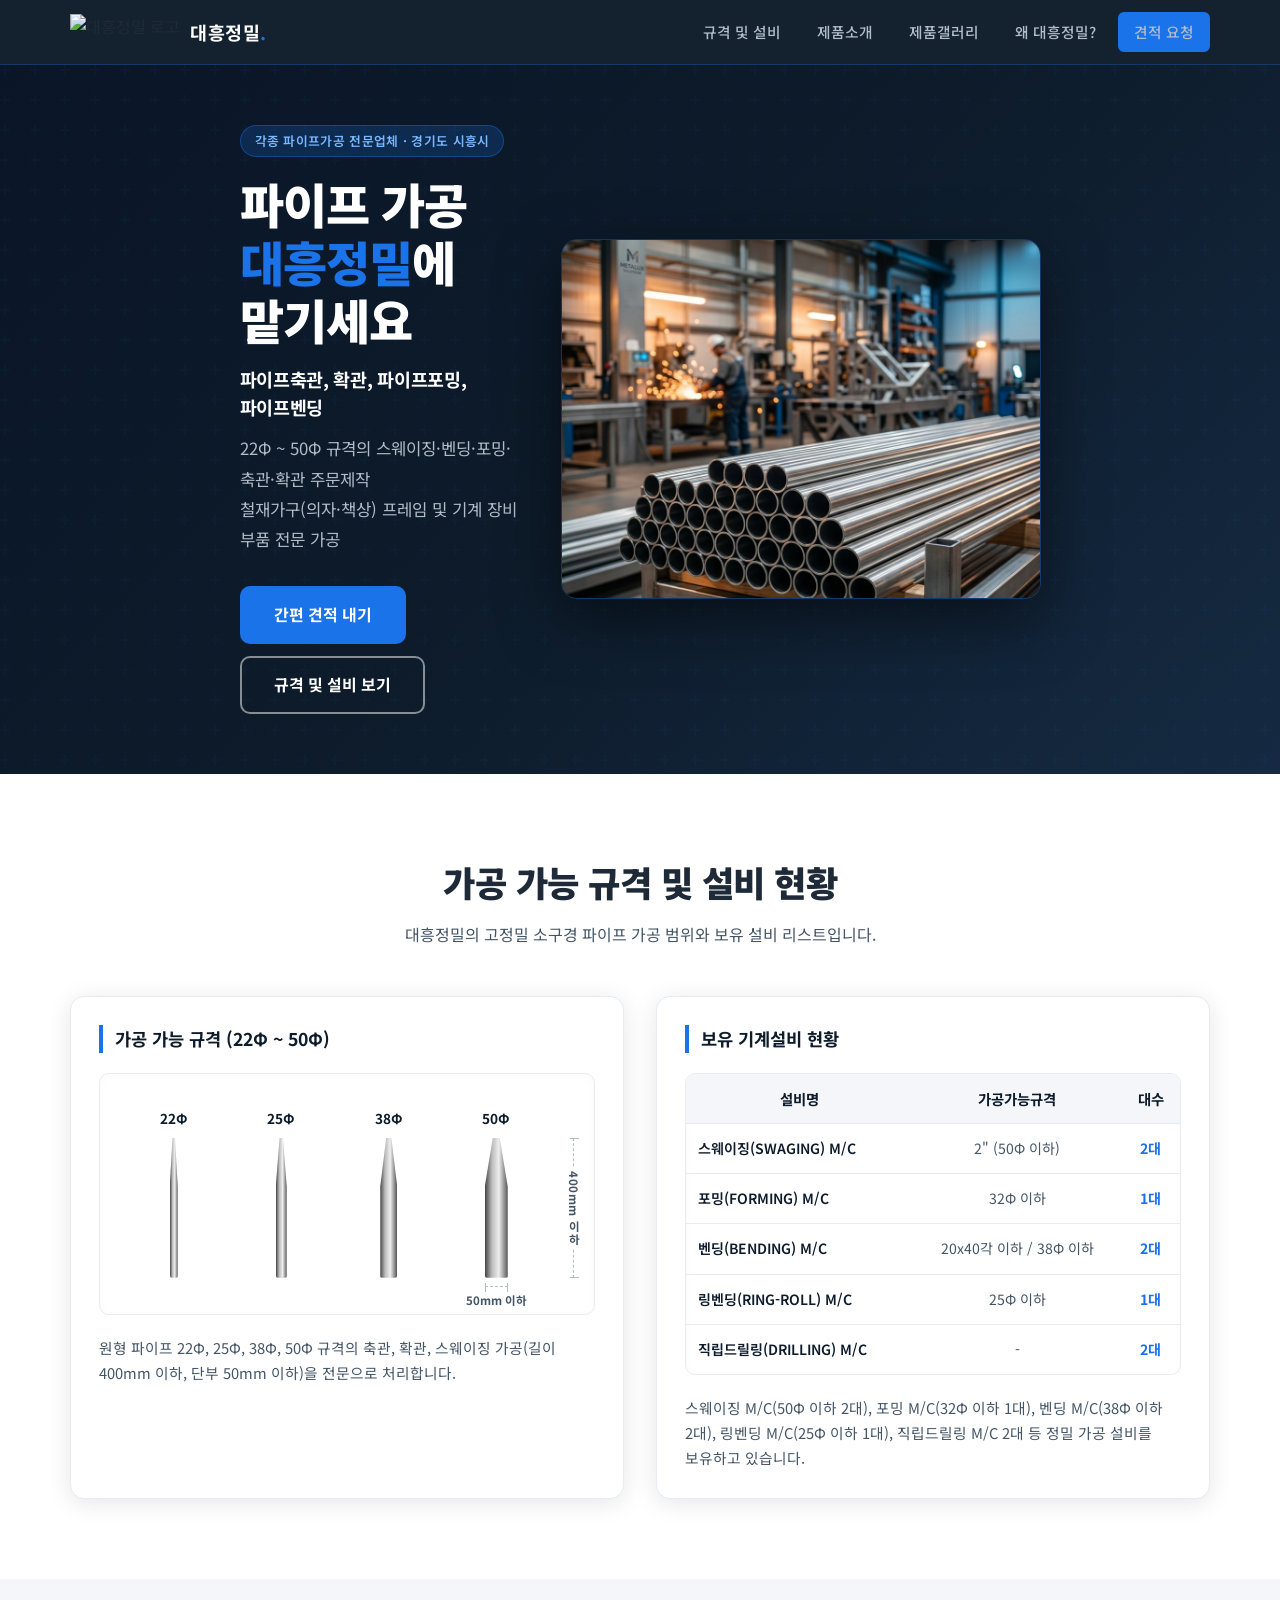
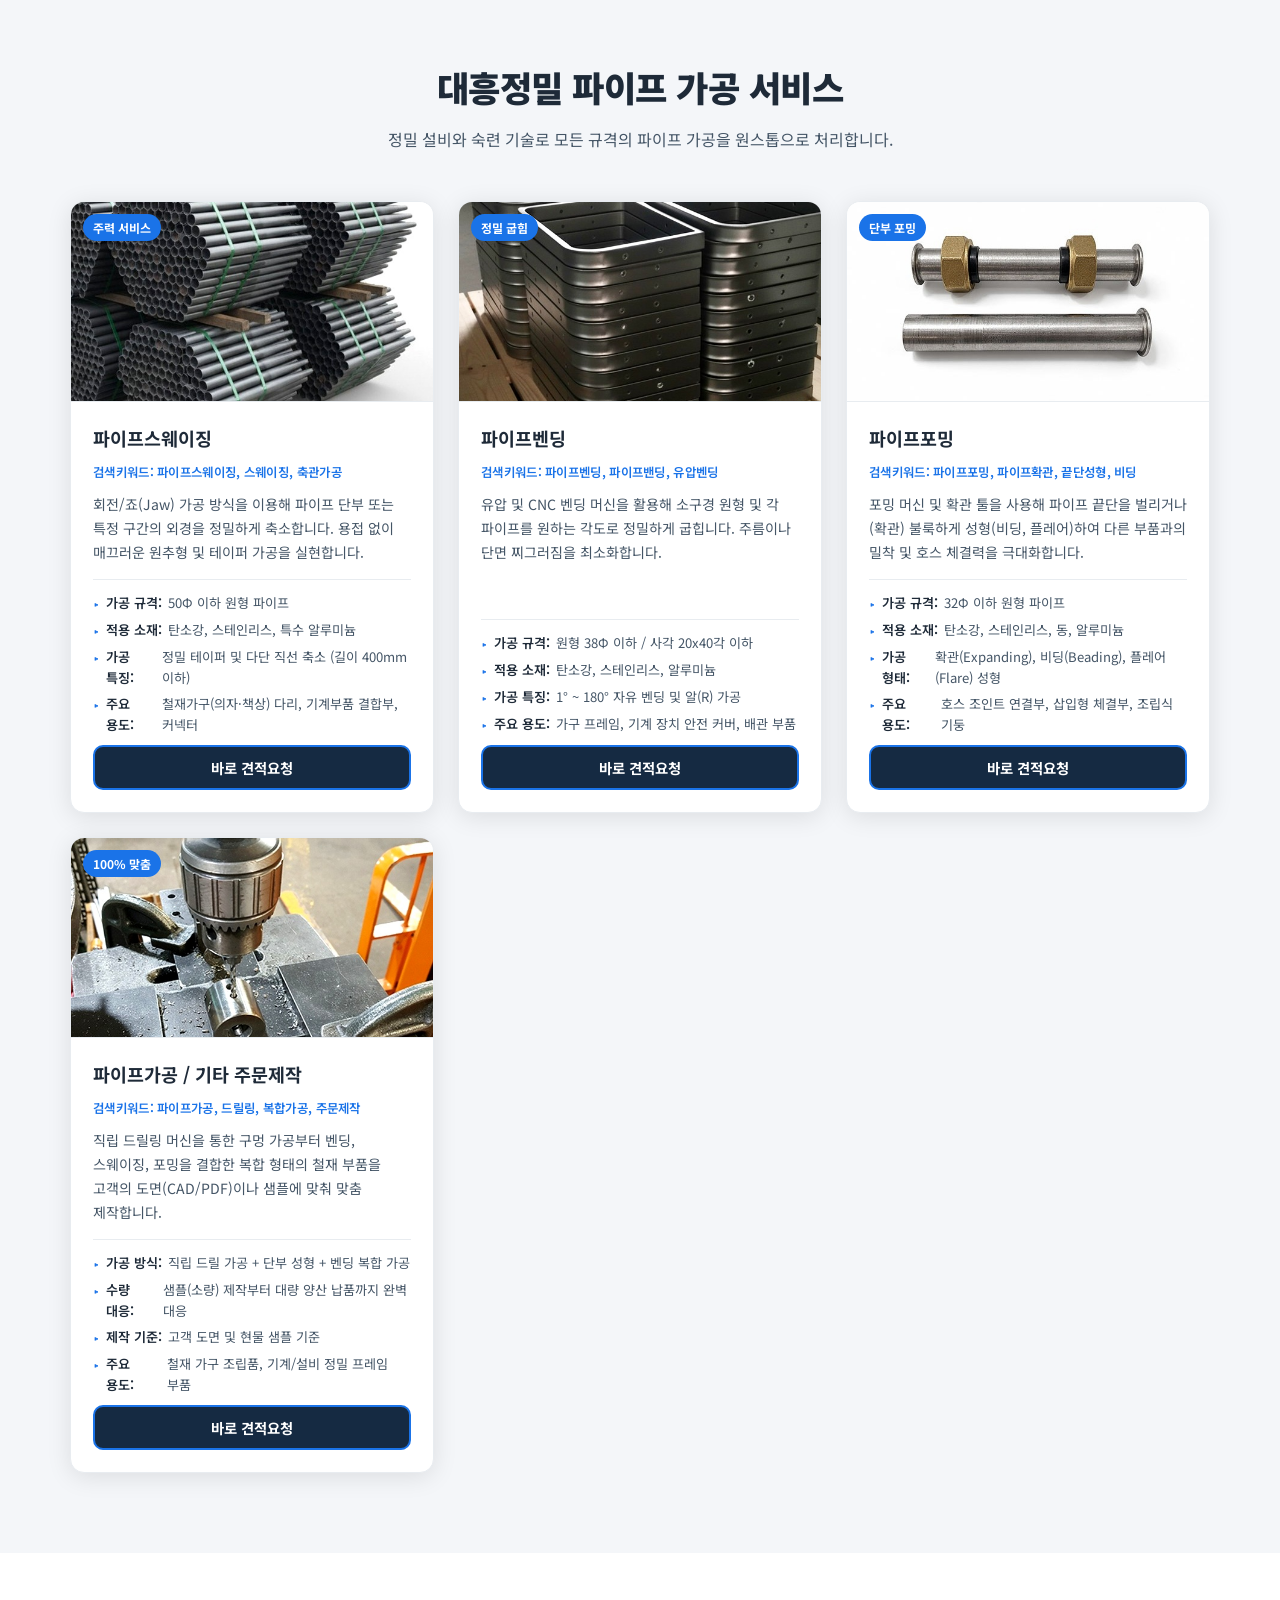
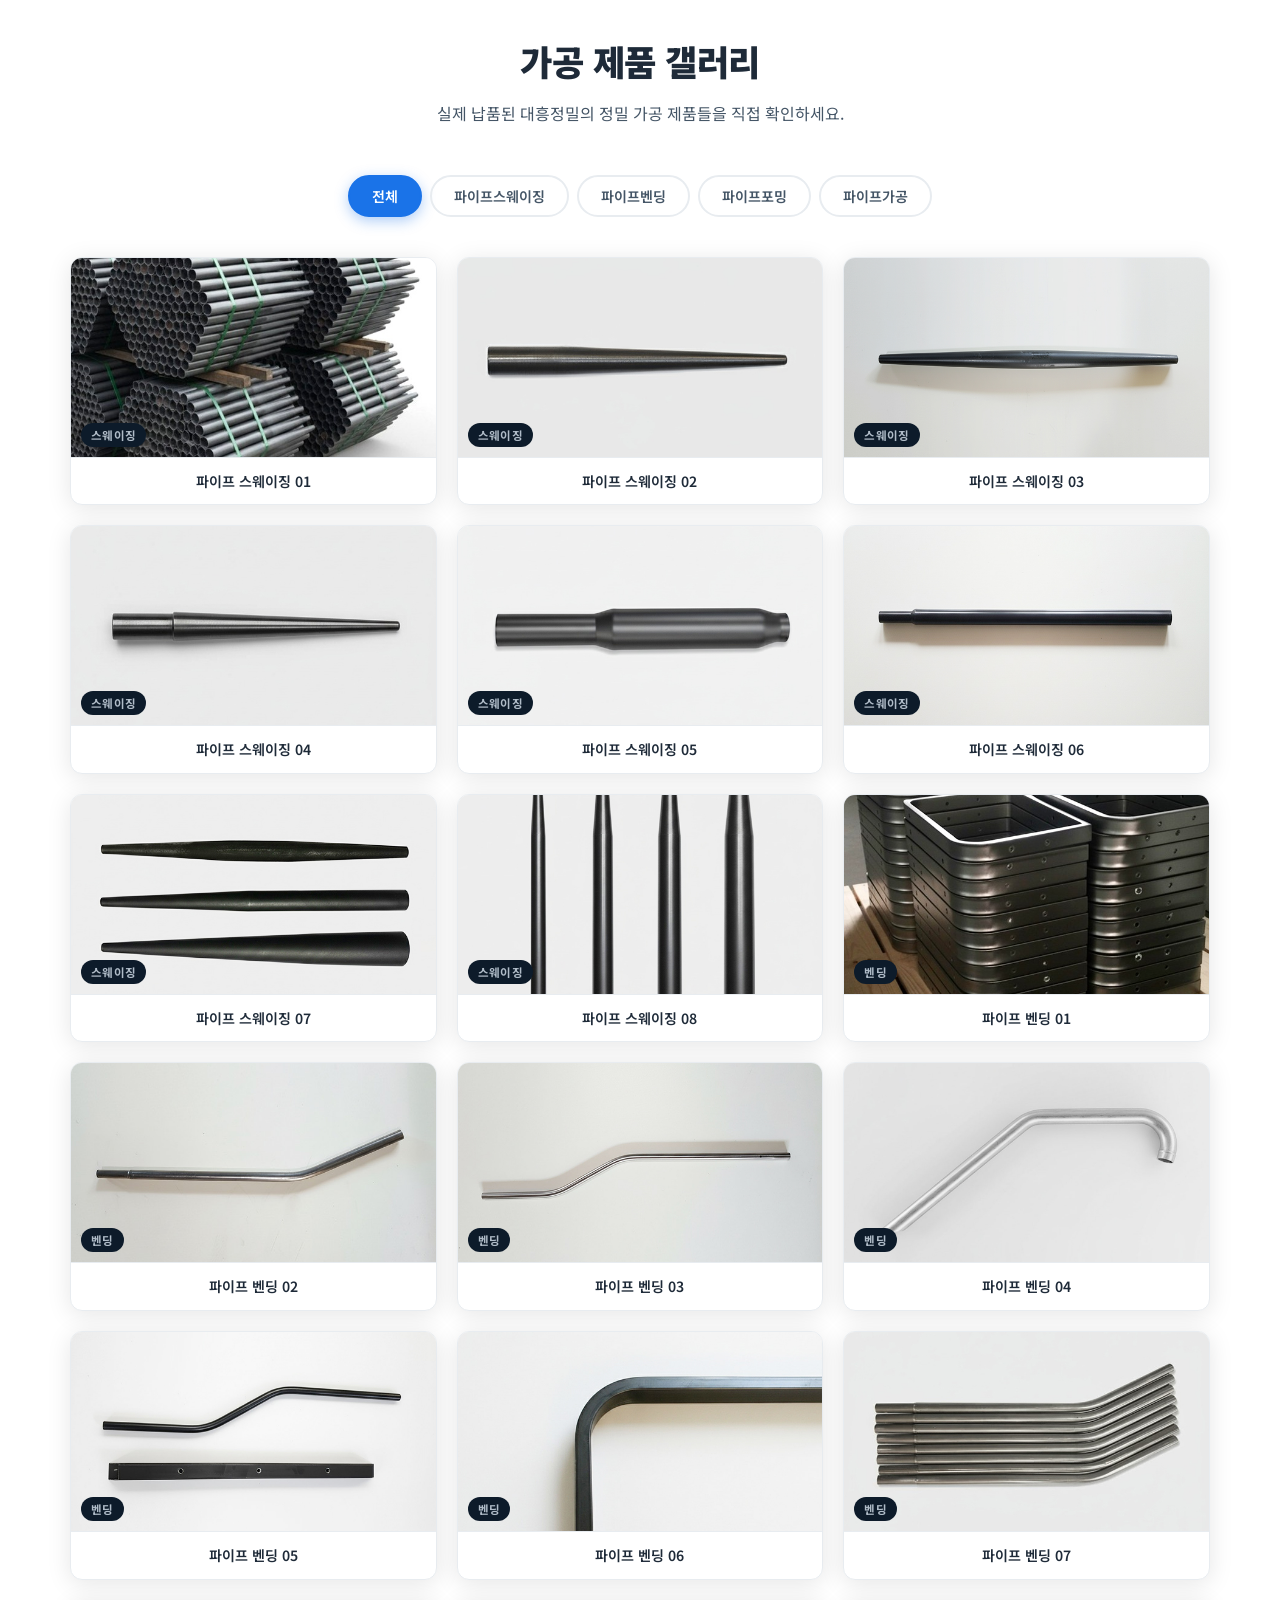
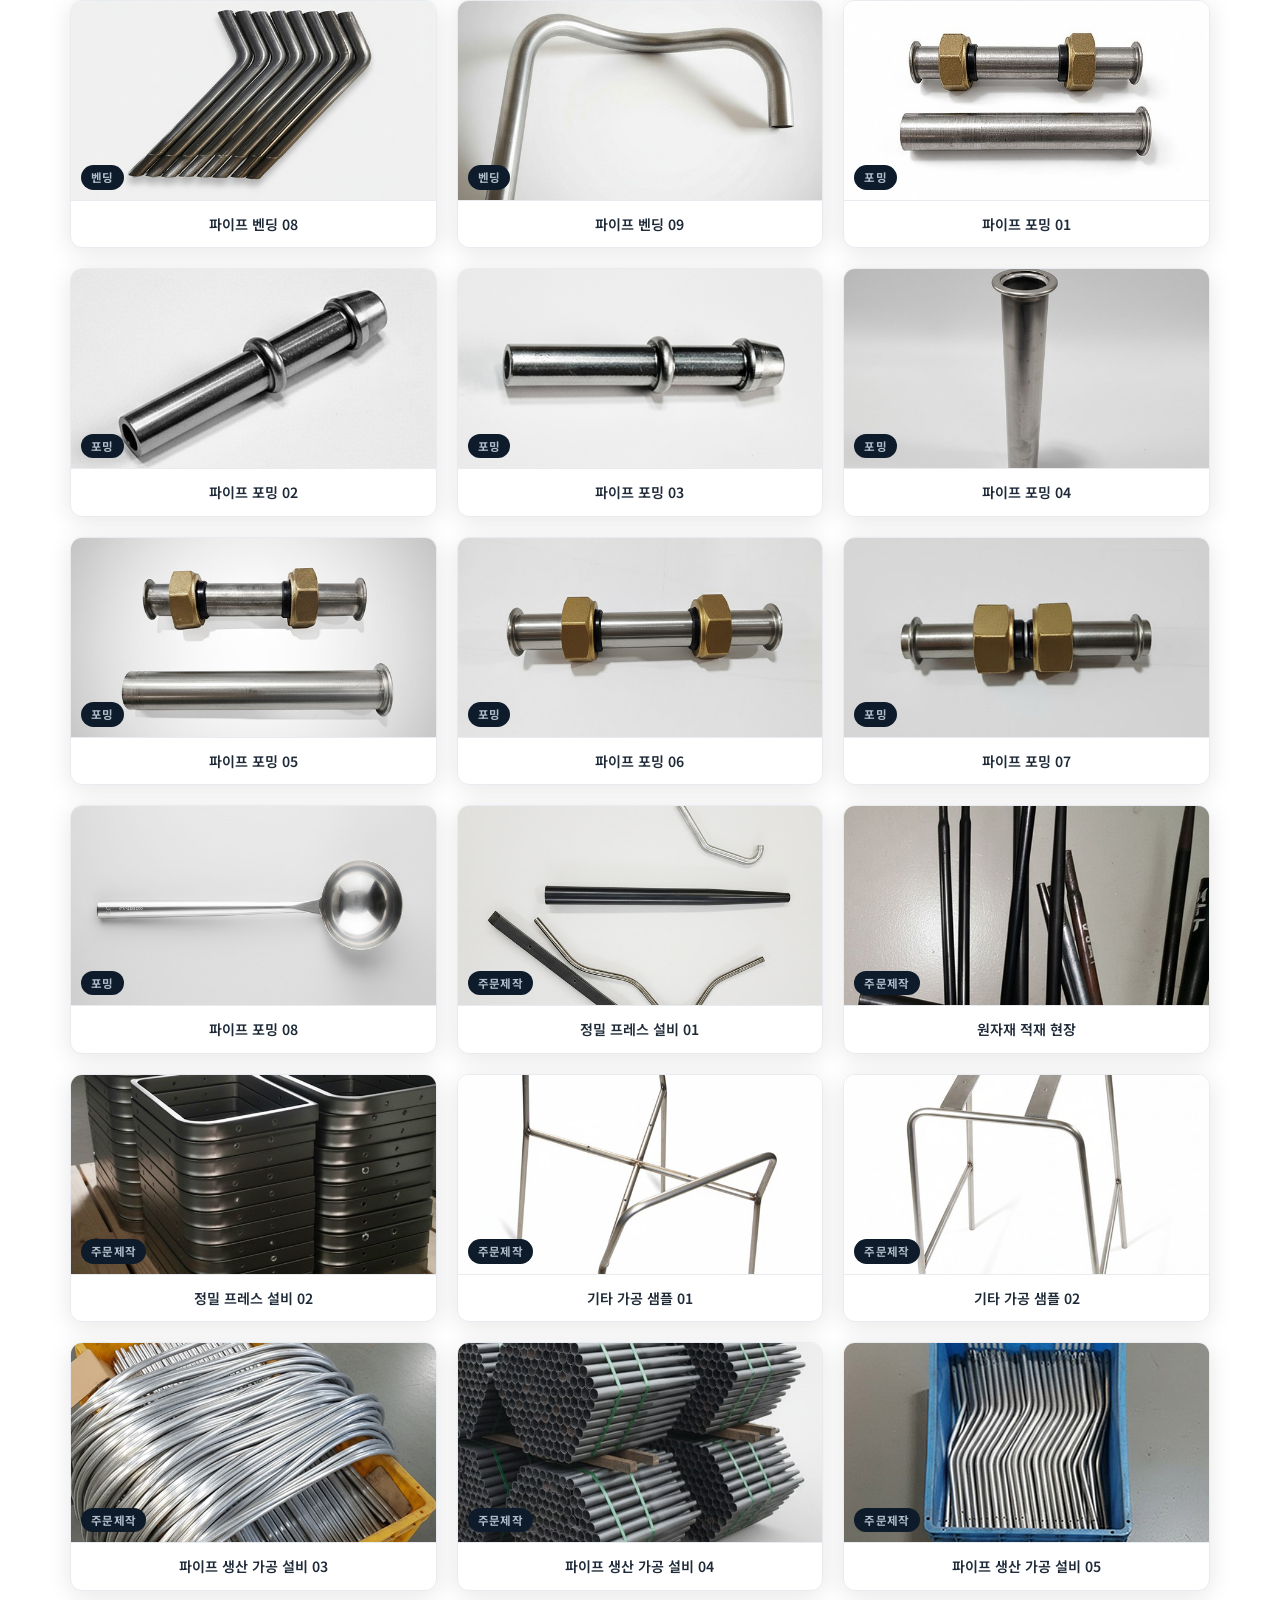
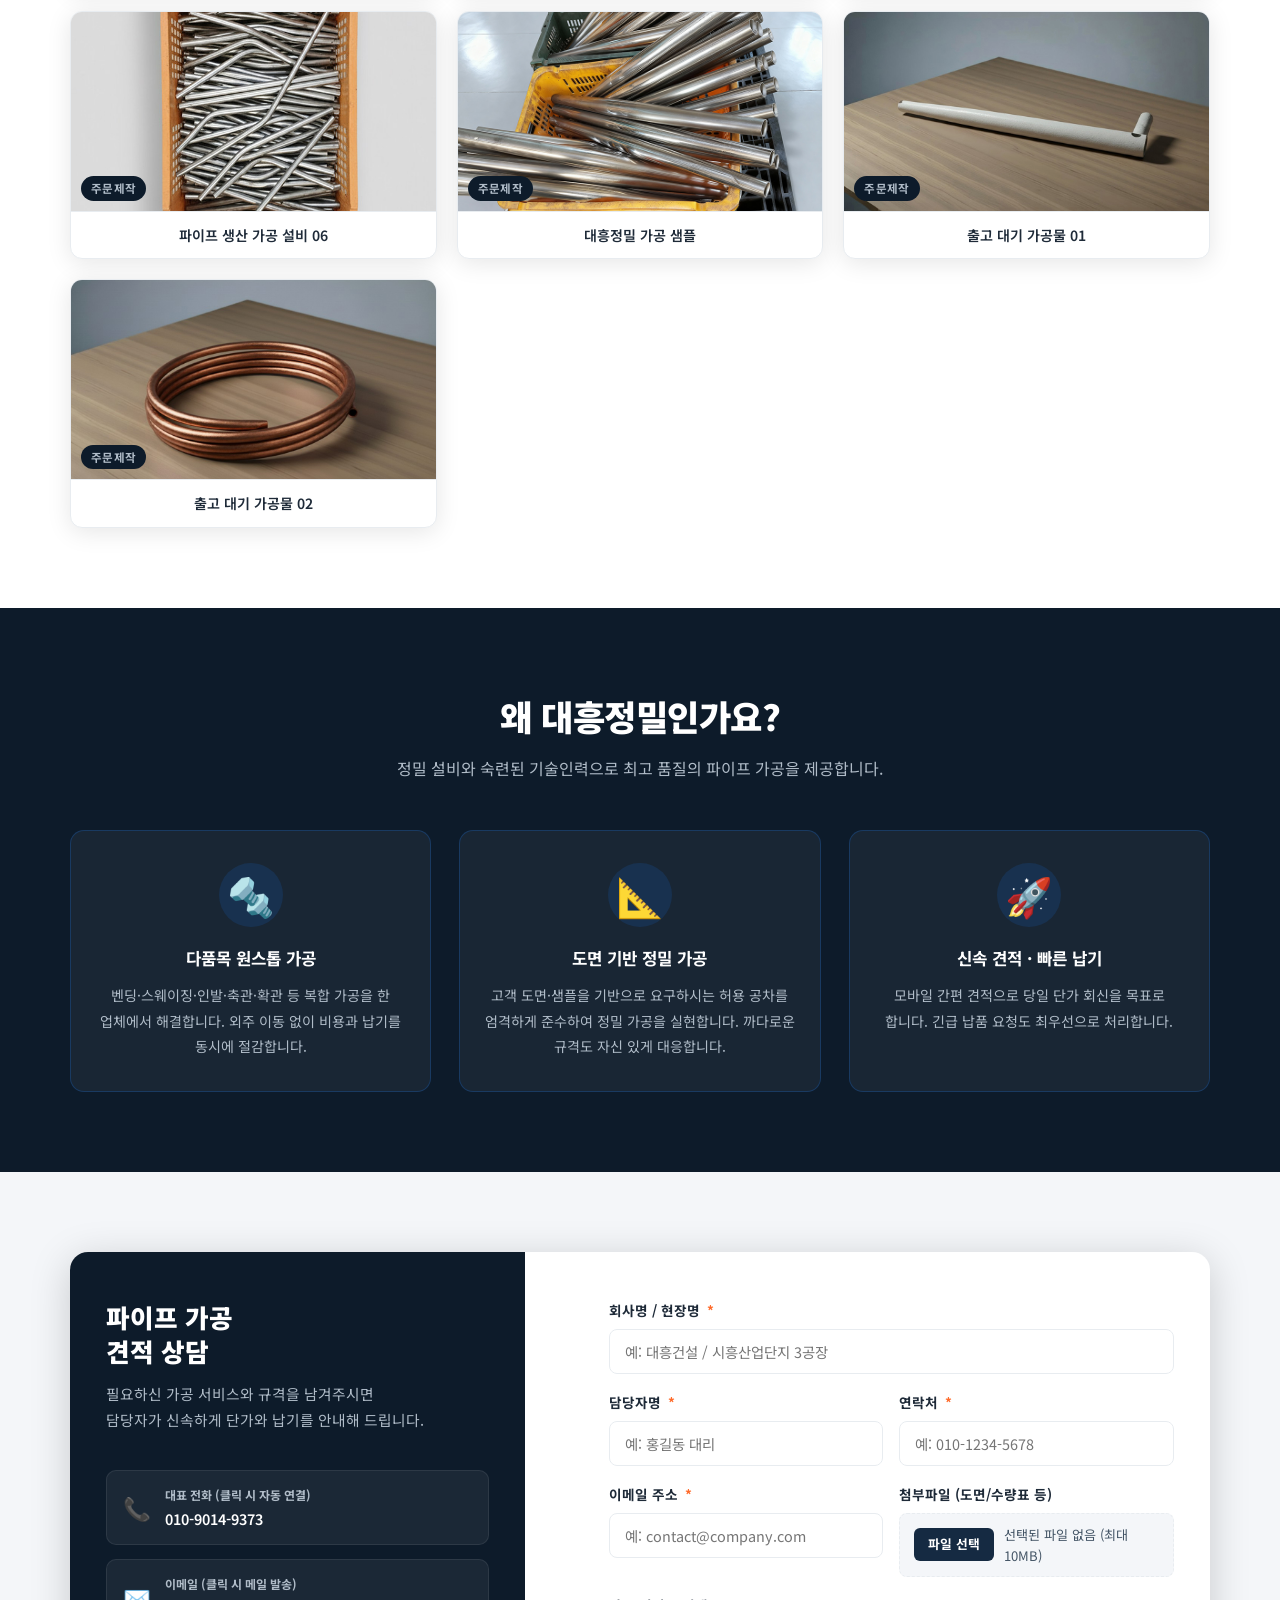
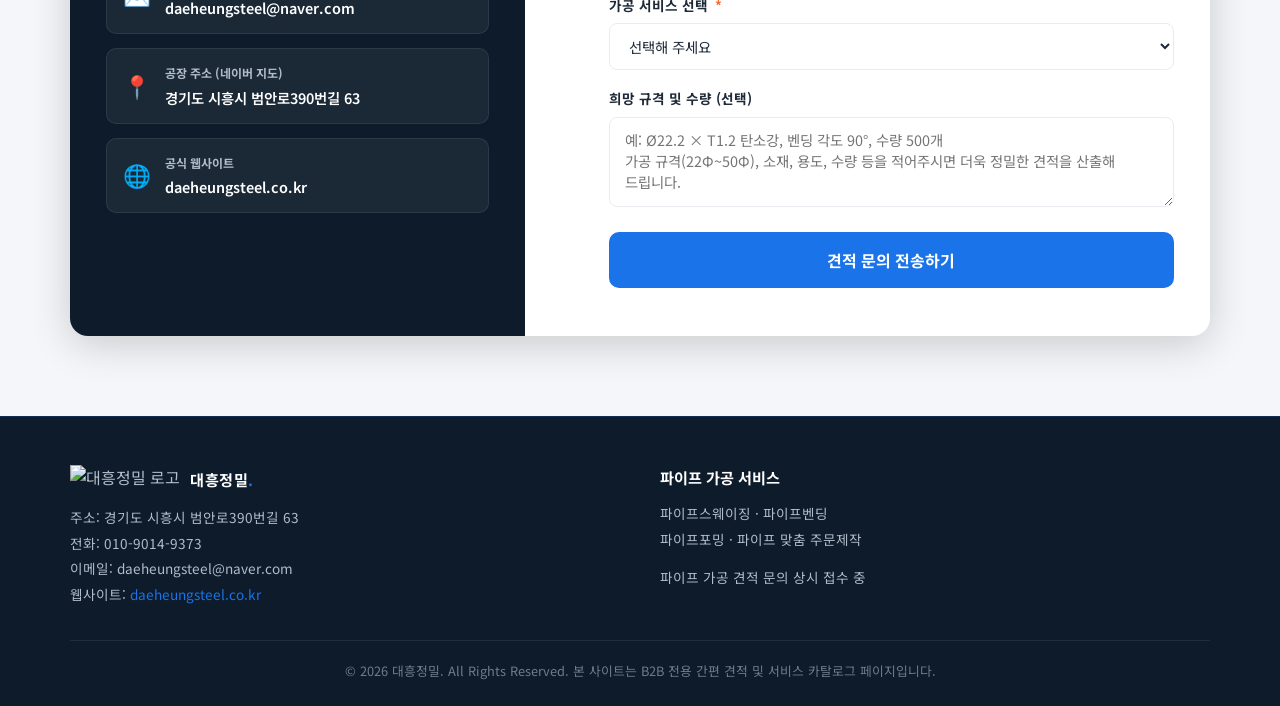
==== commit e8d07a14: "Resize PWA icon with transparent padding and update navigation menu" ====
--- a/index.html
+++ b/index.html
@@ -40,11 +40,10 @@
       <a href="#" class="logo"><img src="images/logo.png" alt="대흥정밀 로고"><span class="logo-text">대흥정밀<em>.</em></span></a>
       <nav class="nav">
         <a href="#specifications">규격 및 설비</a>
-        <a href="#services">서비스 소개</a>
+        <a href="#services">제품소개</a>
+        <a href="#gallery">제품갤러리</a>
         <a href="#why-us">왜 대흥정밀?</a>
-        <a href="#quote-form" class="btn btn-primary">
-          <span class="hide-mobile">간편 </span>견적 요청
-        </a>
+        <a href="#quote-form" class="btn btn-primary">견적 요청</a>
       </nav>
     </div>
   </header>
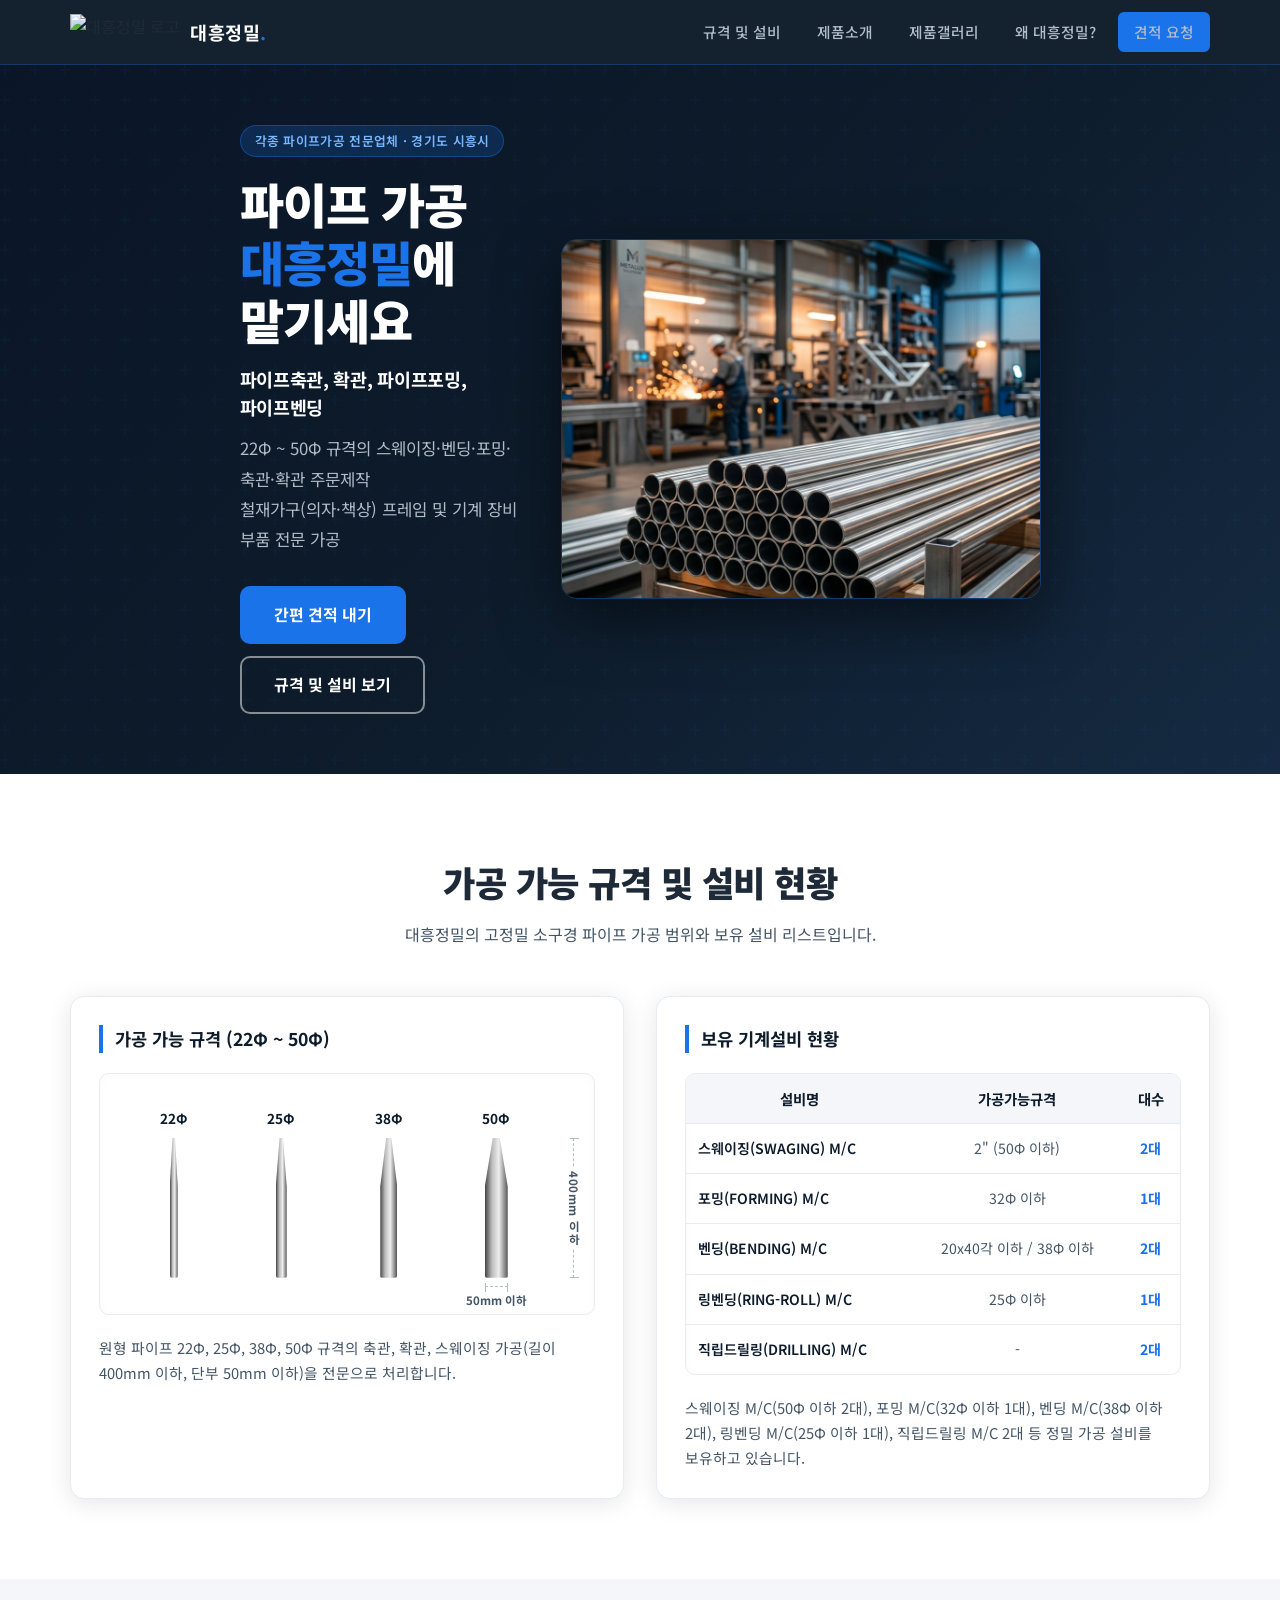
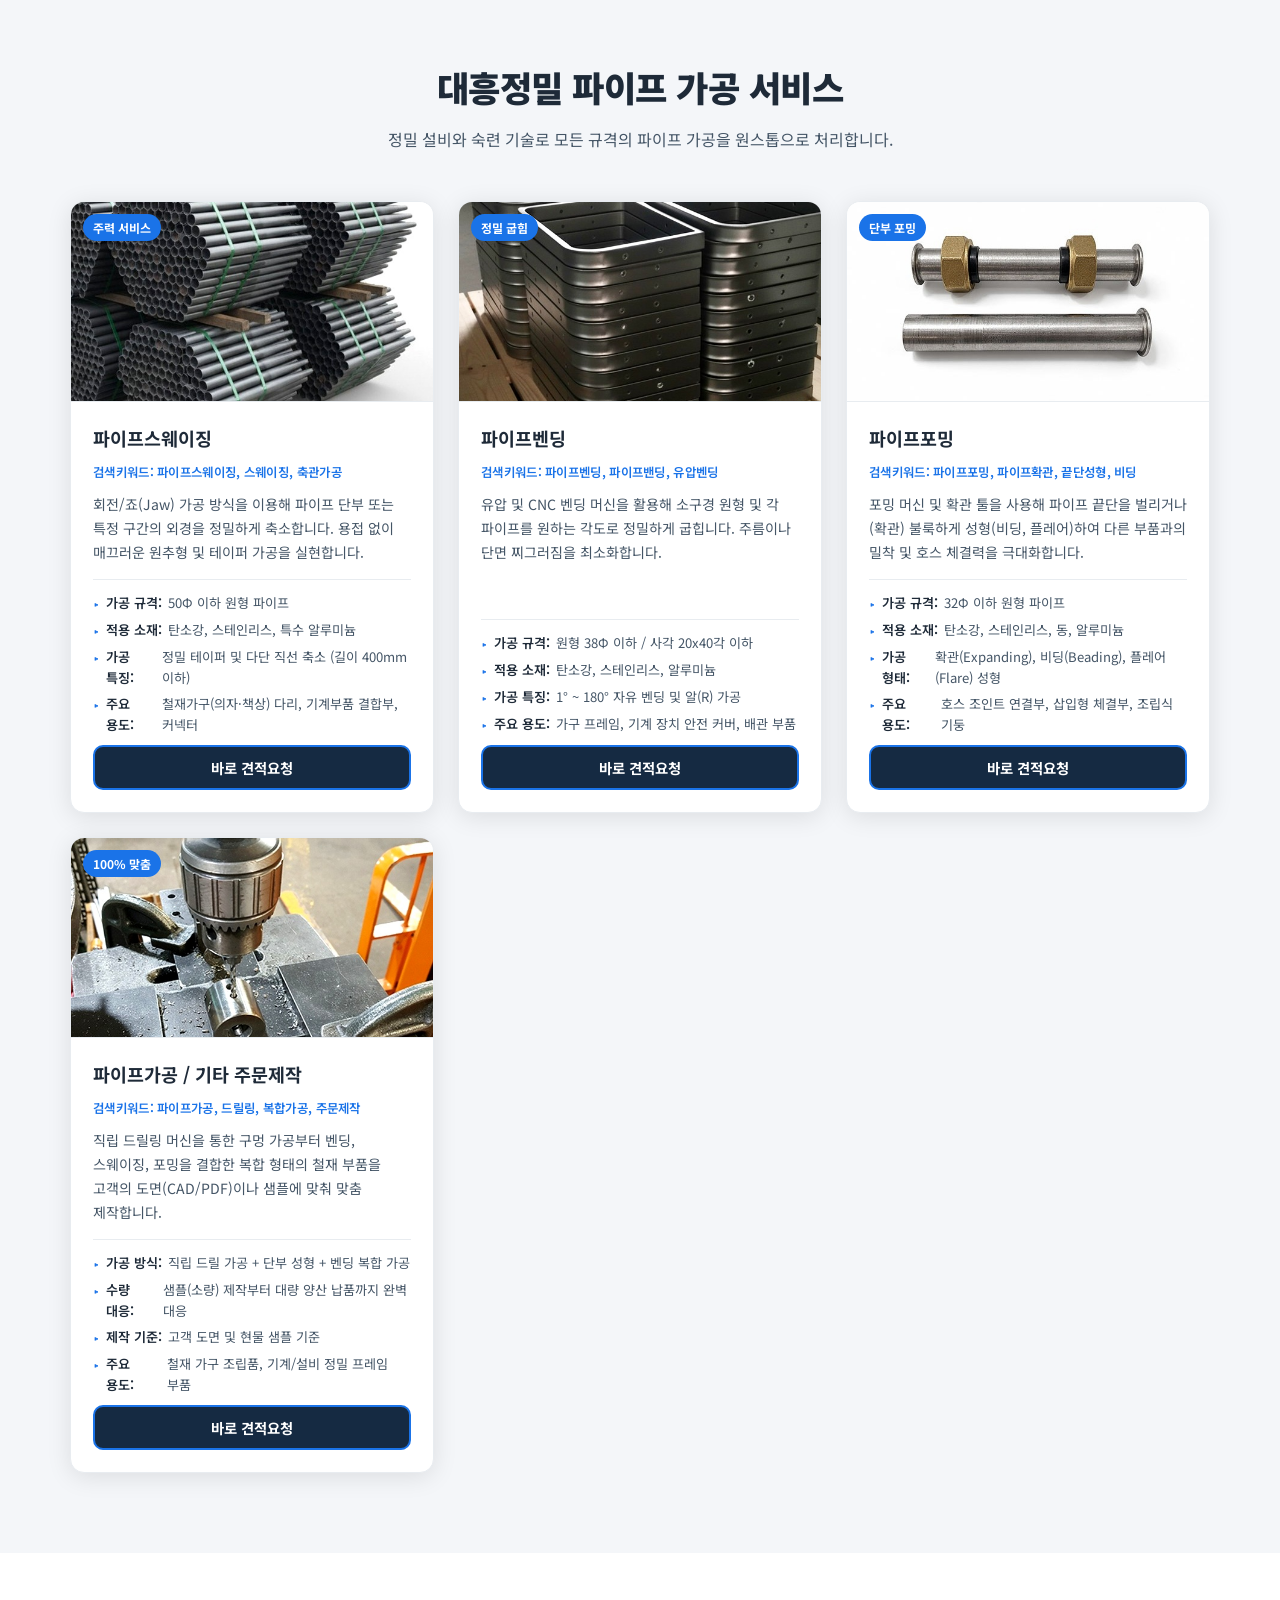
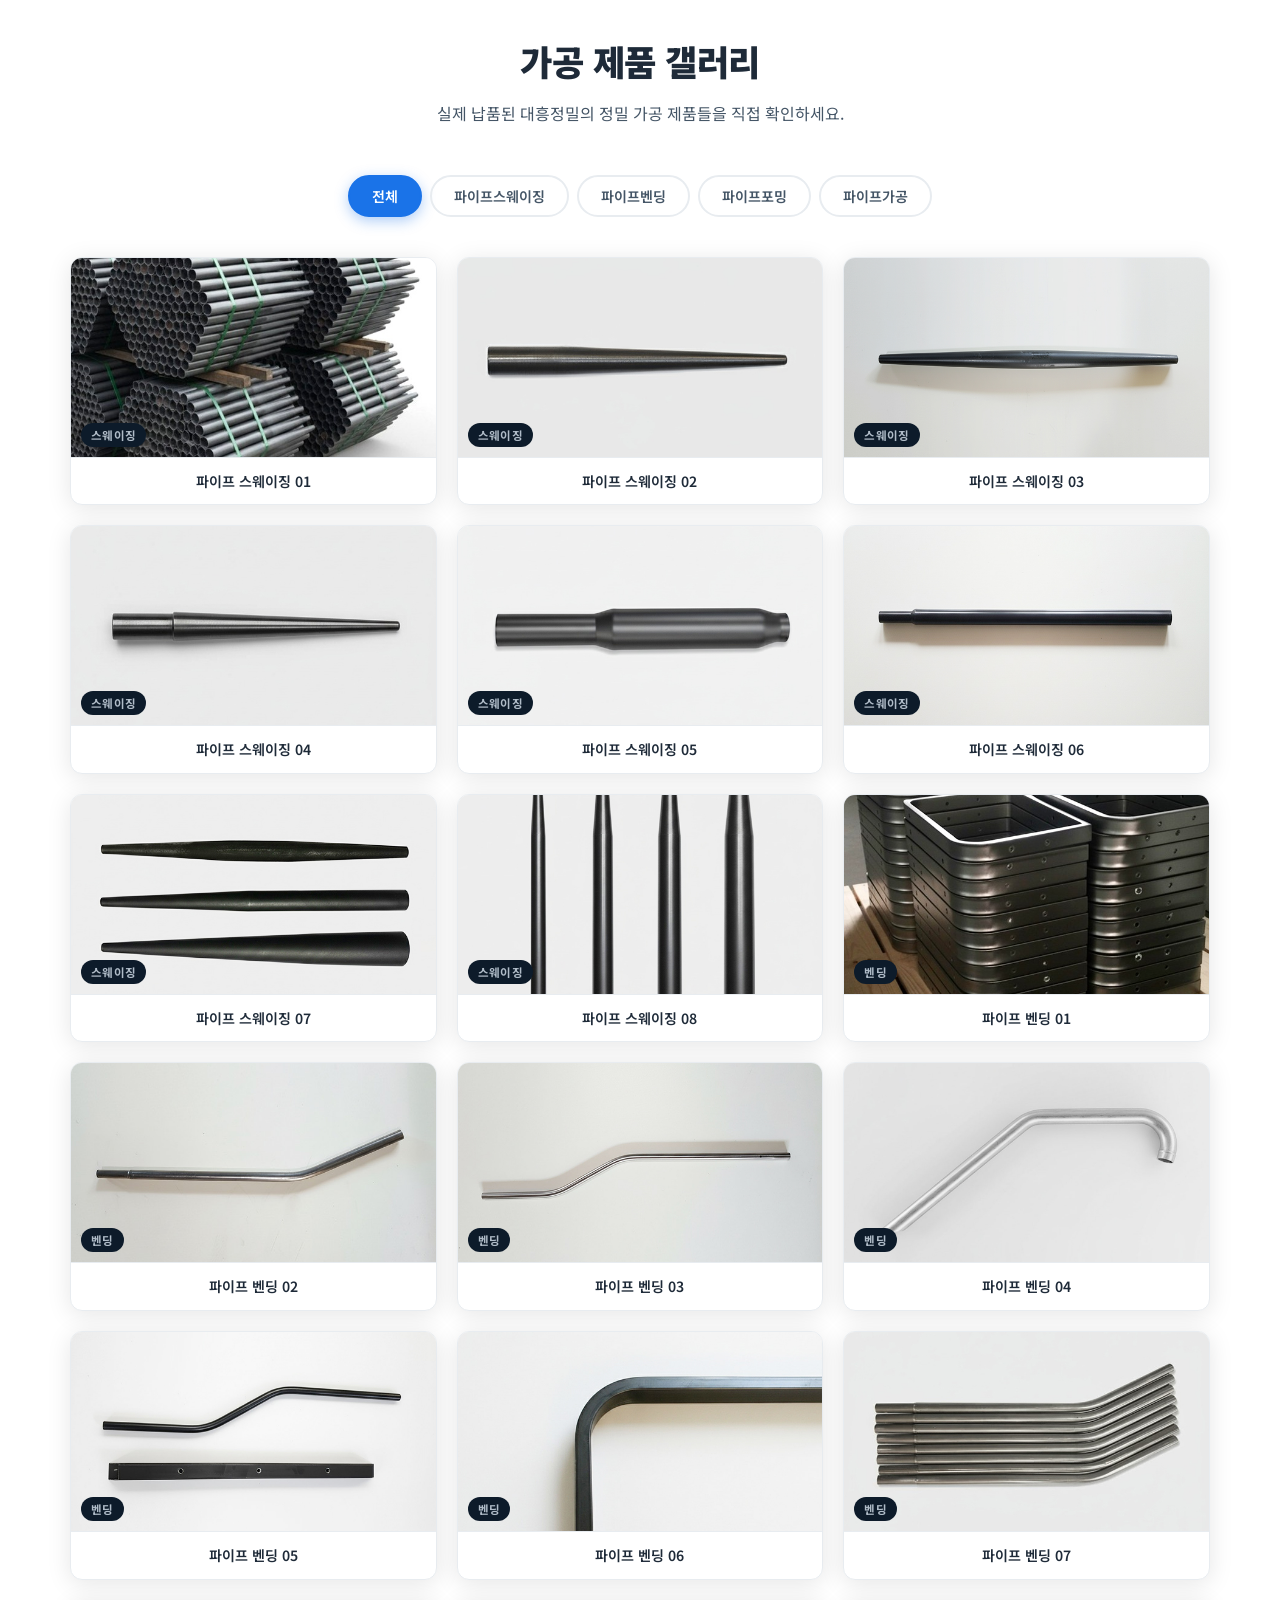
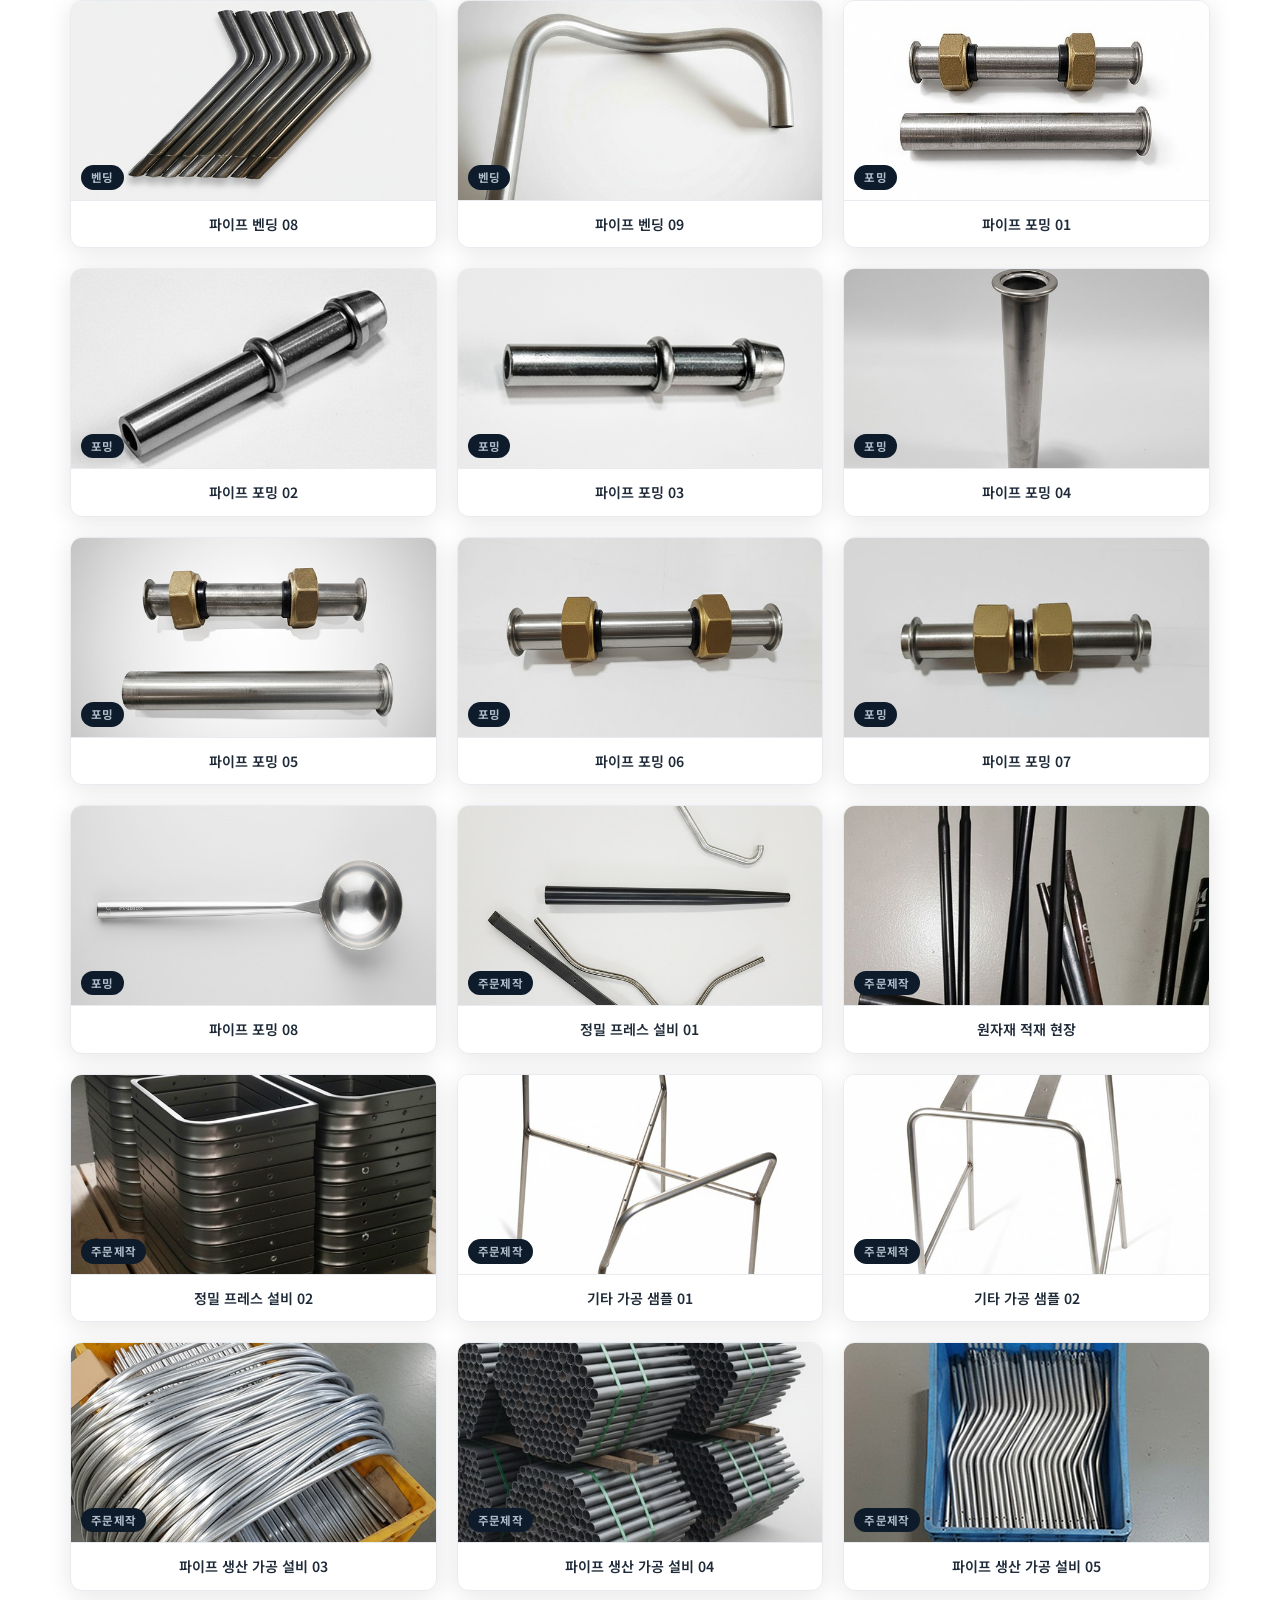
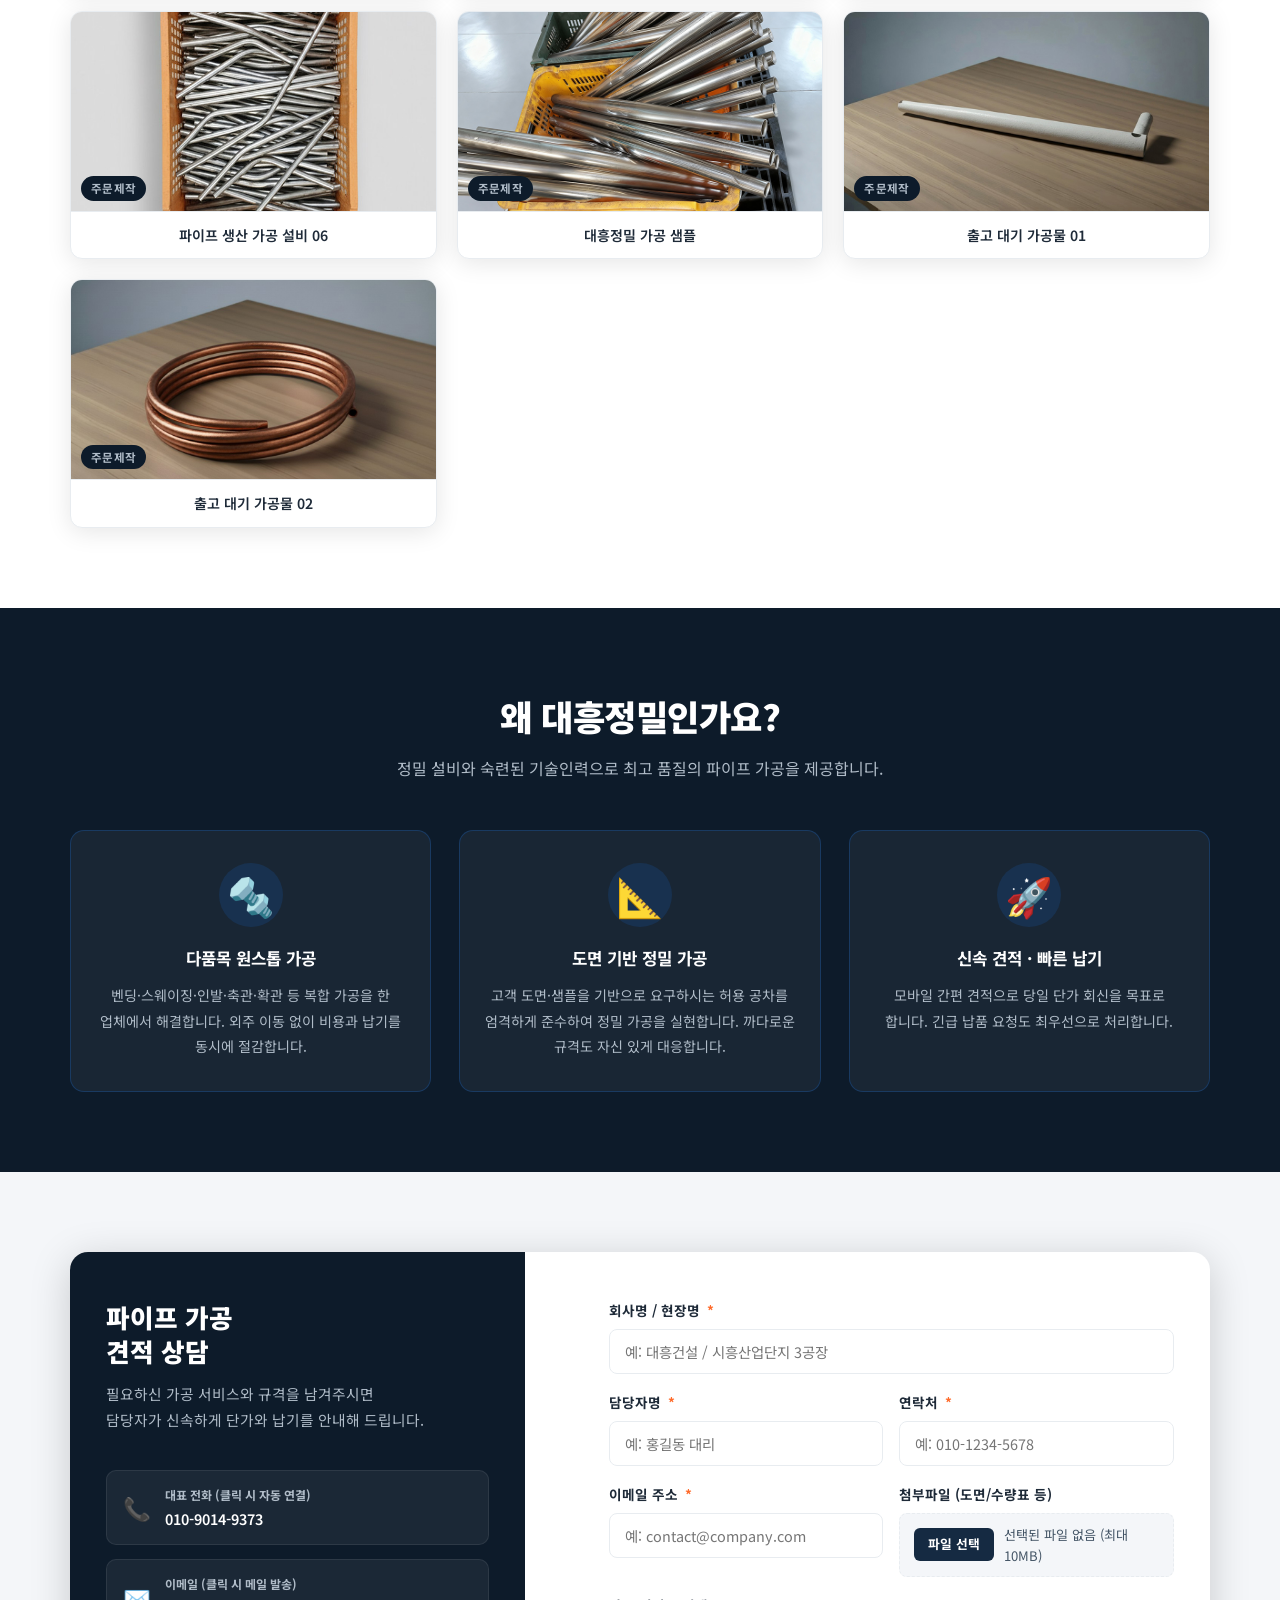
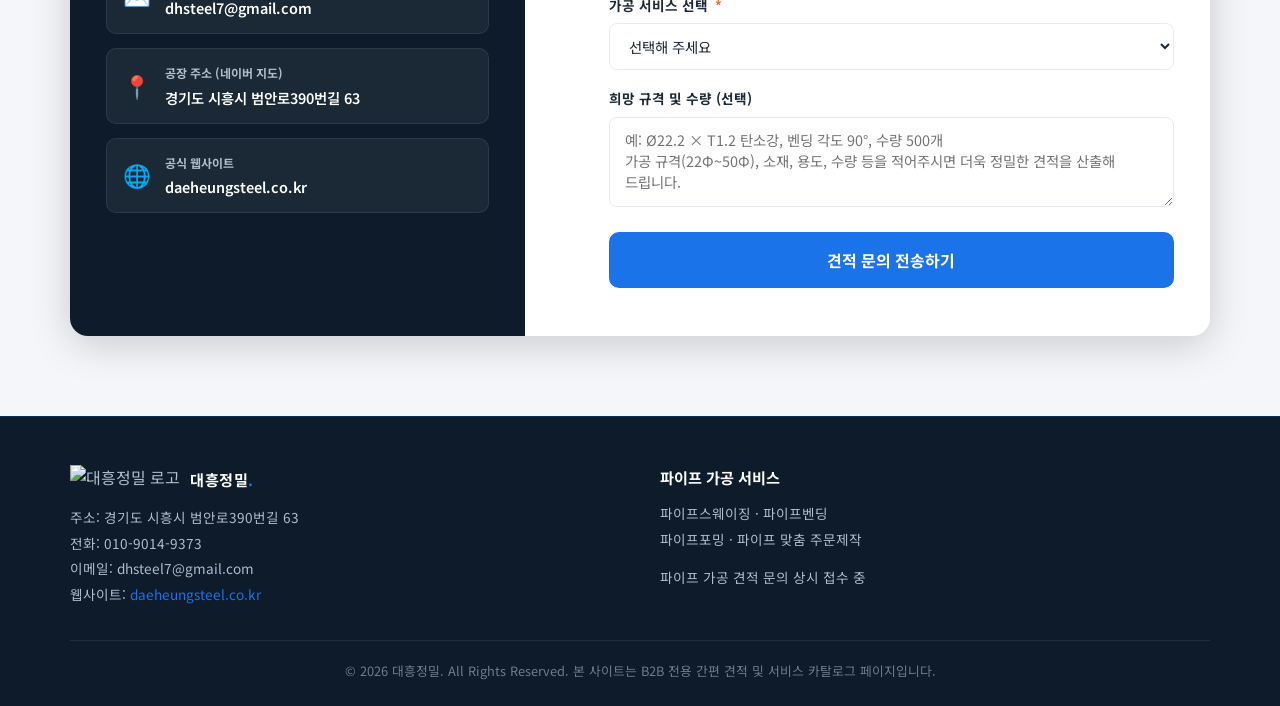
==== commit 8c5e2a5d: "Standardize B2B email infrastructure to Gmail (dhsteel7@gmail.com)" ====
--- a/index.html
+++ b/index.html
@@ -719,11 +719,11 @@
                 <p>010-9014-9373</p>
               </div>
             </a>
-            <a href="mailto:daeheungsteel@naver.com" class="detail-item">
+            <a href="mailto:dhsteel7@gmail.com" class="detail-item">
               <span>✉️</span>
               <div>
                 <h4>이메일 (클릭 시 메일 발송)</h4>
-                <p>daeheungsteel@naver.com</p>
+                <p>dhsteel7@gmail.com</p>
               </div>
             </a>
             <a href="https://map.naver.com/p/search/경기도+시흥시+범안로390번길+63" target="_blank" rel="noopener noreferrer" class="detail-item">
@@ -812,7 +812,7 @@
           <div class="footer-logo"><img src="images/logo.png" alt="대흥정밀 로고"><span class="footer-logo-text">대흥정밀<em>.</em></span></div>
           <p>주소: 경기도 시흥시 범안로390번길 63</p>
           <p>전화: 010-9014-9373</p>
-          <p>이메일: daeheungsteel@naver.com</p>
+          <p>이메일: dhsteel7@gmail.com</p>
           <p>웹사이트: <a href="http://daeheungsteel.co.kr/" target="_blank" style="color:var(--steel)">daeheungsteel.co.kr</a></p>
         </div>
         <div class="footer-links">
@@ -823,7 +823,7 @@
         </div>
       </div>
       <div class="footer-bottom">
-        <p>&copy; 2026 대흥정밀. All Rights Reserved. 본 사이트는 B2B 전용 간편 견적 및 서비스 카탈로그 페이지입니다.</p>
+        <p><a href="dashboard.html" style="color: inherit; text-decoration: none; cursor: default;">&copy;</a> 2026 대흥정밀. All Rights Reserved. 본 사이트는 B2B 전용 간편 견적 및 서비스 카탈로그 페이지입니다.</p>
       </div>
     </div>
   </footer>
--- a/styles.css
+++ b/styles.css
@@ -930,7 +930,32 @@
   .services-grid { grid-template-columns: 1fr; }
   .form-row { grid-template-columns: 1fr; }
   .hero-content h1 { font-size: 1.8rem; }
-  .nav a:not(.btn) { display: none; }
+  
+  /* 모바일 로고 및 네비게이션 최적화 (겹침 원천 방지) */
+  .logo {
+    gap: 6px;
+  }
+  .logo img {
+    height: 24px;
+  }
+  .logo-text {
+    font-size: 0.85rem;
+  }
+  .nav { gap: 4px; }
+  .nav a[href="#specifications"],
+  .nav a[href="#why-us"] {
+    display: none !important;
+  }
+  .nav a:not(.btn) {
+    display: inline-block;
+    font-size: 11px;
+    white-space: nowrap;
+    padding: 4px 4px;
+  }
+  .nav .btn {
+    padding: 6px 10px;
+    font-size: 11px;
+  }
   .quote-info-side, .quote-form-side { padding: 28px 20px; }
   /* 갤러리 2열 */
   .gallery-grid {
